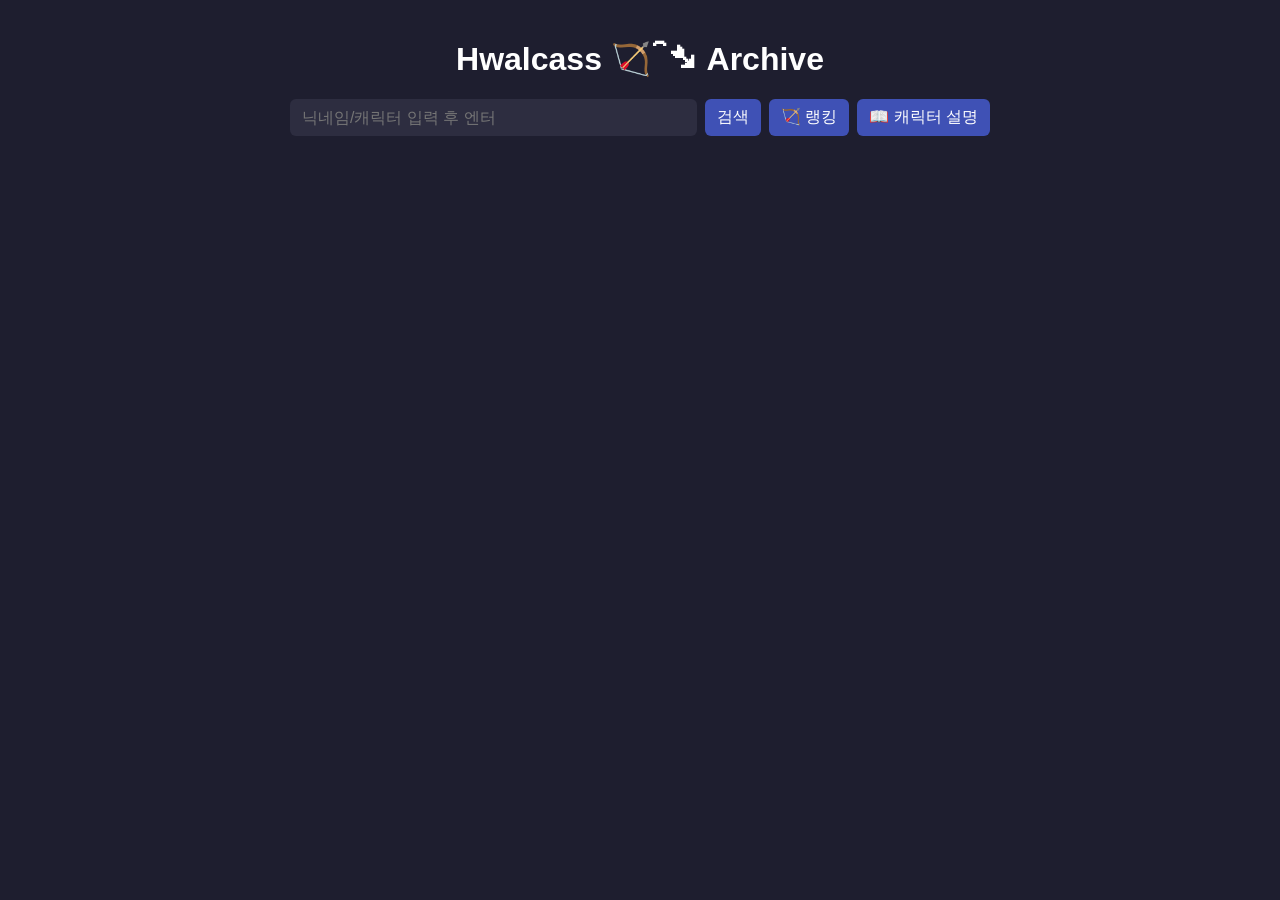
==== index.html @ 6e512a43 "Update index.html" ====
<!DOCTYPE html>
<html lang="ko">
<head>
  <meta charset="UTF-8">
  <title>활카이브</title>
  <link rel="stylesheet" href="style.css">
</head>
<body>
  <h1>Hwalcass 🏹⁀➴ Archive</h1>

  <div class="search-box">
    <input type="text" id="searchInput" placeholder="닉네임/캐릭터 입력 후 엔터">
    <button id="searchBtn">검색</button>
    <button id="rankingBtn">🏹 랭킹</button>
    <button id="charBtn">📖 캐릭터 설명</button>
  </div>

  <div id="result"></div>

  <!-- 캐릭터 설명 모달 -->
  <div id="charModal" class="modal">
    <div class="modal-content">
      <span class="close">&times;</span>
      <div id="charDetail"></div>
    </div>
  </div>

  <script src="script.js"></script>
</body>
</html>
---- style.css ----
body {
  max-width: 700px;
  margin: 40px auto;
  padding: 0 20px;
  font-family: 'Segoe UI', sans-serif;
  background-color: #1e1e2f;
  color: #eee;
}


h1 {
  color: #fff;
  text-align: center;
}

h2, h3 {
  color: #fff;
}

.search-box {
  display: flex;
  gap: 8px;
  margin-bottom: 16px;
}

input, button {
  font-size: 16px;
  border: none;
  border-radius: 6px;
  padding: 8px 12px;
}

input {
  flex: 1;
  background-color: #2d2d40;
  color: #eee;
}

button {
  background-color: #3f51b5;
  color: white;
  cursor: pointer;
}

button:hover {
  background-color: #5c6bc0;
}

#result {
  margin-top: 20px;
}

.result-card {
  background-color: #2e2e3e;
  border-radius: 10px;
  padding: 16px;
  margin-bottom: 12px;
  box-shadow: 0 2px 5px rgba(0,0,0,0.3);
}

.result-card p {
  margin: 4px 0;
}

.win {
  color: #66FF66;
  font-weight: bold;
}

.lose {
  color: #FF4444;
  font-weight: bold;
}

.tier {
  font-weight: bold;
}

table {
  width: 100%;
  border-collapse: collapse;
  margin-top: 16px;
  background-color: #2e2e3e;
  color: #eee;
}

th {
  background: #3a3a5a;
  color: #fff;
}

td, th {
  padding: 8px;
  text-align: center;
  border: 1px solid #555;
}

/* 캐릭터 목록 버튼을 보기 좋게 */
.char-grid {
  display: grid;
  grid-template-columns: repeat(auto-fill, minmax(100px, 1fr));
  gap: 10px;
  margin-top: 10px;
}

.char-grid button {
  background-color: #444;
  border-radius: 8px;
  padding: 10px;
}

.char-grid button:hover {
  background-color: #666;
}

/* 모달 */
.modal {
  display: none;
  position: fixed;
  z-index: 100;
  left: 0; top: 0;
  width: 100%; height: 100%;
  background-color: rgba(0,0,0,0.7);
}

.modal-content {
  background-color: #2e2e3e;
  margin: 5% auto;
  padding: 20px;
  border-radius: 10px;
  width: 80%;
  max-width: 600px;
  max-height: 80vh;  /* 화면 높이 제한 */
  overflow-y: auto;  /* 스크롤 가능 */
}

.close {
  float: right;
  font-size: 28px;
  font-weight: bold;
  cursor: pointer;
}
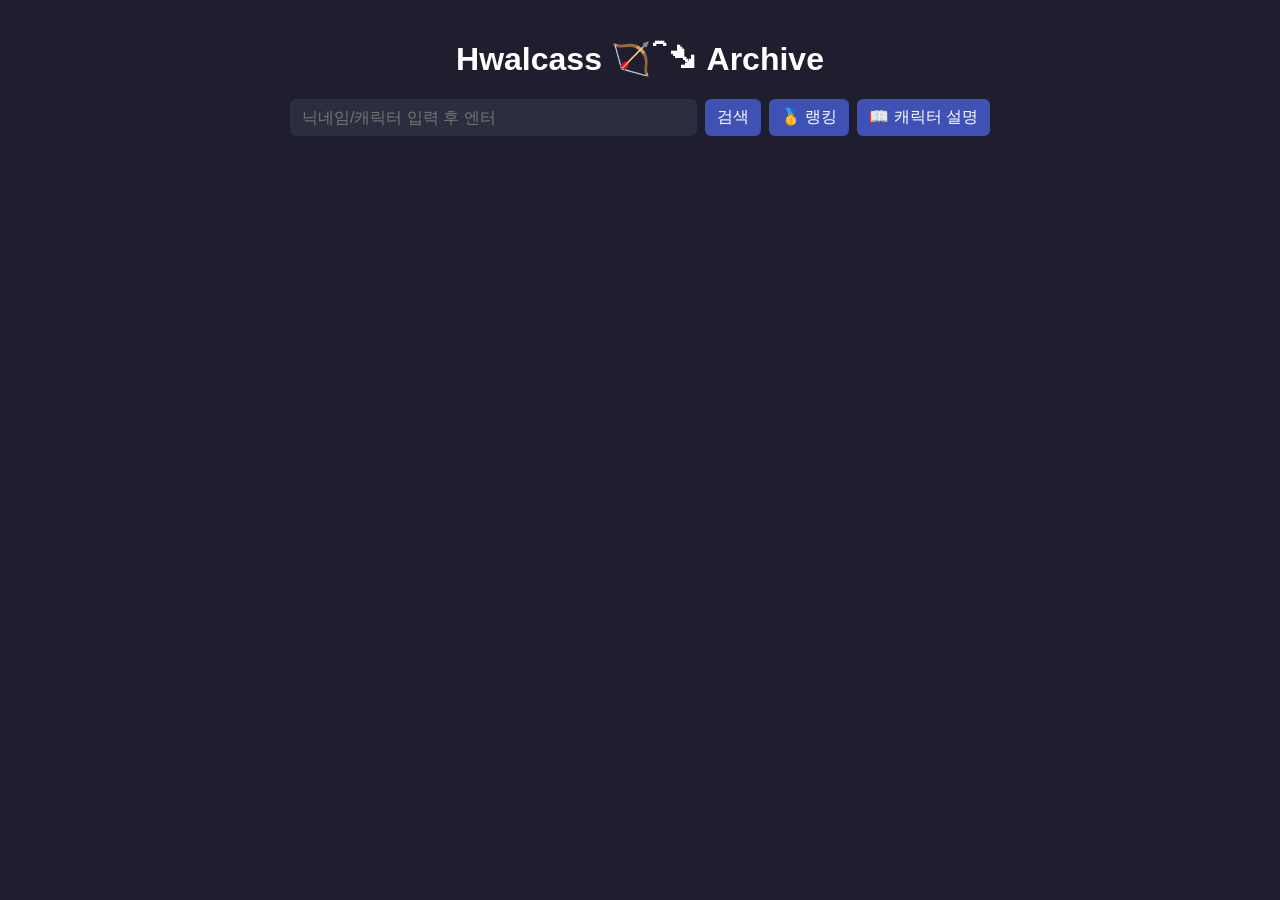
==== commit 9066db0a: "Update index.html" ====
--- a/index.html
+++ b/index.html
@@ -11,7 +11,7 @@
   <div class="search-box">
     <input type="text" id="searchInput" placeholder="닉네임/캐릭터 입력 후 엔터">
     <button id="searchBtn">검색</button>
-    <button id="rankingBtn">🏹 랭킹</button>
+    <button id="rankingBtn">🥇 랭킹</button>
     <button id="charBtn">📖 캐릭터 설명</button>
   </div>
 
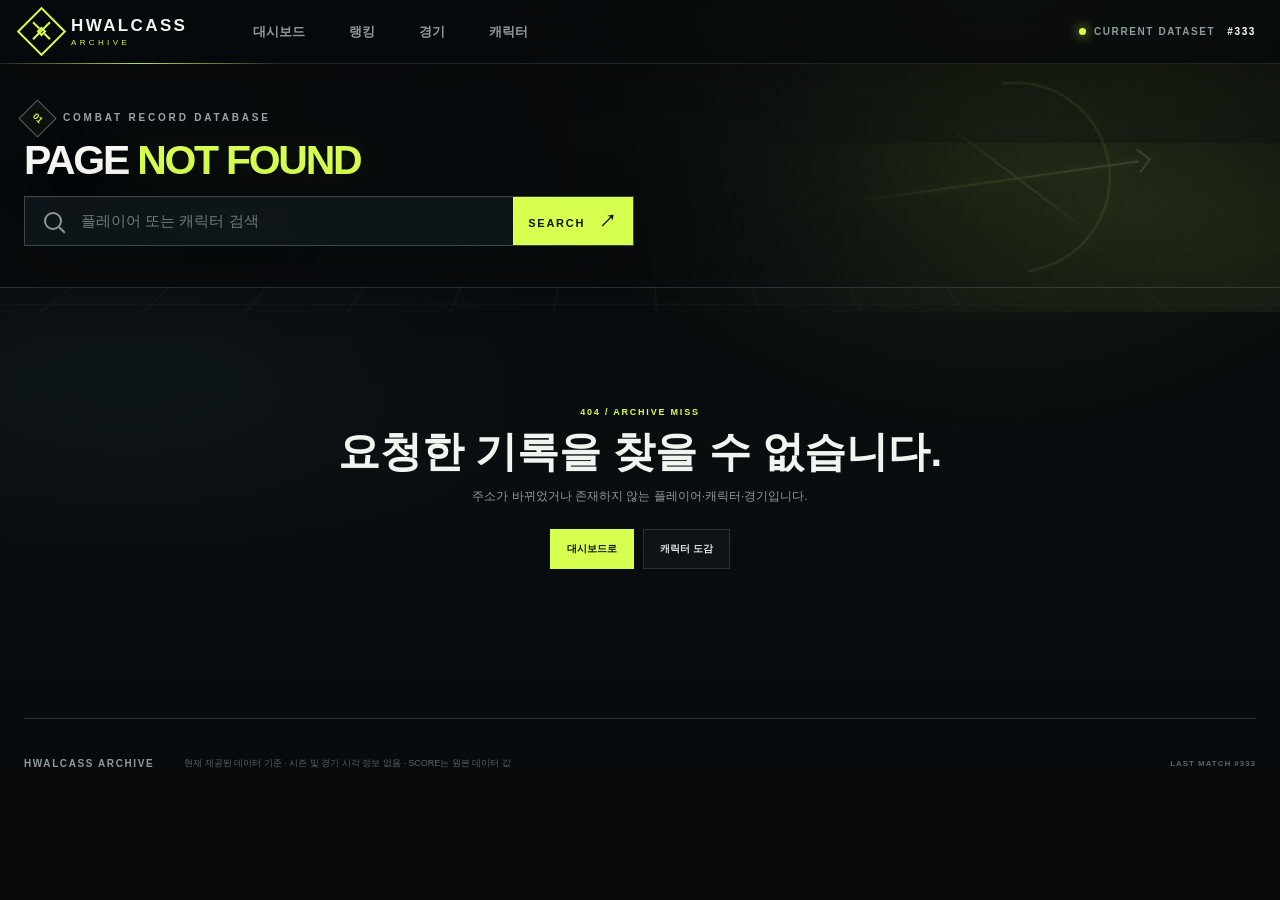
==== commit 8eb52b11: "배포처 경로 수정 (Netlify 루트) 앞선 커밋에서 GitHub Pages 서브경로로 잘못 짚어 basePath를 /minecraft-stats 로 잡는 바람에 _next 자산" ====
--- a/index.html
+++ b/index.html
@@ -1,30 +1 @@
-<!DOCTYPE html>
-<html lang="ko">
-<head>
-  <meta charset="UTF-8">
-  <title>활카이브</title>
-  <link rel="stylesheet" href="style.css">
-</head>
-<body>
-  <h1>Hwalcass 🏹⁀➴ Archive</h1>
-
-  <div class="search-box">
-    <input type="text" id="searchInput" placeholder="닉네임/캐릭터 입력 후 엔터">
-    <button id="searchBtn">검색</button>
-    <button id="rankingBtn">🥇 랭킹</button>
-    <button id="charBtn">📖 캐릭터 설명</button>
-  </div>
-
-  <div id="result"></div>
-
-  <!-- 캐릭터 설명 모달 -->
-  <div id="charModal" class="modal">
-    <div class="modal-content">
-      <span class="close">&times;</span>
-      <div id="charDetail"></div>
-    </div>
-  </div>
-
-  <script src="script.js"></script>
-</body>
-</html>
+<!DOCTYPE html><html lang="ko"><head><meta charSet="utf-8"/><meta name="viewport" content="width=device-width, initial-scale=1"/><link rel="stylesheet" href="/_next/static/chunks/052_0d--q4p_n.css" data-precedence="next"/><link rel="preload" as="script" fetchPriority="low" href="/_next/static/chunks/0ht900cau6_ur.js"/><script src="/_next/static/chunks/0r8nt2o8muejo.js" async=""></script><script src="/_next/static/chunks/07lhk_q6pmm3r.js" async=""></script><script src="/_next/static/chunks/turbopack-05c8c~j12fn14.js" async=""></script><script src="/_next/static/chunks/0dbhjjzl8qfwv.js" async=""></script><script src="/_next/static/chunks/04qw_5lfwp_9z.js" async=""></script><title>활카이브 — Hwalcass Archive</title><meta name="description" content="활카스 141종 캐릭터의 스킬셋과 가젯 도감, 플레이어 티어, 승률, K/D와 모든 경기 기록을 확인하세요."/><meta property="og:title" content="활카이브 — Hwalcass Archive"/><meta property="og:description" content="활카스 141종 캐릭터의 스킬셋과 가젯 도감, 플레이어 티어, 승률, K/D와 모든 경기 기록을 확인하세요."/><meta property="og:url" content="https://hwalcass.netlify.app"/><meta property="og:image" content="https://hwalcass.netlify.app/og.png"/><meta property="og:image:width" content="1536"/><meta property="og:image:height" content="910"/><meta property="og:image:alt" content="Hwalcass Archive"/><meta property="og:type" content="website"/><meta name="twitter:card" content="summary_large_image"/><meta name="twitter:title" content="활카이브 — Hwalcass Archive"/><meta name="twitter:description" content="활카스 141종 캐릭터의 스킬셋과 가젯 도감, 플레이어 티어, 승률, K/D와 모든 경기 기록을 확인하세요."/><meta name="twitter:image" content="https://hwalcass.netlify.app/og.png"/><link rel="shortcut icon" href="/icon.png"/><link rel="icon" href="/icon.png"/><script src="/_next/static/chunks/03~yq9q893hmn.js" noModule=""></script></head><body><div hidden=""><!--$--><!--/$--></div><main class="loading-screen"><div class="loading-mark"><span></span>H</div><p>ARCHIVE SYNCING</p><div class="loading-bar"><span></span></div></main><!--$--><!--/$--><script src="/_next/static/chunks/0ht900cau6_ur.js" id="_R_" async=""></script><script>(self.__next_f=self.__next_f||[]).push([0])</script><script>self.__next_f.push([1,"1:\"$Sreact.fragment\"\n2:I[39756,[\"/_next/static/chunks/0dbhjjzl8qfwv.js\"],\"default\"]\n3:I[37457,[\"/_next/static/chunks/0dbhjjzl8qfwv.js\"],\"default\"]\n4:I[47257,[\"/_next/static/chunks/0dbhjjzl8qfwv.js\"],\"ClientPageRoot\"]\n5:I[31713,[\"/_next/static/chunks/0dbhjjzl8qfwv.js\",\"/_next/static/chunks/04qw_5lfwp_9z.js\"],\"default\"]\n8:I[97367,[\"/_next/static/chunks/0dbhjjzl8qfwv.js\"],\"OutletBoundary\"]\n9:\"$Sreact.suspense\"\nb:I[97367,[\"/_next/static/chunks/0dbhjjzl8qfwv.js\"],\"ViewportBoundary\"]\nd:I[97367,[\"/_next/static/chunks/0dbhjjzl8qfwv.js\"],\"MetadataBoundary\"]\nf:I[68027,[\"/_next/static/chunks/0dbhjjzl8qfwv.js\"],\"default\",1]\n:HL[\"/_next/static/chunks/052_0d--q4p_n.css\",\"style\"]\n"])</script><script>self.__next_f.push([1,"0:{\"P\":null,\"c\":[\"\",\"\"],\"q\":\"\",\"i\":false,\"f\":[[[\"\",{\"children\":[\"__PAGE__\",{}]},\"$undefined\",\"$undefined\",16],[[\"$\",\"$1\",\"c\",{\"children\":[[[\"$\",\"link\",\"0\",{\"rel\":\"stylesheet\",\"href\":\"/_next/static/chunks/052_0d--q4p_n.css\",\"precedence\":\"next\",\"crossOrigin\":\"$undefined\",\"nonce\":\"$undefined\"}],[\"$\",\"script\",\"script-0\",{\"src\":\"/_next/static/chunks/0dbhjjzl8qfwv.js\",\"async\":true,\"nonce\":\"$undefined\"}]],[\"$\",\"html\",null,{\"lang\":\"ko\",\"children\":[\"$\",\"body\",null,{\"children\":[\"$\",\"$L2\",null,{\"parallelRouterKey\":\"children\",\"error\":\"$undefined\",\"errorStyles\":\"$undefined\",\"errorScripts\":\"$undefined\",\"template\":[\"$\",\"$L3\",null,{}],\"templateStyles\":\"$undefined\",\"templateScripts\":\"$undefined\",\"notFound\":[[[\"$\",\"title\",null,{\"children\":\"404: This page could not be found.\"}],[\"$\",\"div\",null,{\"style\":{\"fontFamily\":\"system-ui,\\\"Segoe UI\\\",Roboto,Helvetica,Arial,sans-serif,\\\"Apple Color Emoji\\\",\\\"Segoe UI Emoji\\\"\",\"height\":\"100vh\",\"textAlign\":\"center\",\"display\":\"flex\",\"flexDirection\":\"column\",\"alignItems\":\"center\",\"justifyContent\":\"center\"},\"children\":[\"$\",\"div\",null,{\"children\":[[\"$\",\"style\",null,{\"dangerouslySetInnerHTML\":{\"__html\":\"body{color:#000;background:#fff;margin:0}.next-error-h1{border-right:1px solid rgba(0,0,0,.3)}@media (prefers-color-scheme:dark){body{color:#fff;background:#000}.next-error-h1{border-right:1px solid rgba(255,255,255,.3)}}\"}}],[\"$\",\"h1\",null,{\"className\":\"next-error-h1\",\"style\":{\"display\":\"inline-block\",\"margin\":\"0 20px 0 0\",\"padding\":\"0 23px 0 0\",\"fontSize\":24,\"fontWeight\":500,\"verticalAlign\":\"top\",\"lineHeight\":\"49px\"},\"children\":404}],[\"$\",\"div\",null,{\"style\":{\"display\":\"inline-block\"},\"children\":[\"$\",\"h2\",null,{\"style\":{\"fontSize\":14,\"fontWeight\":400,\"lineHeight\":\"49px\",\"margin\":0},\"children\":\"This page could not be found.\"}]}]]}]}]],[]],\"forbidden\":\"$undefined\",\"unauthorized\":\"$undefined\"}]}]}]]}],{\"children\":[[\"$\",\"$1\",\"c\",{\"children\":[[\"$\",\"$L4\",null,{\"Component\":\"$5\",\"serverProvidedParams\":{\"searchParams\":{},\"params\":{},\"promises\":[\"$@6\",\"$@7\"]}}],[[\"$\",\"script\",\"script-0\",{\"src\":\"/_next/static/chunks/04qw_5lfwp_9z.js\",\"async\":true,\"nonce\":\"$undefined\"}]],[\"$\",\"$L8\",null,{\"children\":[\"$\",\"$9\",null,{\"name\":\"Next.MetadataOutlet\",\"children\":\"$@a\"}]}]]}],{},null,false,null]},null,false,null],[\"$\",\"$1\",\"h\",{\"children\":[null,[\"$\",\"$Lb\",null,{\"children\":\"$Lc\"}],[\"$\",\"div\",null,{\"hidden\":true,\"children\":[\"$\",\"$Ld\",null,{\"children\":[\"$\",\"$9\",null,{\"name\":\"Next.Metadata\",\"children\":\"$Le\"}]}]}],null]}],false]],\"m\":\"$undefined\",\"G\":[\"$f\",[[\"$\",\"link\",\"0\",{\"rel\":\"stylesheet\",\"href\":\"/_next/static/chunks/052_0d--q4p_n.css\",\"precedence\":\"next\",\"crossOrigin\":\"$undefined\",\"nonce\":\"$undefined\"}]]],\"S\":true,\"h\":null,\"s\":\"$undefined\",\"l\":\"$undefined\",\"p\":\"$undefined\",\"d\":\"$undefined\",\"b\":\"3Y_6Enh3mloUDNgn6xpHM\"}\n"])</script><script>self.__next_f.push([1,"6:{}\n7:\"$0:f:0:1:1:children:0:props:children:0:props:serverProvidedParams:params\"\n"])</script><script>self.__next_f.push([1,"c:[[\"$\",\"meta\",\"0\",{\"charSet\":\"utf-8\"}],[\"$\",\"meta\",\"1\",{\"name\":\"viewport\",\"content\":\"width=device-width, initial-scale=1\"}]]\n"])</script><script>self.__next_f.push([1,"10:I[27201,[\"/_next/static/chunks/0dbhjjzl8qfwv.js\"],\"IconMark\"]\na:null\ne:[[\"$\",\"title\",\"0\",{\"children\":\"활카이브 — Hwalcass Archive\"}],[\"$\",\"meta\",\"1\",{\"name\":\"description\",\"content\":\"활카스 141종 캐릭터의 스킬셋과 가젯 도감, 플레이어 티어, 승률, K/D와 모든 경기 기록을 확인하세요.\"}],[\"$\",\"meta\",\"2\",{\"property\":\"og:title\",\"content\":\"활카이브 — Hwalcass Archive\"}],[\"$\",\"meta\",\"3\",{\"property\":\"og:description\",\"content\":\"활카스 141종 캐릭터의 스킬셋과 가젯 도감, 플레이어 티어, 승률, K/D와 모든 경기 기록을 확인하세요.\"}],[\"$\",\"meta\",\"4\",{\"property\":\"og:url\",\"content\":\"https://hwalcass.netlify.app\"}],[\"$\",\"meta\",\"5\",{\"property\":\"og:image\",\"content\":\"https://hwalcass.netlify.app/og.png\"}],[\"$\",\"meta\",\"6\",{\"property\":\"og:image:width\",\"content\":\"1536\"}],[\"$\",\"meta\",\"7\",{\"property\":\"og:image:height\",\"content\":\"910\"}],[\"$\",\"meta\",\"8\",{\"property\":\"og:image:alt\",\"content\":\"Hwalcass Archive\"}],[\"$\",\"meta\",\"9\",{\"property\":\"og:type\",\"content\":\"website\"}],[\"$\",\"meta\",\"10\",{\"name\":\"twitter:card\",\"content\":\"summary_large_image\"}],[\"$\",\"meta\",\"11\",{\"name\":\"twitter:title\",\"content\":\"활카이브 — Hwalcass Archive\"}],[\"$\",\"meta\",\"12\",{\"name\":\"twitter:description\",\"content\":\"활카스 141종 캐릭터의 스킬셋과 가젯 도감, 플레이어 티어, 승률, K/D와 모든 경기 기록을 확인하세요.\"}],[\"$\",\"meta\",\"13\",{\"name\":\"twitter:image\",\"content\":\"https://hwalcass.netlify.app/og.png\"}],[\"$\",\"link\",\"14\",{\"rel\":\"shortcut icon\",\"href\":\"/icon.png\"}],[\"$\",\"link\",\"15\",{\"rel\":\"icon\",\"href\":\"/icon.png\"}],[\"$\",\"$L10\",\"16\",{}]]\n"])</script></body></html>
--- a/_next/static/chunks/052_0d--q4p_n.css
+++ b/_next/static/chunks/052_0d--q4p_n.css
@@ -0,0 +1 @@
+@layer theme{:root,:host{--font-sans:ui-sans-serif, system-ui, sans-serif, "Apple Color Emoji", "Segoe UI Emoji", "Segoe UI Symbol", "Noto Color Emoji";--font-mono:ui-monospace, SFMono-Regular, Menlo, Monaco, Consolas, "Liberation Mono", "Courier New", monospace;--spacing:.25rem;--default-font-family:var(--font-sans);--default-mono-font-family:var(--font-mono)}}@layer base{*,:after,:before,::backdrop{box-sizing:border-box;border:0 solid;margin:0;padding:0}::file-selector-button{box-sizing:border-box;border:0 solid;margin:0;padding:0}html,:host{-webkit-text-size-adjust:100%;tab-size:4;line-height:1.5;font-family:var(--default-font-family,ui-sans-serif, system-ui, sans-serif, "Apple Color Emoji", "Segoe UI Emoji", "Segoe UI Symbol", "Noto Color Emoji");font-feature-settings:var(--default-font-feature-settings,normal);font-variation-settings:var(--default-font-variation-settings,normal);-webkit-tap-highlight-color:transparent}hr{height:0;color:inherit;border-top-width:1px}abbr:where([title]){-webkit-text-decoration:underline dotted;text-decoration:underline dotted}h1,h2,h3,h4,h5,h6{font-size:inherit;font-weight:inherit}a{color:inherit;-webkit-text-decoration:inherit;-webkit-text-decoration:inherit;-webkit-text-decoration:inherit;-webkit-text-decoration:inherit;text-decoration:inherit}b,strong{font-weight:bolder}code,kbd,samp,pre{font-family:var(--default-mono-font-family,ui-monospace, SFMono-Regular, Menlo, Monaco, Consolas, "Liberation Mono", "Courier New", monospace);font-feature-settings:var(--default-mono-font-feature-settings,normal);font-variation-settings:var(--default-mono-font-variation-settings,normal);font-size:1em}small{font-size:80%}sub,sup{vertical-align:baseline;font-size:75%;line-height:0;position:relative}sub{bottom:-.25em}sup{top:-.5em}table{text-indent:0;border-color:inherit;border-collapse:collapse}:-moz-focusring{outline:auto}progress{vertical-align:baseline}summary{display:list-item}ol,ul,menu{list-style:none}img,svg,video,canvas,audio,iframe,embed,object{vertical-align:middle;display:block}img,video{max-width:100%;height:auto}button,input,select,optgroup,textarea{font:inherit;font-feature-settings:inherit;font-variation-settings:inherit;letter-spacing:inherit;color:inherit;opacity:1;background-color:#0000;border-radius:0}::file-selector-button{font:inherit;font-feature-settings:inherit;font-variation-settings:inherit;letter-spacing:inherit;color:inherit;opacity:1;background-color:#0000;border-radius:0}:where(select:is([multiple],[size])) optgroup{font-weight:bolder}:where(select:is([multiple],[size])) optgroup option{padding-inline-start:20px}::file-selector-button{margin-inline-end:4px}::placeholder{opacity:1}@supports (not ((-webkit-appearance:-apple-pay-button))) or (contain-intrinsic-size:1px){::placeholder{color:currentColor}@supports (color:color-mix(in lab, red, red)){::placeholder{color:color-mix(in oklab, currentcolor 50%, transparent)}}}textarea{resize:vertical}::-webkit-search-decoration{-webkit-appearance:none}::-webkit-date-and-time-value{min-height:1lh;text-align:inherit}::-webkit-datetime-edit{display:inline-flex}::-webkit-datetime-edit-fields-wrapper{padding:0}::-webkit-datetime-edit{padding-block:0}::-webkit-datetime-edit-year-field{padding-block:0}::-webkit-datetime-edit-month-field{padding-block:0}::-webkit-datetime-edit-day-field{padding-block:0}::-webkit-datetime-edit-hour-field{padding-block:0}::-webkit-datetime-edit-minute-field{padding-block:0}::-webkit-datetime-edit-second-field{padding-block:0}::-webkit-datetime-edit-millisecond-field{padding-block:0}::-webkit-datetime-edit-meridiem-field{padding-block:0}::-webkit-calendar-picker-indicator{line-height:1}:-moz-ui-invalid{box-shadow:none}button,input:where([type=button],[type=reset],[type=submit]){appearance:button}::file-selector-button{appearance:button}::-webkit-inner-spin-button{height:auto}::-webkit-outer-spin-button{height:auto}[hidden]:where(:not([hidden=until-found])){display:none!important}}@layer components;@layer utilities{.visible{visibility:visible}.relative{position:relative}.start{inset-inline-start:var(--spacing)}.hidden{display:none}.table{display:table}.table-row{display:table-row}}:root{--ink:#080b0d;--surface:#0e1316;--surface-2:#131a1e;--surface-3:#182126;--line:#273238;--line-soft:#9bb1bc1f;--text:#f1f5ef;--muted:#8d9a9f;--lime:#d7ff4f;--mint:#7dffb2;--blue:#76c9ff;--loss:#ff667a;--gold:#ffcc4a;--display:"Arial Narrow", "Roboto Condensed", "Noto Sans KR", sans-serif;--body:Inter, Pretendard, "Noto Sans KR", Arial, sans-serif}*{box-sizing:border-box}html{background:var(--ink);scroll-behavior:smooth}body{background:radial-gradient(circle at 85% 8%, #d7ff4f0e, transparent 25rem), var(--ink);color:var(--text);font-family:var(--body);min-width:320px;margin:0}button,input{font:inherit}button{color:inherit}button:focus-visible,input:focus-visible{outline:2px solid var(--lime);outline-offset:3px}.site-shell{min-height:100vh;overflow:hidden}.topbar{z-index:20;border-bottom:1px solid var(--line);-webkit-backdrop-filter:blur(18px);backdrop-filter:blur(18px);background:#080b0de6;align-items:center;gap:48px;width:100%;height:64px;padding:0 max(24px,50vw - 640px);display:flex;position:relative}.brand{cursor:pointer;background:0 0;border:0;align-items:center;gap:12px;padding:0;display:flex}.brand-mark{border:2px solid var(--lime);width:35px;height:35px;position:relative;transform:rotate(45deg)}.brand-mark:before,.brand-mark:after{content:"";background:var(--lime);position:absolute}.brand-mark:before{width:24px;height:2px;top:14px;left:3px}.brand-mark:after{width:2px;height:24px;top:3px;left:14px}.brand-mark span{background:var(--ink);border:2px solid var(--lime);width:7px;height:7px;position:absolute;top:12px;left:12px}.brand-copy{text-align:left;line-height:1;display:grid}.brand-copy strong{font:900 17px/1 var(--display);letter-spacing:.14em}.brand-copy small{color:var(--lime);letter-spacing:.42em;margin-top:5px;font-size:8px}.topbar nav{gap:8px;height:100%;display:flex}.topbar nav button{color:var(--muted);cursor:pointer;background:0 0;border:0;padding:0 18px;font-size:13px;font-weight:700;position:relative}.topbar nav button:hover,.topbar nav button.active{color:#fff}.topbar nav button.active:after{content:"";background:var(--lime);height:3px;position:absolute;bottom:0;left:18px;right:18px;box-shadow:0 0 16px #d7ff4f80}.season-pill{color:var(--muted);font:700 10px/1 var(--display);letter-spacing:.16em;align-items:center;gap:8px;margin-left:auto;display:flex}.season-pill span{background:var(--lime);width:7px;height:7px;box-shadow:0 0 12px var(--lime);border-radius:50%;animation:2s infinite pulse}.season-pill b{color:#fff;padding-left:4px}.hero{border-bottom:1px solid var(--line);place-items:center;min-height:420px;display:grid;position:relative;overflow:visible}.hero:before{content:"";background:linear-gradient(90deg, var(--ink) 0%, #080b0ddb 47%, #080b0d4d 100%);z-index:2;position:absolute;inset:0}.hero-grid{opacity:.32;background-image:linear-gradient(var(--line-soft) 1px, transparent 1px), linear-gradient(90deg, var(--line-soft) 1px, transparent 1px);transform-origin:bottom;background-size:54px 54px;position:absolute;inset:0;transform:perspective(620px)rotateX(54deg)scale(1.8)translateY(10%)}.hero-grid:after{content:"";background:radial-gradient(circle at 75% 45%,#d7ff4f47,#0000 18rem);position:absolute;inset:0}.hero-content{z-index:4;width:min(1280px,100% - 48px);margin:0 auto;padding:46px 0 42px;position:relative}.eyebrow{color:#9aa6aa;font:800 10px/1 var(--display);letter-spacing:.28em;align-items:center;gap:12px;display:flex}.eyebrow span{width:27px;height:27px;color:var(--lime);letter-spacing:0;border:1px solid #5a676c;place-items:center;font-size:9px;display:grid;transform:rotate(45deg)}.hero h1{color:#f5f7f3;max-width:650px;font:900 clamp(48px, 4.5vw, 64px)/.88 var(--display);letter-spacing:-.055em;text-transform:uppercase;margin:19px 0 14px}.hero h1 em{color:var(--lime);font-style:normal}.hero-description{color:#a7b1b4;max-width:560px;margin-bottom:20px;font-size:14px;line-height:1.65}.hero-arrow{z-index:1;opacity:.48;width:min(44vw,620px);height:350px;position:absolute;top:47%;right:2vw;transform:translateY(-47%)rotate(-8deg)scale(.86)}.hero-arrow:before{content:"";border:4px solid #d7ff4fa8;border-color:#d7ff4fa8 #d7ff4fa8 #0000 #0000;border-radius:50%;width:330px;height:330px;position:absolute;top:28px;right:90px;transform:rotate(45deg);box-shadow:10px -10px 30px #d7ff4f12}.hero-arrow:after{content:"";background:linear-gradient(transparent, var(--lime), transparent);width:3px;height:354px;position:absolute;top:13px;right:255px;transform:rotate(-45deg)}.hero-arrow span{background:linear-gradient(90deg, transparent, var(--lime) 30%, white);width:520px;height:3px;position:absolute;top:194px;right:40px;box-shadow:0 0 14px #d7ff4fb3}.hero-arrow i{border-top:3px solid #fff;border-right:3px solid #fff;width:30px;height:30px;position:absolute;top:180px;right:25px;transform:rotate(45deg)}.hero-compact h1{margin:14px 0 20px;font-size:clamp(42px,4vw,56px)}.hero-compact .hero-arrow{right:0;transform:translateY(-50%)rotate(-8deg)scale(.76)}.search{background:#12191d;border:1px solid #354247;align-items:center;width:min(700px,100%);height:56px;display:flex;position:relative;box-shadow:0 20px 60px #00000040}.search:focus-within{border-color:var(--lime);box-shadow:0 0 0 1px var(--lime), 0 18px 70px #0000004d}.search-icon{border:2px solid #8c989c;border-radius:50%;flex:none;width:18px;height:18px;margin:0 19px;position:relative}.search-icon:after{content:"";background:#8c989c;width:8px;height:2px;position:absolute;bottom:-3px;right:-6px;transform:rotate(45deg)}.search input{color:#fff;background:0 0;border:0;flex:1;align-self:stretch;min-width:0;font-size:15px}.search input:focus-visible{outline:none}.search input::placeholder{color:#6f7a7e}.clear-search{color:#77858a;cursor:pointer;background:0 0;border:0;width:40px;font-size:22px}.search-submit{background:var(--lime);color:#11150d;min-width:140px;font:900 11px/1 var(--display);letter-spacing:.16em;cursor:pointer;border:0;align-self:stretch}.search-submit:hover{background:#e4ff80}.search-submit span{margin-left:9px;font-size:17px}.search-results{border:1px solid var(--line);z-index:10;background:#11181c;width:min(700px,100%);padding:8px;position:absolute;top:calc(100% - 56px);box-shadow:0 28px 80px #0000008c}.search-results-head{color:var(--muted);justify-content:space-between;padding:10px 13px 14px;font-size:11px;display:flex}.search-results-head b{color:var(--lime)}.search-results button{border:0;border-top:1px solid var(--line-soft);text-align:left;cursor:pointer;background:0 0;grid-template-columns:1fr auto 20px;align-items:center;gap:14px;width:100%;min-height:54px;padding:12px 14px;display:grid}.search-results button:hover{background:#ffffff09}.search-results button strong{font-size:15px}.search-results button small{color:var(--muted);font-size:11px}.search-results button>b{color:var(--lime)}.search-results>p{color:var(--muted);margin:0;padding:20px 14px;font-size:13px}.archive-stats{grid-template-columns:repeat(4,1fr);width:min(700px,100%);margin-top:20px;display:grid}.archive-stats div{border-left:1px solid var(--line);padding:0 22px;display:grid}.archive-stats div:first-child{border:0;padding-left:0}.archive-stats strong{font:900 23px/1 var(--display);letter-spacing:-.02em}.archive-stats span{color:#667277;font:700 8px/1 var(--display);letter-spacing:.18em;margin-top:7px}.content-wrap{width:min(1280px,100% - 48px);margin:0 auto}.home-grid{grid-template-columns:1.7fr .83fr;gap:20px;padding:48px 0 84px;display:grid}.panel{background:var(--surface);border:1px solid var(--line)}.section-head{border-bottom:1px solid var(--line);justify-content:space-between;align-items:center;min-height:92px;padding:0 25px;display:flex}.section-head p,.directory-head p,.profile-main p,.character-hero-card p,.modal-head p{color:var(--lime);font:800 9px/1 var(--display);letter-spacing:.22em;margin:0 0 7px}.section-head h2,.directory-head h2{font:900 24px/1 var(--display);letter-spacing:-.025em;margin:0}.section-head button{color:var(--muted);cursor:pointer;background:0 0;border:0;font-size:11px;font-weight:700}.section-head button:hover{color:#fff}.section-head button span{color:var(--lime);margin-left:8px}.match-row{border:0;border-bottom:1px solid var(--line-soft);text-align:left;cursor:pointer;background:0 0;grid-template-columns:38px 1.1fr .8fr 1fr 72px 24px;align-items:center;gap:15px;width:100%;min-height:88px;padding:13px 20px;display:grid}.match-row:last-child{border-bottom:0}.match-row:hover{background:var(--surface-2)}.match-index{color:#546167;font:800 11px/1 var(--display)}.map-block,.score-block,.mvp-block{min-width:0;display:grid}.map-block small,.score-block small,.mvp-block small,.rank-stat small,.history-row small{color:#667378;font:700 8px/1 var(--display);letter-spacing:.11em;margin-bottom:7px}.map-block strong,.score-block strong,.mvp-block strong{text-overflow:ellipsis;white-space:nowrap;overflow:hidden}.map-block strong{font-size:14px}.score-block strong{font:900 20px/1 var(--display);color:var(--lime)}.mvp-block strong{font-size:12px}.mvp-block em{color:var(--lime);font:800 9px/1 var(--display);margin-top:4px;font-style:normal}.team-count{color:#899498;grid-template-columns:18px 1fr 18px 1fr;align-items:center;gap:3px;font-size:9px;display:grid}.team-count i{height:3px;display:block}.win-line{background:var(--mint)}.loss-line{background:var(--loss)}.row-arrow{color:#59666b;font-size:18px}.match-row:hover .row-arrow,.history-row:hover .row-arrow{color:var(--lime)}.rank-row{border:0;border-bottom:1px solid var(--line-soft);text-align:left;cursor:pointer;background:0 0;grid-template-columns:34px 42px 1fr auto;align-items:center;gap:12px;width:100%;min-height:73px;padding:10px 20px;display:grid}.rank-row:last-child{border-bottom:0}.rank-row:hover{background:var(--surface-2)}.rank-number{color:#69767a;font:900 11px/1 var(--display)}.rank-1{color:var(--gold)}.rank-2{color:#c9d3d6}.rank-3{color:#c68a5b}.player-head{color:#aab5b8;width:38px;height:38px;font:900 9px/1 var(--display);background:#202a2f;border:1px solid #3b4b52;flex:none;place-items:center;display:grid;position:relative;overflow:hidden}.player-head img{z-index:1;object-fit:cover;width:100%;height:100%;image-rendering:pixelated;position:absolute;inset:0}.player-head-fallback{background:linear-gradient(135deg,#263238,#141c20);width:100%;height:100%;display:block}.player-head-profile{clip-path:polygon(14% 0,100% 0,100% 86%,86% 100%,0 100%,0 14%);border-color:#d7ff4f7a;width:86px;height:86px;font-size:18px}.player-head-match{width:34px;height:34px}.rank-name{gap:6px;min-width:0;display:grid}.rank-name strong{text-overflow:ellipsis;white-space:nowrap;font-size:14px;overflow:hidden}.rank-stat{text-align:right;display:grid}.rank-stat strong{font:900 17px/1 var(--display)}.rank-stat small{margin:5px 0 0}.tier{color:#cbd4d7;width:fit-content;font:900 10px/1 var(--display);letter-spacing:.065em;white-space:nowrap;align-items:center;gap:7px;display:inline-flex}.tier-icon{object-fit:contain;width:18px;height:18px;image-rendering:pixelated;filter:drop-shadow(0 2px 4px #00000080)}.tier-star{color:#fff4a8}.tier-neth{color:#b49eaa}.tier-dia{color:#63eeeb}.tier-ame{color:#ca8dff}.tier-gold{color:#ffd34f}.tier-silv{color:#e0e8eb}.tier-bron{color:#e08350}.tier-compact{letter-spacing:.035em;font-size:9px}.tier-compact .tier-icon{width:16px;height:16px}.quick-card{border:1px solid var(--line);background:linear-gradient(135deg,#10171a,#0e1316);justify-content:space-between;align-items:center;min-height:148px;padding:26px 30px;display:flex}.quick-card>div{grid-template-columns:38px 1fr;display:grid}.quick-icon{color:var(--lime);grid-row:1/3;align-self:center;font-size:26px}.quick-card p{color:var(--muted);margin:0 0 9px;font-size:10px}.quick-card button{width:fit-content;font:900 17px/1 var(--display);cursor:pointer;background:0 0;border:0;padding:0}.quick-card button span{color:var(--lime);margin-left:8px}.quick-card>strong{text-align:right;font:900 36px/1 var(--display);color:#2a363b;display:grid}.quick-card>strong small{letter-spacing:.16em;margin-top:6px;font-size:8px}.map-card{background:linear-gradient(135deg,#10171a,#192428d1),repeating-linear-gradient(45deg,#0000,#0000 6px,#ffffff05 6px 7px)}.directory-view,.profile-view{padding:55px 0 90px}.directory-head{justify-content:space-between;align-items:end;margin-bottom:24px;display:flex}.directory-head h2{font-size:34px}.directory-head>span{color:var(--muted);font:800 9px/1 var(--display);letter-spacing:.16em}.catalog-intro>span{color:var(--muted);margin-top:9px;font-size:11px;display:block}.breadcrumb{color:#5f6d72;min-height:30px;font:800 8px/1 var(--display);letter-spacing:.12em;white-space:nowrap;align-items:center;gap:9px;margin:0 0 18px;display:flex;overflow-x:auto}.breadcrumb button{color:var(--muted);cursor:pointer;letter-spacing:inherit;background:0 0;border:0;padding:5px 0}.breadcrumb button:hover{color:var(--lime)}.breadcrumb strong{color:#dce3e4;font-weight:800}.match-directory-panel{overflow:hidden}.directory-empty{text-align:center;place-content:center;justify-items:center;gap:9px;min-height:190px;padding:30px;display:grid}.directory-empty strong{font:900 14px/1.3 var(--display)}.directory-empty span{color:var(--muted);font-size:10px}.ranking-table{border:1px solid var(--line);background:var(--surface);overflow:hidden}.table-head,.table-row{grid-template-columns:55px minmax(210px,1.3fr) minmax(125px,.8fr) minmax(140px,.7fr) 85px 75px 65px;align-items:center;gap:14px;padding:0 20px;display:grid}.table-head{border-bottom:1px solid var(--line);color:#67757a;min-height:44px;font:800 8px/1 var(--display);letter-spacing:.14em;text-transform:uppercase;background:#11181b}.table-row{border:0;border-bottom:1px solid var(--line-soft);text-align:left;cursor:pointer;background:0 0;width:100%;min-height:68px;font-size:12px}.table-row:last-child{border:0}.table-row:hover{background:var(--surface-2)}.table-rank{color:#667277;font:900 12px/1 var(--display)}.table-player{grid-template-columns:42px 1fr;align-items:center;column-gap:12px;min-width:0;display:grid}.table-player .player-head{grid-row:1/3}.table-player strong{text-overflow:ellipsis;white-space:nowrap;align-self:end;overflow:hidden}.table-player small{color:var(--muted);align-self:start;margin-top:4px;font-size:9px}.table-row>strong{font:900 13px/1 var(--display)}.form-dots{gap:4px;display:flex}.form-dots>span{color:#0b100d;width:21px;height:21px;font:900 8px/1 var(--display);place-items:center;display:grid}.form-win{background:var(--mint)}.form-loss{background:var(--loss)}.filter-box{border:1px solid var(--line);background:var(--surface);width:230px;height:42px;color:var(--muted);align-items:center;gap:10px;padding:0 14px;display:flex}.filter-box input{color:#fff;background:0 0;border:0;width:100%;min-width:0;font-size:12px}.character-grid{grid-template-columns:repeat(5,1fr);gap:12px;display:grid}.character-card{border:1px solid var(--line);background:linear-gradient(145deg, var(--surface-2), var(--surface));text-align:left;cursor:pointer;flex-direction:column;align-items:flex-start;min-height:190px;padding:24px 22px 22px;display:flex;position:relative;overflow:hidden}.character-card:after{content:"";border:1px solid #d7ff4f17;width:170px;height:170px;position:absolute;inset:auto -40px -70px auto;transform:rotate(45deg)}.character-card:hover{border-color:#d7ff4f8c;transform:translateY(-3px)}.character-rank{color:#566368;font:800 9px/1 var(--display);position:absolute;top:18px;right:18px}.character-card h3{max-width:calc(100% - 36px);margin:8px 0 24px;font-size:20px;line-height:1.15}.character-card>div{grid-template-columns:repeat(3,1fr);gap:8px;width:100%;display:grid}.character-card>div span{gap:5px;display:grid}.character-card small{color:var(--muted);font-size:9px}.character-card strong{font:900 15px/1 var(--display)}.character-card em{color:var(--lime);font:800 9px/1 var(--display);letter-spacing:.1em;margin-top:auto;font-style:normal}.back-button{color:var(--muted);cursor:pointer;background:0 0;border:0;margin-bottom:20px;padding:0;font-size:11px}.back-button:hover{color:#fff}.profile-card,.character-hero-card{border:1px solid var(--line);background:radial-gradient(circle at 86% 30%, #d7ff4f12, transparent 26rem), var(--surface);grid-template-columns:1.25fr auto;gap:30px;padding:34px;display:grid}.profile-main{align-items:center;gap:22px;display:flex}.profile-links{flex-wrap:wrap;align-items:center;gap:12px;display:flex}.profile-links button{border:1px solid var(--line);color:var(--muted);font:800 8px/1 var(--display);letter-spacing:.08em;cursor:pointer;background:#11181b;padding:5px 8px}.profile-links button:hover{border-color:var(--lime);color:var(--lime)}.profile-main h2,.character-hero-card h2{font:900 38px/1 var(--display);letter-spacing:-.035em;margin:0 0 12px}.profile-card>.form-dots{place-self:start end}.profile-stats{border-top:1px solid var(--line);grid-column:1/-1;grid-template-columns:repeat(4,1fr);padding-top:27px;display:grid}.stat{border-left:1px solid var(--line);gap:9px;padding:0 24px;display:grid}.stat:first-child{border:0;padding-left:0}.stat span{color:var(--muted);font:800 8px/1 var(--display);letter-spacing:.13em}.stat strong{font:900 22px/1 var(--display);text-overflow:ellipsis;white-space:nowrap;overflow:hidden}.stat strong.accent{color:var(--lime)}.profile-section-head{border:1px solid var(--line);background:var(--surface);margin-top:34px}.profile-section-head>span{color:var(--muted);font-size:10px}.history-list{border:1px solid var(--line);background:#0a0f11;border-top:0;gap:7px;padding:8px;display:grid}.history-row{border:1px solid var(--line-soft);background:var(--surface);text-align:left;cursor:pointer;grid-template-columns:112px 1fr 1.15fr .6fr .7fr 120px 24px;align-items:center;gap:18px;width:100%;min-height:88px;padding:11px 22px;display:grid;position:relative}.history-row:last-child{border-bottom:1px solid var(--line-soft)}.history-row:before{content:"";width:3px;position:absolute;top:0;bottom:0;left:0}.history-win:before{background:var(--mint)}.history-loss:before{background:var(--loss)}.history-row:hover{background:var(--surface-2)}.result-label{font:900 10px/1 var(--display);letter-spacing:.08em;align-items:center;gap:8px;display:flex}.result-label i{background:currentColor;width:7px;height:7px;transform:rotate(45deg)}.history-win .result-label{color:var(--mint)}.history-loss .result-label{color:var(--loss)}.history-map,.history-char,.kda,.history-score{display:grid}.history-char{align-items:center}.history-char>strong{font:900 18px/1.15 var(--display);letter-spacing:-.015em}.history-row small{margin-bottom:5px}.history-row strong{font-size:14px}.kda strong,.history-score strong{font:900 19px/1 var(--display)}.kda strong i{color:#566267;font-size:11px;font-style:normal}.character-hero-card{grid-template-columns:1fr;align-items:center}.character-hero-card h2{font-size:42px}.pick-badge{color:#10150c;background:var(--lime);font:900 8px/1 var(--display);letter-spacing:.08em;padding:5px 8px}.character-tags{flex-wrap:wrap;align-items:center;gap:9px;display:flex}.difficulty-badge{color:#f3f6e8;min-height:25px;font:800 10px/1 var(--display);letter-spacing:.12em;border:1px solid #445159;align-items:center;gap:8px;padding:0 9px;display:inline-flex}.difficulty-badge small{color:var(--muted);letter-spacing:0;font:700 8px/1 sans-serif}.codex-layout{grid-template-columns:minmax(0,1.7fr) minmax(285px,.65fr);align-items:start;gap:14px;margin-top:34px;display:grid}.codex-panel,.gadget-panel{border:1px solid var(--line);background:var(--surface)}.codex-heading{border-bottom:1px solid var(--line);background:linear-gradient(100deg,#d7ff4f0e,#0000 48%);justify-content:space-between;align-items:center;gap:20px;min-height:88px;padding:18px 24px;display:flex}.codex-heading p,.gadget-panel>p{color:var(--lime);font:800 8px/1 var(--display);letter-spacing:.18em;margin:0 0 7px}.codex-heading h2,.gadget-panel h2{font:900 24px/1 var(--display);margin:0}.codex-heading>span{color:var(--muted);font:800 8px/1 var(--display);letter-spacing:.13em}.skill-list{display:grid}.skill-card{border-bottom:1px solid var(--line-soft);grid-template-columns:58px 1fr;gap:20px;padding:24px;display:grid}.skill-card:last-child{border-bottom:0}.skill-index{width:42px;height:42px;color:var(--lime);font:900 10px/1 var(--display);background:#10171a;border:1px solid #3d4b51;place-items:center;display:grid;transform:skew(-5deg)}.skill-copy{min-width:0}.skill-title{flex-wrap:wrap;align-items:center;gap:10px;margin-bottom:12px;display:flex}.skill-title>span{color:var(--lime);font:800 8px/1 var(--display);letter-spacing:.1em;border:1px solid #d7ff4f59;padding:5px 7px}.skill-title h3{font:900 16px/1 var(--display);letter-spacing:.02em;margin:0}.skill-copy>p{color:#d4dcde;white-space:pre-line;margin:0;font-size:12px;line-height:1.75}.skill-detail{border-left:2px solid var(--lime);background:#10171a;margin-top:16px;padding:14px 15px}.skill-detail small{color:#69767b;font:800 7px/1 var(--display);letter-spacing:.15em;margin-bottom:7px;display:block}.skill-detail p{color:#98a5a9;white-space:pre-line;margin:0;font-size:11px;line-height:1.7}.codex-loading,.codex-empty{text-align:center;place-content:center;justify-items:center;gap:12px;min-height:250px;padding:30px;display:grid}.codex-loading>span{border:1px solid #405057;border-top-color:var(--lime);width:34px;height:34px;animation:.9s linear infinite codex-spin}.codex-loading p,.codex-empty p{color:var(--muted);margin:0;font-size:10px}.codex-empty strong{font:900 13px/1.3 var(--display)}.gadget-panel{background:radial-gradient(circle at 90% 5%, #d7ff4f1a, transparent 14rem), var(--surface);padding:25px;position:sticky;top:90px;overflow:hidden}.gadget-code{color:#647277;font:800 8px/1 var(--display);letter-spacing:.15em;margin-bottom:30px;display:block}.gadget-icon{background:#11191b;border:1px solid #d7ff4f80;place-items:center;width:72px;height:72px;margin-bottom:25px;display:grid;transform:rotate(45deg)}.gadget-icon>span{border:6px double var(--lime);width:28px;height:28px}.gadget-panel>strong,.gadget-placeholder{color:#e2e8e9;white-space:pre-line;margin-top:22px;font-size:13px;line-height:1.75;display:block}.gadget-placeholder{color:var(--muted)}.gadget-note{border-top:1px solid var(--line);background:#10171a;margin:30px -25px -25px;padding:19px 25px 22px}.gadget-note span{color:var(--lime);font:800 7px/1 var(--display);letter-spacing:.15em}.gadget-note p{color:var(--muted);margin:9px 0 0;font-size:10px;line-height:1.6}.empty-operators{border:1px solid var(--line);background:var(--surface);text-align:center;border-top:0;place-content:center;justify-items:center;gap:10px;min-height:180px;padding:30px;display:grid}.empty-operators>span{color:var(--lime);font:800 8px/1 var(--display);letter-spacing:.17em}.empty-operators>strong{font:900 15px/1.3 var(--display)}.empty-operators>p{color:var(--muted);margin:0;font-size:10px}.compact-table .table-row{grid-template-columns:55px 1.4fr .9fr .8fr .7fr .7fr .7fr}.modal-backdrop{z-index:100;-webkit-backdrop-filter:blur(10px);backdrop-filter:blur(10px);background:#020405db;place-items:center;padding:25px;display:grid;position:fixed;inset:0}.match-modal{background:var(--surface);border:1px solid #3a474d;width:min(940px,100%);max-height:calc(100vh - 50px);position:relative;overflow-y:auto;box-shadow:0 40px 120px #0000008c}.match-page-view{padding-bottom:100px}.match-page-card{width:100%;max-height:none;box-shadow:none;overflow:visible}.modal-close{z-index:2;border:1px solid var(--line);width:34px;height:34px;color:var(--muted);cursor:pointer;background:#131a1e;font-size:20px;position:absolute;top:17px;right:19px}.modal-head{border-bottom:1px solid var(--line);background:linear-gradient(110deg,#d7ff4f14,#0000 50%);min-height:125px;padding:30px;position:relative}.modal-head h2{font:900 30px/1 var(--display);margin:0}.modal-head>strong{color:var(--lime);font:900 35px/1 var(--display);position:absolute;top:43px;right:80px}.teams{grid-template-columns:1fr 1fr;display:grid}.team:first-child{border-right:1px solid var(--line)}.team h3{border-bottom:1px solid var(--line);height:52px;font:900 10px/1 var(--display);letter-spacing:.12em;justify-content:space-between;align-items:center;margin:0;padding:0 20px;display:flex}.team-win h3 span{color:var(--mint)}.team-loss h3 span{color:var(--loss)}.team h3 b{color:var(--muted);font-size:8px}.team button{border:0;border-bottom:1px solid var(--line-soft);text-align:left;cursor:pointer;background:0 0;grid-template-columns:34px 1fr 52px 52px;align-items:center;gap:8px;width:100%;min-height:58px;padding:8px 18px;display:grid}.team button:hover{background:var(--surface-2)}.team button>span{color:#69767a;font:900 9px/1 var(--display)}.team button>strong{font-size:11px;display:grid}.team button>strong small{color:var(--muted);margin-top:4px;font-size:8px}.team button>b{text-align:right;font:900 16px/1 var(--display);display:grid}.team button>b small{color:var(--muted);letter-spacing:.08em;margin-top:4px;font-size:7px}.not-found-view{text-align:center;place-content:center;justify-items:center;gap:14px;min-height:430px;padding:70px 20px 100px;display:grid}.not-found-view>span{color:var(--lime);font:800 9px/1 var(--display);letter-spacing:.2em}.not-found-view h2{font:900 clamp(25px, 4vw, 42px)/1 var(--display);margin:0}.not-found-view p{color:var(--muted);margin:0;font-size:12px}.not-found-view>div{gap:9px;margin-top:10px;display:flex}.not-found-view button{border:1px solid var(--line);background:var(--surface);color:#dbe2e3;cursor:pointer;min-height:40px;padding:0 16px;font-size:10px;font-weight:800}.not-found-view button:first-child{border-color:var(--lime);background:var(--lime);color:#11150d}footer{border-top:1px solid var(--line);color:#58656a;align-items:center;gap:30px;width:min(1280px,100% - 48px);min-height:90px;margin:0 auto;font-size:9px;display:flex}footer span{color:#8e9a9e;font:900 10px/1 var(--display);letter-spacing:.16em}footer b{font:800 8px/1 var(--display);letter-spacing:.12em;margin-left:auto}.loading-screen{background:var(--ink);place-content:center;justify-items:center;gap:16px;min-height:100vh;display:grid}.loading-mark{border:2px solid var(--lime);width:78px;height:78px;color:var(--lime);font:900 29px/1 var(--display);place-items:center;display:grid;position:relative;transform:rotate(45deg)}.loading-mark>*{transform:rotate(-45deg)}.loading-mark:after{content:"H";transform:rotate(-45deg)}.loading-mark{font-size:0}.loading-screen p{color:var(--muted);font:800 9px/1 var(--display);letter-spacing:.2em}.loading-bar{background:#20292d;width:180px;height:2px;overflow:hidden}.loading-bar span{background:var(--lime);width:45%;height:100%;animation:1.1s ease-in-out infinite loading;display:block}.error-code{color:var(--loss);font:900 72px/1 var(--display)}.loading-screen h1{margin:0;font-size:20px}@keyframes pulse{50%{opacity:.5}}@keyframes loading{0%{transform:translate(-110%)}to{transform:translate(330%)}}@keyframes codex-spin{to{transform:rotate(360deg)}}@media (max-width:1100px){.hero-arrow{opacity:.45;right:-18vw}.home-grid{grid-template-columns:1fr}.quick-card{grid-column:auto}.character-grid{grid-template-columns:repeat(4,1fr)}.table-head,.table-row{grid-template-columns:45px minmax(190px,1.3fr) minmax(110px,.8fr) minmax(120px,.7fr) 70px 65px}.table-head span:last-child,.table-row>span:last-child{display:none}.history-row{grid-template-columns:88px 1fr 1.2fr .6fr .7fr 24px}.history-row>.tier{display:none}}@media (max-width:760px){.topbar{gap:16px;height:66px;padding:0 18px}.brand-copy{display:none}.brand-mark{width:29px;height:29px}.brand-mark:before{width:20px;top:12px}.brand-mark:after{height:20px;left:12px}.brand-mark span{top:10px;left:10px}.topbar nav{flex:1;justify-content:center;gap:0}.topbar nav button{padding:0 8px;font-size:10px}.topbar nav button.active:after{left:8px;right:8px}.season-pill{display:none}.hero{align-items:start;min-height:460px}.hero-content,.content-wrap,footer{width:calc(100% - 28px)}.hero-content{padding:52px 0 38px}.hero h1{font-size:clamp(36px,11vw,44px);line-height:.92}.hero-description{font-size:13px}.hero-arrow{opacity:.24;width:500px;top:36%;right:-310px}.search{background:#11181b;flex-wrap:wrap;height:auto;min-height:58px}.search-icon{margin:0 15px}.search input{flex:calc(100% - 110px);width:calc(100% - 110px);height:58px;font-size:13px}.search-submit{width:100%;height:48px}.search-results{top:calc(100% - 9px)}.archive-stats{grid-template-columns:repeat(2,1fr);gap:20px 0}.archive-stats div:nth-child(3){border:0;padding-left:0}.home-grid,.directory-view,.profile-view{padding-top:30px}.section-head{min-height:78px;padding:0 17px}.section-head h2{font-size:21px}.match-row{grid-template-columns:28px 1fr auto 20px;padding:13px 14px}.match-row .score-block,.match-row .mvp-block,.match-row .team-count{display:none}.rank-row{grid-template-columns:27px 38px 1fr auto;padding:9px 14px}.quick-card{min-height:126px;padding:20px}.quick-card>strong{font-size:28px}.hero-compact{min-height:350px}.hero-compact h1{font-size:40px}.hero-compact .hero-description,.hero-compact .archive-stats{display:none}.directory-head{align-items:flex-start;gap:18px}.directory-head h2{font-size:27px}.filter-box{width:160px}.match-directory-panel .match-row{grid-template-columns:28px 1fr auto 20px}.match-directory-panel .score-block,.match-directory-panel .mvp-block,.match-directory-panel .team-count{display:none}.character-grid{grid-template-columns:repeat(2,1fr);gap:8px}.character-card{min-height:205px;padding:17px}.character-card>div{grid-template-columns:repeat(2,1fr)}.character-card>div span:last-child,.table-head{display:none}.table-row,.compact-table .table-row{grid-template-columns:33px 1fr auto;gap:9px;min-height:76px;padding:8px 13px}.table-row>:nth-child(4),.table-row>:nth-child(5),.table-row>:nth-child(6),.table-row>:nth-child(7){display:none}.table-player{grid-template-columns:38px 1fr}.profile-card,.character-hero-card{grid-template-columns:1fr;padding:22px}.profile-main{gap:15px}.player-head-profile{width:66px;height:66px}.profile-main h2,.character-hero-card h2{font-size:27px}.profile-card>.form-dots{justify-self:start}.profile-stats{grid-template-columns:repeat(2,1fr);gap:20px 0}.stat:nth-child(3){border:0;padding-left:0}.history-row{grid-template-columns:74px 1fr .65fr 20px;gap:10px;padding:10px 14px}.history-map,.history-score,.history-row>.tier{display:none}.history-char>strong{font-size:14px}.codex-layout{grid-template-columns:1fr;margin-top:24px}.gadget-panel{position:static}.codex-heading{min-height:76px;padding:16px 18px}.skill-card{grid-template-columns:42px 1fr;gap:13px;padding:19px 17px}.skill-index{width:34px;height:34px}.skill-title{flex-direction:column;align-items:flex-start;gap:8px}.skill-copy>p,.gadget-panel>strong{font-size:12px}.modal-backdrop{padding:10px}.teams{grid-template-columns:1fr}.team:first-child{border-right:0;border-bottom:1px solid var(--line)}.modal-head>strong{margin-top:14px;font-size:25px;display:block;position:static}footer{flex-wrap:wrap;gap:10px 20px;padding:28px 0}footer p{width:100%;margin:0}}:root{--glass:#0e1316d1;--glass-strong:#0b1013f0;--glow:#d7ff4f2e;--shadow:0 24px 80px #0000004d}body{background:radial-gradient(at 78% -12%,#d7ff4f1c,#0000 34rem),radial-gradient(at 10% 42%,#76c9ff0a,#0000 28rem),linear-gradient(#080b0d 0%,#090d0f 55%,#07090b 100%)}body:before{content:"";z-index:-1;pointer-events:none;opacity:.24;background-image:linear-gradient(#ffffff03 1px,#0000 1px),linear-gradient(90deg,#ffffff03 1px,#0000 1px);background-size:6px 6px;position:fixed;inset:0;-webkit-mask-image:linear-gradient(#000,#0000 92%);mask-image:linear-gradient(#000,#0000 92%)}::selection{background:var(--lime);color:#0a0e08}*{scrollbar-width:thin;scrollbar-color:#3c494e #0a0e10}.topbar{z-index:80;-webkit-backdrop-filter:blur(22px)saturate(145%);backdrop-filter:blur(22px)saturate(145%);background:#070a0cc7;border-bottom-color:#97aab329;position:sticky;top:0;box-shadow:0 12px 40px #0003}.topbar:after{content:"";background:linear-gradient(90deg,#0000,#d7ff4fd9,#0000);width:22vw;height:1px;animation:9s ease-in-out infinite nav-scan;position:absolute;bottom:-1px;left:0}.brand-mark{transition:transform .45s cubic-bezier(.2,.8,.2,1),box-shadow .45s}.brand:hover .brand-mark{transform:rotate(135deg)scale(1.05);box-shadow:0 0 24px #d7ff4f38}.brand-copy strong,.brand-copy small{transition:color .25s,letter-spacing .35s}.brand:hover .brand-copy strong{color:var(--lime)}.brand:hover .brand-copy small{letter-spacing:.49em}.topbar nav button{transition:color .22s,background .22s}.topbar nav button:hover{background:linear-gradient(#0000,#ffffff06)}.topbar nav button.active:after{animation:.35s cubic-bezier(.2,.8,.2,1) both active-tab}.hero{isolation:isolate;background:radial-gradient(circle at 76% 45%,#d7ff4f13,#0000 26rem);min-height:468px}.hero:before{background:linear-gradient(90deg,#080b0d 0%,#080b0de0 44%,#080b0d1f 100%)}.hero:after{content:"";z-index:3;pointer-events:none;background:linear-gradient(110deg,#0000 0 48%,#d7ff4f0b 49%,#0000 50% 100%) 0 0/230% 100%;animation:8s ease-in-out infinite hero-sweep;position:absolute;inset:0}.hero-grid{animation:16s ease-in-out infinite alternate grid-drift}.hero-grid:after{animation:5.5s ease-in-out infinite grid-glow}.hero-arrow{animation:6s ease-in-out infinite arrow-float}.hero-arrow span{animation:3.8s ease-in-out infinite arrow-charge}.hero-content>*{animation:.62s cubic-bezier(.16,1,.3,1) both hero-enter}.hero-content>:nth-child(2){animation-delay:70ms}.hero-content>:nth-child(3){animation-delay:.12s}.hero-content>:nth-child(4){animation-delay:.17s}.hero-content>:nth-child(5){animation-delay:.22s}.eyebrow span{box-shadow:inset 0 0 18px #d7ff4f12}.hero h1{text-shadow:0 14px 55px #00000073}.hero h1 em{text-shadow:0 0 35px #d7ff4f1f}.hero-compact{min-height:224px}.hero-compact .hero-content{padding-top:30px;padding-bottom:30px}.hero-compact h1{margin:10px 0 17px;font-size:clamp(31px,3.2vw,43px);line-height:.92}.hero-compact .hero-arrow{opacity:.2;transform:translateY(-50%)rotate(-8deg)scale(.58)}.hero-compact .search{width:min(610px,100%);height:50px}.hero-compact .search-submit{min-width:120px}.search{-webkit-backdrop-filter:blur(14px);backdrop-filter:blur(14px);background:#10171be0;border-color:#93a6af57;transition:border-color .25s,box-shadow .3s,transform .3s;overflow:visible;box-shadow:0 22px 65px #00000052,inset 0 1px #ffffff06}.search:focus-within{box-shadow:0 0 0 1px var(--lime), 0 22px 75px #0000006b, 0 0 38px #d7ff4f12;transform:translateY(-2px)}.search-submit{transition:background .2s,filter .2s;position:relative;overflow:hidden}.search-submit:after{content:"";background:linear-gradient(110deg,#0000 25%,#ffffff73,#0000 70%);position:absolute;inset:0;transform:translate(-120%)}.search-submit:hover:after{animation:.7s button-glint}.search-results{-webkit-backdrop-filter:blur(22px);backdrop-filter:blur(22px);animation:.24s cubic-bezier(.2,.8,.2,1) both pop-in}.view-frame>section:not(.hero){animation:.5s cubic-bezier(.16,1,.3,1) both section-enter}.content-wrap{z-index:2;position:relative}.home-grid{gap:18px}.panel,.quick-card,.ranking-table,.profile-card,.character-hero-card,.codex-panel,.gadget-panel{box-shadow:var(--shadow), inset 0 1px #ffffff05}.panel,.ranking-table,.codex-panel,.gadget-panel{background:var(--glass);-webkit-backdrop-filter:blur(12px);backdrop-filter:blur(12px)}.section-head{background:linear-gradient(105deg,#d7ff4f09,#0000 44%);position:relative}.section-head:before{content:"";background:var(--lime);width:2px;height:50%;position:absolute;top:25%;left:-1px;box-shadow:0 0 18px #d7ff4f47}.match-row,.rank-row,.table-row,.history-row,.team button{transition:background .2s,transform .25s cubic-bezier(.2,.8,.2,1),box-shadow .25s}.match-row:hover,.rank-row:hover,.table-row:hover,.history-row:hover{box-shadow:inset 3px 0 var(--lime);background:linear-gradient(90deg,#d7ff4f0e,#ffffff05);transform:translate(4px)}.match-row:active,.rank-row:active,.table-row:active,.history-row:active,.character-card:active{transform:translateY(1px)scale(.995)}.match-row:hover .map-block strong,.rank-row:hover .rank-name strong,.table-row:hover .table-player strong{color:#fff}.row-arrow{transition:color .2s,transform .25s}.match-row:hover .row-arrow,.history-row:hover .row-arrow{transform:translate(2px,-2px)}.player-head{transition:border-color .25s,transform .25s,box-shadow .25s;box-shadow:0 6px 18px #00000038}button:hover>.player-head,.profile-card:hover .player-head{border-color:#d7ff4fb8;transform:translateY(-2px);box-shadow:0 10px 24px #0000004d,0 0 18px #d7ff4f12}.quick-card{background:linear-gradient(135deg,#121a1ef2,#0b1013eb);transition:border-color .25s,transform .3s cubic-bezier(.2,.8,.2,1),box-shadow .3s;position:relative;overflow:hidden}.quick-card:after{content:"";border:1px solid #d7ff4f29;width:180px;height:180px;transition:transform .5s,border-color .3s;position:absolute;top:-110px;right:-105px;transform:rotate(45deg)}.quick-card:hover{border-color:#d7ff4f6b;transform:translateY(-4px);box-shadow:0 28px 90px #00000061,0 0 40px #d7ff4f09}.quick-card:hover:after{border-color:#d7ff4f52;transform:rotate(45deg)scale(1.12)}.directory-head{padding-bottom:4px}.filter-box{background:#0e1417c7;transition:border-color .22s,box-shadow .22s;box-shadow:inset 0 1px #ffffff05}.filter-box:focus-within{border-color:var(--lime);box-shadow:0 0 0 1px #d7ff4f33,0 0 28px #d7ff4f0a}.character-card{isolation:isolate;background:radial-gradient(circle at 88% 12%,#d7ff4f0e,#0000 10rem),linear-gradient(145deg,#141c20fa,#0c1114fa);transition:border-color .28s,transform .35s cubic-bezier(.16,1,.3,1),box-shadow .35s;box-shadow:0 16px 48px #00000029}.character-card:before{content:"";z-index:-1;opacity:0;background:linear-gradient(125deg,#d7ff4f17,#0000 48%);transition:opacity .3s;position:absolute;inset:0}.character-card:after{transition:transform .45s,border-color .35s}.character-card:hover{transform:translateY(-7px);box-shadow:0 26px 70px #00000052,0 0 35px #d7ff4f0b}.character-card:hover:before{opacity:1}.character-card:hover:after{border-color:#d7ff4f38;transform:translate(-10px,-8px)rotate(45deg)scale(1.08)}.character-grid .character-card:nth-child(-n+15){animation:.45s cubic-bezier(.16,1,.3,1) both card-enter}.character-grid .character-card:nth-child(2n){animation-delay:35ms}.character-grid .character-card:nth-child(3n){animation-delay:70ms}.character-grid .character-card:nth-child(5n){animation-delay:.105s}.profile-card,.character-hero-card{background:radial-gradient(circle at 86% 22%,#d7ff4f18,#0000 24rem),linear-gradient(135deg,#11181cf7,#0b1013fa);position:relative;overflow:hidden}.profile-card:after,.character-hero-card:after{content:"";pointer-events:none;border:1px solid #d7ff4f14;width:260px;height:260px;position:absolute;top:-150px;right:-90px;transform:rotate(45deg)}.profile-main h2,.character-hero-card h2{text-shadow:0 12px 40px #00000080}.stat strong{font-variant-numeric:tabular-nums}.form-dots>span{box-shadow:0 5px 14px #0000002e}.skill-card{transition:background .22s}.skill-card:hover{background:linear-gradient(90deg,#d7ff4f09,#0000)}.skill-card:hover .skill-index{border-color:var(--lime);box-shadow:0 0 18px #d7ff4f14}.pagination{justify-content:center;align-items:center;gap:18px;margin:24px 0 0;display:flex}.pagination button{border:1px solid var(--line);color:#dbe2e3;min-width:86px;height:40px;font:900 9px/1 var(--display);letter-spacing:.14em;cursor:pointer;background:#0e1316d1;transition:border-color .2s,color .2s,transform .2s}.pagination button:hover:not(:disabled){border-color:var(--lime);color:var(--lime);transform:translateY(-2px)}.pagination button:disabled{opacity:.28;cursor:default}.pagination>span{color:#66757a;font:800 9px/1 var(--display);letter-spacing:.12em}.pagination strong{color:var(--lime);font-size:13px}.modal-backdrop{animation:.28s both backdrop-in}.match-modal{animation:.38s cubic-bezier(.16,1,.3,1) both modal-in}.modal-close{transition:border-color .2s,color .2s,transform .25s}.modal-close:hover{border-color:var(--lime);color:var(--lime);transform:rotate(90deg)}.player-head-unresolved .player-head-fallback{position:relative;overflow:hidden}.player-head-unresolved .player-head-fallback:after{content:"";background:linear-gradient(110deg,#0000 20%,#ffffff17,#0000 80%);animation:1.25s ease-in-out infinite head-loading;position:absolute;inset:0;transform:translate(-120%)}.match-analysis{border-bottom:1px solid var(--line);background:linear-gradient(100deg,#d7ff4f0b,#0000 58%);grid-template-columns:repeat(4,1fr);display:grid}.match-analysis>div{border-right:1px solid var(--line-soft);align-content:center;gap:6px;min-width:0;min-height:82px;padding:16px 20px;display:grid}.match-analysis>div:last-child{border-right:0}.match-analysis span{color:#69777c;font:800 7px/1 var(--display);letter-spacing:.16em}.match-analysis strong{color:#f0f4ef;font:900 17px/1 var(--display);text-overflow:ellipsis;white-space:nowrap;overflow:hidden}.match-analysis>div:first-child strong,.match-analysis>div:last-child strong{color:var(--lime)}.match-analysis small{color:#637075;font:700 7px/1 var(--display);letter-spacing:.08em}.team button{min-height:76px}.match-player-copy{align-content:center;min-width:0}.match-player-copy>small{text-overflow:ellipsis;white-space:nowrap;overflow:hidden}.performance-tags{align-items:center;gap:5px;min-height:22px;margin-top:6px;display:flex}.history-result{align-content:center;gap:3px;display:grid}.history-result .performance-tags{flex-wrap:wrap;margin-top:3px}.performance-tag{color:#10140c;min-height:22px;font:900 9px/1 var(--display);letter-spacing:.035em;white-space:nowrap;border:1px solid #0000;border-radius:11px;align-items:center;padding:0 8px;font-style:normal;display:inline-flex}.tag-carry{background:var(--lime);box-shadow:0 0 15px #d7ff4f24}.tag-innocent{color:#dbe9f0;background:#76c9ff1f;border-color:#76c9ff8c}.tag-flawless{color:#adffd0;background:#7dffb21a;border-color:#7dffb27a}.tag-frag{color:#ffd5da;background:#ff667a1a;border-color:#ff667a7a}.tag-impact{color:#ffe29a;background:#ffcc4a1a;border-color:#ffcc4a80}.history-row.history-highlight-carry{box-shadow:inset 4px 0 var(--lime), 0 0 24px #d7ff4f09;background:linear-gradient(90deg,#d7ff4f1b,#101619f5 48%);border-color:#d7ff4fa6}.history-row.history-highlight-innocent{box-shadow:inset 4px 0 var(--blue), 0 0 24px #76c9ff09;background:linear-gradient(90deg,#76c9ff1a,#101619f5 48%);border-color:#76c9ff85}.history-row.history-highlight-flawless{box-shadow:inset 4px 0 var(--mint);background:linear-gradient(90deg,#7dffb217,#101619f5 48%);border-color:#7dffb27a}.history-row.history-highlight-frag{box-shadow:inset 4px 0 var(--loss);background:linear-gradient(90deg,#ff667a16,#101619f5 48%);border-color:#ff667a75}.history-row.history-highlight-impact{box-shadow:inset 4px 0 var(--gold);background:linear-gradient(90deg,#ffcc4a16,#101619f5 48%);border-color:#ffcc4a7a}.history-row[class*=history-highlight-]:hover{filter:brightness(1.08);transform:translate(4px)}.history-row[class*=history-highlight-]:before{display:none}@keyframes nav-scan{0%,to{opacity:0;transform:translate(-28vw)}15%,85%{opacity:1}50%{transform:translate(104vw)}}@keyframes active-tab{0%{opacity:0;transform:scaleX(.2)}to{opacity:1;transform:scaleX(1)}}@keyframes hero-enter{0%{opacity:0;transform:translateY(16px)}to{opacity:1;transform:translateY(0)}}@keyframes hero-sweep{0%,25%{opacity:0;background-position:130% 0}48%{opacity:1}72%,to{opacity:0;background-position:-70% 0}}@keyframes grid-drift{0%{background-position:0 0}to{background-position:27px 54px}}@keyframes grid-glow{0%,to{opacity:.65}50%{opacity:1}}@keyframes arrow-float{0%,to{translate:0}50%{translate:0 -9px}}@keyframes arrow-charge{0%,to{filter:brightness(.8);opacity:.62}50%{filter:brightness(1.35);opacity:1}}@keyframes button-glint{to{transform:translate(120%)}}@keyframes pop-in{0%{opacity:0;transform:translateY(-8px)scale(.985)}to{opacity:1;transform:none}}@keyframes section-enter{0%{opacity:0;transform:translateY(18px)}to{opacity:1;transform:translateY(0)}}@keyframes card-enter{0%{opacity:0;transform:translateY(14px)}to{opacity:1;transform:translateY(0)}}@keyframes backdrop-in{0%{opacity:0}to{opacity:1}}@keyframes modal-in{0%{opacity:0;transform:translateY(22px)scale(.975)}to{opacity:1;transform:none}}@keyframes head-loading{to{transform:translate(120%)}}@media (max-width:760px){.hero{min-height:450px}.hero-compact{min-height:245px}.hero-compact .hero-content{padding:28px 0 30px}.hero-compact h1{margin-bottom:16px;font-size:33px}.hero-compact .search{height:auto}.match-row:hover,.rank-row:hover,.table-row:hover,.history-row:hover{transform:none}.pagination{gap:11px}.pagination button{min-width:76px}.match-analysis{grid-template-columns:repeat(2,1fr)}.match-analysis>div:nth-child(2){border-right:0}.match-analysis>div:nth-child(-n+2){border-bottom:1px solid var(--line-soft)}.match-analysis>div{min-height:70px;padding:13px 15px}.history-row{grid-template-columns:94px 1fr .7fr 20px;min-height:92px}.history-char>strong{font-size:15px}.history-result>.performance-tags{display:flex}.performance-tag{min-height:20px;padding:0 6px;font-size:8px}}@media (prefers-reduced-motion:reduce){*,:before,:after{scroll-behavior:auto!important;transition:none!important;animation:none!important}}.killfeed{border-top:1px solid var(--line)}.killfeed>h3{justify-content:space-between;align-items:center;gap:12px;padding:14px 20px 10px;display:flex}.killfeed>h3 span{color:var(--lime);font:900 9px/1 var(--display);letter-spacing:.16em}.killfeed>h3 b{color:#637075;font:700 8px/1 var(--display);letter-spacing:.08em}.killfeed-rounds{background:var(--line-soft);gap:1px;display:grid}.killfeed-round{background:var(--surface);padding:12px 20px 14px}.killfeed-round>p{color:#8d9a9f;font:900 8px/1 var(--display);letter-spacing:.14em;align-items:center;gap:8px;margin-bottom:8px;display:flex}.killfeed-round>p small{color:var(--lime);font:800 8px/1 var(--display);letter-spacing:.04em;background:#d7ff4f1a;border-radius:9px;padding:2px 6px}.killfeed-round ul{gap:4px;margin:0;padding:0;list-style:none;display:grid}.killfeed-round li{border:1px solid var(--line-soft);background:#080b0d8c;border-radius:4px;align-items:center;gap:10px;min-height:30px;padding:4px 10px;display:flex}.killfeed-round li b{min-width:0;font:800 12px/1.2 var(--body);align-items:baseline;gap:6px;display:flex}.killfeed-round li b small{color:#69777c;font:700 9px/1 var(--display);letter-spacing:.04em;text-overflow:ellipsis;white-space:nowrap;overflow:hidden}.killfeed-round li b:last-of-type{flex:1}.kill-side-win{color:var(--lime)}.kill-side-loss{color:var(--loss)}.kill-side-unknown{color:var(--muted)}.kill-icon{width:22px;color:var(--gold);text-align:center;flex:none;font-size:12px;font-style:normal}.kill-icon.kill-a{color:var(--blue)}.kill-icon.kill-s{color:var(--mint)}@media (max-width:720px){.killfeed>h3,.killfeed-round{padding-inline:14px}.killfeed-round li{flex-wrap:wrap;gap:6px}.killfeed-round li b:last-of-type{flex:1 0 100%;padding-left:32px}}
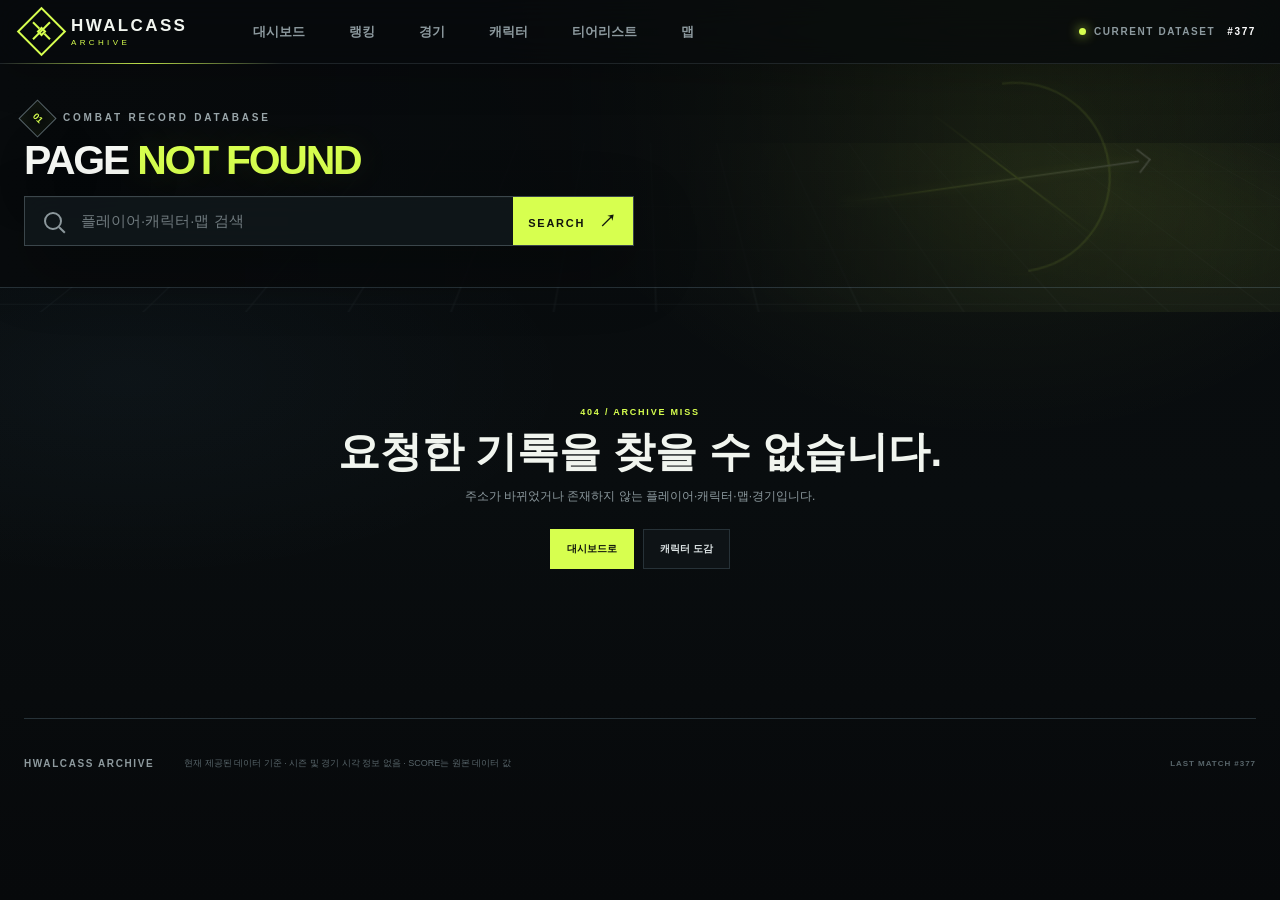
==== commit 3fa4a409: "사이트 개편 (hwalcass-redesign 3 스냅샷 재빌드) - 새 소스 스냅샷으로 재빌드. 직전 소스에 없어서 재빌드를 막고 있던   킬로그 팝업(killfeed)이 이번 " ====
--- a/index.html
+++ b/index.html
@@ -1 +1 @@
-<!DOCTYPE html><html lang="ko"><head><meta charSet="utf-8"/><meta name="viewport" content="width=device-width, initial-scale=1"/><link rel="stylesheet" href="/_next/static/chunks/052_0d--q4p_n.css" data-precedence="next"/><link rel="preload" as="script" fetchPriority="low" href="/_next/static/chunks/0ht900cau6_ur.js"/><script src="/_next/static/chunks/0r8nt2o8muejo.js" async=""></script><script src="/_next/static/chunks/07lhk_q6pmm3r.js" async=""></script><script src="/_next/static/chunks/turbopack-05c8c~j12fn14.js" async=""></script><script src="/_next/static/chunks/0dbhjjzl8qfwv.js" async=""></script><script src="/_next/static/chunks/04qw_5lfwp_9z.js" async=""></script><title>활카이브 — Hwalcass Archive</title><meta name="description" content="활카스 141종 캐릭터의 스킬셋과 가젯 도감, 플레이어 티어, 승률, K/D와 모든 경기 기록을 확인하세요."/><meta property="og:title" content="활카이브 — Hwalcass Archive"/><meta property="og:description" content="활카스 141종 캐릭터의 스킬셋과 가젯 도감, 플레이어 티어, 승률, K/D와 모든 경기 기록을 확인하세요."/><meta property="og:url" content="https://hwalcass.netlify.app"/><meta property="og:image" content="https://hwalcass.netlify.app/og.png"/><meta property="og:image:width" content="1536"/><meta property="og:image:height" content="910"/><meta property="og:image:alt" content="Hwalcass Archive"/><meta property="og:type" content="website"/><meta name="twitter:card" content="summary_large_image"/><meta name="twitter:title" content="활카이브 — Hwalcass Archive"/><meta name="twitter:description" content="활카스 141종 캐릭터의 스킬셋과 가젯 도감, 플레이어 티어, 승률, K/D와 모든 경기 기록을 확인하세요."/><meta name="twitter:image" content="https://hwalcass.netlify.app/og.png"/><link rel="shortcut icon" href="/icon.png"/><link rel="icon" href="/icon.png"/><script src="/_next/static/chunks/03~yq9q893hmn.js" noModule=""></script></head><body><div hidden=""><!--$--><!--/$--></div><main class="loading-screen"><div class="loading-mark"><span></span>H</div><p>ARCHIVE SYNCING</p><div class="loading-bar"><span></span></div></main><!--$--><!--/$--><script src="/_next/static/chunks/0ht900cau6_ur.js" id="_R_" async=""></script><script>(self.__next_f=self.__next_f||[]).push([0])</script><script>self.__next_f.push([1,"1:\"$Sreact.fragment\"\n2:I[39756,[\"/_next/static/chunks/0dbhjjzl8qfwv.js\"],\"default\"]\n3:I[37457,[\"/_next/static/chunks/0dbhjjzl8qfwv.js\"],\"default\"]\n4:I[47257,[\"/_next/static/chunks/0dbhjjzl8qfwv.js\"],\"ClientPageRoot\"]\n5:I[31713,[\"/_next/static/chunks/0dbhjjzl8qfwv.js\",\"/_next/static/chunks/04qw_5lfwp_9z.js\"],\"default\"]\n8:I[97367,[\"/_next/static/chunks/0dbhjjzl8qfwv.js\"],\"OutletBoundary\"]\n9:\"$Sreact.suspense\"\nb:I[97367,[\"/_next/static/chunks/0dbhjjzl8qfwv.js\"],\"ViewportBoundary\"]\nd:I[97367,[\"/_next/static/chunks/0dbhjjzl8qfwv.js\"],\"MetadataBoundary\"]\nf:I[68027,[\"/_next/static/chunks/0dbhjjzl8qfwv.js\"],\"default\",1]\n:HL[\"/_next/static/chunks/052_0d--q4p_n.css\",\"style\"]\n"])</script><script>self.__next_f.push([1,"0:{\"P\":null,\"c\":[\"\",\"\"],\"q\":\"\",\"i\":false,\"f\":[[[\"\",{\"children\":[\"__PAGE__\",{}]},\"$undefined\",\"$undefined\",16],[[\"$\",\"$1\",\"c\",{\"children\":[[[\"$\",\"link\",\"0\",{\"rel\":\"stylesheet\",\"href\":\"/_next/static/chunks/052_0d--q4p_n.css\",\"precedence\":\"next\",\"crossOrigin\":\"$undefined\",\"nonce\":\"$undefined\"}],[\"$\",\"script\",\"script-0\",{\"src\":\"/_next/static/chunks/0dbhjjzl8qfwv.js\",\"async\":true,\"nonce\":\"$undefined\"}]],[\"$\",\"html\",null,{\"lang\":\"ko\",\"children\":[\"$\",\"body\",null,{\"children\":[\"$\",\"$L2\",null,{\"parallelRouterKey\":\"children\",\"error\":\"$undefined\",\"errorStyles\":\"$undefined\",\"errorScripts\":\"$undefined\",\"template\":[\"$\",\"$L3\",null,{}],\"templateStyles\":\"$undefined\",\"templateScripts\":\"$undefined\",\"notFound\":[[[\"$\",\"title\",null,{\"children\":\"404: This page could not be found.\"}],[\"$\",\"div\",null,{\"style\":{\"fontFamily\":\"system-ui,\\\"Segoe UI\\\",Roboto,Helvetica,Arial,sans-serif,\\\"Apple Color Emoji\\\",\\\"Segoe UI Emoji\\\"\",\"height\":\"100vh\",\"textAlign\":\"center\",\"display\":\"flex\",\"flexDirection\":\"column\",\"alignItems\":\"center\",\"justifyContent\":\"center\"},\"children\":[\"$\",\"div\",null,{\"children\":[[\"$\",\"style\",null,{\"dangerouslySetInnerHTML\":{\"__html\":\"body{color:#000;background:#fff;margin:0}.next-error-h1{border-right:1px solid rgba(0,0,0,.3)}@media (prefers-color-scheme:dark){body{color:#fff;background:#000}.next-error-h1{border-right:1px solid rgba(255,255,255,.3)}}\"}}],[\"$\",\"h1\",null,{\"className\":\"next-error-h1\",\"style\":{\"display\":\"inline-block\",\"margin\":\"0 20px 0 0\",\"padding\":\"0 23px 0 0\",\"fontSize\":24,\"fontWeight\":500,\"verticalAlign\":\"top\",\"lineHeight\":\"49px\"},\"children\":404}],[\"$\",\"div\",null,{\"style\":{\"display\":\"inline-block\"},\"children\":[\"$\",\"h2\",null,{\"style\":{\"fontSize\":14,\"fontWeight\":400,\"lineHeight\":\"49px\",\"margin\":0},\"children\":\"This page could not be found.\"}]}]]}]}]],[]],\"forbidden\":\"$undefined\",\"unauthorized\":\"$undefined\"}]}]}]]}],{\"children\":[[\"$\",\"$1\",\"c\",{\"children\":[[\"$\",\"$L4\",null,{\"Component\":\"$5\",\"serverProvidedParams\":{\"searchParams\":{},\"params\":{},\"promises\":[\"$@6\",\"$@7\"]}}],[[\"$\",\"script\",\"script-0\",{\"src\":\"/_next/static/chunks/04qw_5lfwp_9z.js\",\"async\":true,\"nonce\":\"$undefined\"}]],[\"$\",\"$L8\",null,{\"children\":[\"$\",\"$9\",null,{\"name\":\"Next.MetadataOutlet\",\"children\":\"$@a\"}]}]]}],{},null,false,null]},null,false,null],[\"$\",\"$1\",\"h\",{\"children\":[null,[\"$\",\"$Lb\",null,{\"children\":\"$Lc\"}],[\"$\",\"div\",null,{\"hidden\":true,\"children\":[\"$\",\"$Ld\",null,{\"children\":[\"$\",\"$9\",null,{\"name\":\"Next.Metadata\",\"children\":\"$Le\"}]}]}],null]}],false]],\"m\":\"$undefined\",\"G\":[\"$f\",[[\"$\",\"link\",\"0\",{\"rel\":\"stylesheet\",\"href\":\"/_next/static/chunks/052_0d--q4p_n.css\",\"precedence\":\"next\",\"crossOrigin\":\"$undefined\",\"nonce\":\"$undefined\"}]]],\"S\":true,\"h\":null,\"s\":\"$undefined\",\"l\":\"$undefined\",\"p\":\"$undefined\",\"d\":\"$undefined\",\"b\":\"3Y_6Enh3mloUDNgn6xpHM\"}\n"])</script><script>self.__next_f.push([1,"6:{}\n7:\"$0:f:0:1:1:children:0:props:children:0:props:serverProvidedParams:params\"\n"])</script><script>self.__next_f.push([1,"c:[[\"$\",\"meta\",\"0\",{\"charSet\":\"utf-8\"}],[\"$\",\"meta\",\"1\",{\"name\":\"viewport\",\"content\":\"width=device-width, initial-scale=1\"}]]\n"])</script><script>self.__next_f.push([1,"10:I[27201,[\"/_next/static/chunks/0dbhjjzl8qfwv.js\"],\"IconMark\"]\na:null\ne:[[\"$\",\"title\",\"0\",{\"children\":\"활카이브 — Hwalcass Archive\"}],[\"$\",\"meta\",\"1\",{\"name\":\"description\",\"content\":\"활카스 141종 캐릭터의 스킬셋과 가젯 도감, 플레이어 티어, 승률, K/D와 모든 경기 기록을 확인하세요.\"}],[\"$\",\"meta\",\"2\",{\"property\":\"og:title\",\"content\":\"활카이브 — Hwalcass Archive\"}],[\"$\",\"meta\",\"3\",{\"property\":\"og:description\",\"content\":\"활카스 141종 캐릭터의 스킬셋과 가젯 도감, 플레이어 티어, 승률, K/D와 모든 경기 기록을 확인하세요.\"}],[\"$\",\"meta\",\"4\",{\"property\":\"og:url\",\"content\":\"https://hwalcass.netlify.app\"}],[\"$\",\"meta\",\"5\",{\"property\":\"og:image\",\"content\":\"https://hwalcass.netlify.app/og.png\"}],[\"$\",\"meta\",\"6\",{\"property\":\"og:image:width\",\"content\":\"1536\"}],[\"$\",\"meta\",\"7\",{\"property\":\"og:image:height\",\"content\":\"910\"}],[\"$\",\"meta\",\"8\",{\"property\":\"og:image:alt\",\"content\":\"Hwalcass Archive\"}],[\"$\",\"meta\",\"9\",{\"property\":\"og:type\",\"content\":\"website\"}],[\"$\",\"meta\",\"10\",{\"name\":\"twitter:card\",\"content\":\"summary_large_image\"}],[\"$\",\"meta\",\"11\",{\"name\":\"twitter:title\",\"content\":\"활카이브 — Hwalcass Archive\"}],[\"$\",\"meta\",\"12\",{\"name\":\"twitter:description\",\"content\":\"활카스 141종 캐릭터의 스킬셋과 가젯 도감, 플레이어 티어, 승률, K/D와 모든 경기 기록을 확인하세요.\"}],[\"$\",\"meta\",\"13\",{\"name\":\"twitter:image\",\"content\":\"https://hwalcass.netlify.app/og.png\"}],[\"$\",\"link\",\"14\",{\"rel\":\"shortcut icon\",\"href\":\"/icon.png\"}],[\"$\",\"link\",\"15\",{\"rel\":\"icon\",\"href\":\"/icon.png\"}],[\"$\",\"$L10\",\"16\",{}]]\n"])</script></body></html>+<!DOCTYPE html><html lang="ko"><head><meta charSet="utf-8"/><meta name="viewport" content="width=device-width, initial-scale=1"/><link rel="stylesheet" href="/_next/static/chunks/070j3a3mcfx7x.css" data-precedence="next"/><link rel="preload" as="script" fetchPriority="low" href="/_next/static/chunks/0ht900cau6_ur.js"/><script src="/_next/static/chunks/0r8nt2o8muejo.js" async=""></script><script src="/_next/static/chunks/07lhk_q6pmm3r.js" async=""></script><script src="/_next/static/chunks/turbopack-05c8c~j12fn14.js" async=""></script><script src="/_next/static/chunks/0dbhjjzl8qfwv.js" async=""></script><script src="/_next/static/chunks/101t6tce.d523.js" async=""></script><link rel="preload" href="/character-icons/atlas.png" as="image"/><link rel="preload" as="image" href="/character-icons/atlas.png"/><title>활카이브 — Hwalcass Archive</title><meta name="description" content="활카스 142종 캐릭터의 스킬셋·가젯과 28개 맵 도감, 플레이어 티어, 승률, K/D와 경기 기록을 확인하세요."/><meta property="og:title" content="활카이브 — Hwalcass Archive"/><meta property="og:description" content="활카스 142종 캐릭터의 스킬셋·가젯과 28개 맵 도감, 플레이어 티어, 승률, K/D와 경기 기록을 확인하세요."/><meta property="og:image" content="https://hwalcass.netlify.app/og.png"/><meta property="og:image:width" content="1536"/><meta property="og:image:height" content="910"/><meta property="og:image:alt" content="Hwalcass Archive"/><meta property="og:type" content="website"/><meta name="twitter:card" content="summary_large_image"/><meta name="twitter:title" content="활카이브 — Hwalcass Archive"/><meta name="twitter:description" content="활카스 142종 캐릭터의 스킬셋·가젯과 28개 맵 도감, 플레이어 티어, 승률, K/D와 경기 기록을 확인하세요."/><meta name="twitter:image" content="https://hwalcass.netlify.app/og.png"/><link rel="shortcut icon" href="/icon.png"/><link rel="icon" href="/icon.png"/><script src="/_next/static/chunks/03~yq9q893hmn.js" noModule=""></script></head><body><div hidden=""><!--$--><!--/$--></div><main class="loading-screen"><div class="loading-mark"><span></span>H</div><p>ARCHIVE SYNCING</p><div class="loading-bar"><span></span></div></main><!--$--><!--/$--><script src="/_next/static/chunks/0ht900cau6_ur.js" id="_R_" async=""></script><script>(self.__next_f=self.__next_f||[]).push([0])</script><script>self.__next_f.push([1,"1:\"$Sreact.fragment\"\n2:I[39756,[\"/_next/static/chunks/0dbhjjzl8qfwv.js\"],\"default\"]\n3:I[37457,[\"/_next/static/chunks/0dbhjjzl8qfwv.js\"],\"default\"]\n4:I[47257,[\"/_next/static/chunks/0dbhjjzl8qfwv.js\"],\"ClientPageRoot\"]\n5:I[31713,[\"/_next/static/chunks/0dbhjjzl8qfwv.js\",\"/_next/static/chunks/101t6tce.d523.js\"],\"default\"]\n8:I[97367,[\"/_next/static/chunks/0dbhjjzl8qfwv.js\"],\"OutletBoundary\"]\n9:\"$Sreact.suspense\"\nb:I[97367,[\"/_next/static/chunks/0dbhjjzl8qfwv.js\"],\"ViewportBoundary\"]\nd:I[97367,[\"/_next/static/chunks/0dbhjjzl8qfwv.js\"],\"MetadataBoundary\"]\nf:I[68027,[\"/_next/static/chunks/0dbhjjzl8qfwv.js\"],\"default\",1]\n:HL[\"/_next/static/chunks/070j3a3mcfx7x.css\",\"style\"]\n:HL[\"/character-icons/atlas.png\",\"image\"]\n"])</script><script>self.__next_f.push([1,"0:{\"P\":null,\"c\":[\"\",\"\"],\"q\":\"\",\"i\":false,\"f\":[[[\"\",{\"children\":[\"__PAGE__\",{}]},\"$undefined\",\"$undefined\",16],[[\"$\",\"$1\",\"c\",{\"children\":[[[\"$\",\"link\",\"0\",{\"rel\":\"stylesheet\",\"href\":\"/_next/static/chunks/070j3a3mcfx7x.css\",\"precedence\":\"next\",\"crossOrigin\":\"$undefined\",\"nonce\":\"$undefined\"}],[\"$\",\"script\",\"script-0\",{\"src\":\"/_next/static/chunks/0dbhjjzl8qfwv.js\",\"async\":true,\"nonce\":\"$undefined\"}]],[\"$\",\"html\",null,{\"lang\":\"ko\",\"children\":[[\"$\",\"head\",null,{\"children\":[\"$\",\"link\",null,{\"rel\":\"preload\",\"as\":\"image\",\"href\":\"/character-icons/atlas.png\"}]}],[\"$\",\"body\",null,{\"children\":[\"$\",\"$L2\",null,{\"parallelRouterKey\":\"children\",\"error\":\"$undefined\",\"errorStyles\":\"$undefined\",\"errorScripts\":\"$undefined\",\"template\":[\"$\",\"$L3\",null,{}],\"templateStyles\":\"$undefined\",\"templateScripts\":\"$undefined\",\"notFound\":[[[\"$\",\"title\",null,{\"children\":\"404: This page could not be found.\"}],[\"$\",\"div\",null,{\"style\":{\"fontFamily\":\"system-ui,\\\"Segoe UI\\\",Roboto,Helvetica,Arial,sans-serif,\\\"Apple Color Emoji\\\",\\\"Segoe UI Emoji\\\"\",\"height\":\"100vh\",\"textAlign\":\"center\",\"display\":\"flex\",\"flexDirection\":\"column\",\"alignItems\":\"center\",\"justifyContent\":\"center\"},\"children\":[\"$\",\"div\",null,{\"children\":[[\"$\",\"style\",null,{\"dangerouslySetInnerHTML\":{\"__html\":\"body{color:#000;background:#fff;margin:0}.next-error-h1{border-right:1px solid rgba(0,0,0,.3)}@media (prefers-color-scheme:dark){body{color:#fff;background:#000}.next-error-h1{border-right:1px solid rgba(255,255,255,.3)}}\"}}],[\"$\",\"h1\",null,{\"className\":\"next-error-h1\",\"style\":{\"display\":\"inline-block\",\"margin\":\"0 20px 0 0\",\"padding\":\"0 23px 0 0\",\"fontSize\":24,\"fontWeight\":500,\"verticalAlign\":\"top\",\"lineHeight\":\"49px\"},\"children\":404}],[\"$\",\"div\",null,{\"style\":{\"display\":\"inline-block\"},\"children\":[\"$\",\"h2\",null,{\"style\":{\"fontSize\":14,\"fontWeight\":400,\"lineHeight\":\"49px\",\"margin\":0},\"children\":\"This page could not be found.\"}]}]]}]}]],[]],\"forbidden\":\"$undefined\",\"unauthorized\":\"$undefined\"}]}]]}]]}],{\"children\":[[\"$\",\"$1\",\"c\",{\"children\":[[\"$\",\"$L4\",null,{\"Component\":\"$5\",\"serverProvidedParams\":{\"searchParams\":{},\"params\":{},\"promises\":[\"$@6\",\"$@7\"]}}],[[\"$\",\"script\",\"script-0\",{\"src\":\"/_next/static/chunks/101t6tce.d523.js\",\"async\":true,\"nonce\":\"$undefined\"}]],[\"$\",\"$L8\",null,{\"children\":[\"$\",\"$9\",null,{\"name\":\"Next.MetadataOutlet\",\"children\":\"$@a\"}]}]]}],{},null,false,null]},null,false,null],[\"$\",\"$1\",\"h\",{\"children\":[null,[\"$\",\"$Lb\",null,{\"children\":\"$Lc\"}],[\"$\",\"div\",null,{\"hidden\":true,\"children\":[\"$\",\"$Ld\",null,{\"children\":[\"$\",\"$9\",null,{\"name\":\"Next.Metadata\",\"children\":\"$Le\"}]}]}],null]}],false]],\"m\":\"$undefined\",\"G\":[\"$f\",[[\"$\",\"link\",\"0\",{\"rel\":\"stylesheet\",\"href\":\"/_next/static/chunks/070j3a3mcfx7x.css\",\"precedence\":\"next\",\"crossOrigin\":\"$undefined\",\"nonce\":\"$undefined\"}]]],\"S\":true,\"h\":null,\"s\":\"$undefined\",\"l\":\"$undefined\",\"p\":\"$undefined\",\"d\":\"$undefined\",\"b\":\"t4ZIZ78pMHet-wMQ1Djuf\"}\n"])</script><script>self.__next_f.push([1,"6:{}\n7:\"$0:f:0:1:1:children:0:props:children:0:props:serverProvidedParams:params\"\n"])</script><script>self.__next_f.push([1,"c:[[\"$\",\"meta\",\"0\",{\"charSet\":\"utf-8\"}],[\"$\",\"meta\",\"1\",{\"name\":\"viewport\",\"content\":\"width=device-width, initial-scale=1\"}]]\n"])</script><script>self.__next_f.push([1,"10:I[27201,[\"/_next/static/chunks/0dbhjjzl8qfwv.js\"],\"IconMark\"]\na:null\ne:[[\"$\",\"title\",\"0\",{\"children\":\"활카이브 — Hwalcass Archive\"}],[\"$\",\"meta\",\"1\",{\"name\":\"description\",\"content\":\"활카스 142종 캐릭터의 스킬셋·가젯과 28개 맵 도감, 플레이어 티어, 승률, K/D와 경기 기록을 확인하세요.\"}],[\"$\",\"meta\",\"2\",{\"property\":\"og:title\",\"content\":\"활카이브 — Hwalcass Archive\"}],[\"$\",\"meta\",\"3\",{\"property\":\"og:description\",\"content\":\"활카스 142종 캐릭터의 스킬셋·가젯과 28개 맵 도감, 플레이어 티어, 승률, K/D와 경기 기록을 확인하세요.\"}],[\"$\",\"meta\",\"4\",{\"property\":\"og:image\",\"content\":\"https://hwalcass.netlify.app/og.png\"}],[\"$\",\"meta\",\"5\",{\"property\":\"og:image:width\",\"content\":\"1536\"}],[\"$\",\"meta\",\"6\",{\"property\":\"og:image:height\",\"content\":\"910\"}],[\"$\",\"meta\",\"7\",{\"property\":\"og:image:alt\",\"content\":\"Hwalcass Archive\"}],[\"$\",\"meta\",\"8\",{\"property\":\"og:type\",\"content\":\"website\"}],[\"$\",\"meta\",\"9\",{\"name\":\"twitter:card\",\"content\":\"summary_large_image\"}],[\"$\",\"meta\",\"10\",{\"name\":\"twitter:title\",\"content\":\"활카이브 — Hwalcass Archive\"}],[\"$\",\"meta\",\"11\",{\"name\":\"twitter:description\",\"content\":\"활카스 142종 캐릭터의 스킬셋·가젯과 28개 맵 도감, 플레이어 티어, 승률, K/D와 경기 기록을 확인하세요.\"}],[\"$\",\"meta\",\"12\",{\"name\":\"twitter:image\",\"content\":\"https://hwalcass.netlify.app/og.png\"}],[\"$\",\"link\",\"13\",{\"rel\":\"shortcut icon\",\"href\":\"/icon.png\"}],[\"$\",\"link\",\"14\",{\"rel\":\"icon\",\"href\":\"/icon.png\"}],[\"$\",\"$L10\",\"15\",{}]]\n"])</script></body></html>
--- a/_next/static/chunks/070j3a3mcfx7x.css
+++ b/_next/static/chunks/070j3a3mcfx7x.css
@@ -0,0 +1 @@
+@layer theme{:root,:host{--font-sans:ui-sans-serif, system-ui, sans-serif, "Apple Color Emoji", "Segoe UI Emoji", "Segoe UI Symbol", "Noto Color Emoji";--font-mono:ui-monospace, SFMono-Regular, Menlo, Monaco, Consolas, "Liberation Mono", "Courier New", monospace;--spacing:.25rem;--default-font-family:var(--font-sans);--default-mono-font-family:var(--font-mono)}}@layer base{*,:after,:before,::backdrop{box-sizing:border-box;border:0 solid;margin:0;padding:0}::file-selector-button{box-sizing:border-box;border:0 solid;margin:0;padding:0}html,:host{-webkit-text-size-adjust:100%;tab-size:4;line-height:1.5;font-family:var(--default-font-family,ui-sans-serif, system-ui, sans-serif, "Apple Color Emoji", "Segoe UI Emoji", "Segoe UI Symbol", "Noto Color Emoji");font-feature-settings:var(--default-font-feature-settings,normal);font-variation-settings:var(--default-font-variation-settings,normal);-webkit-tap-highlight-color:transparent}hr{height:0;color:inherit;border-top-width:1px}abbr:where([title]){-webkit-text-decoration:underline dotted;text-decoration:underline dotted}h1,h2,h3,h4,h5,h6{font-size:inherit;font-weight:inherit}a{color:inherit;-webkit-text-decoration:inherit;-webkit-text-decoration:inherit;-webkit-text-decoration:inherit;-webkit-text-decoration:inherit;text-decoration:inherit}b,strong{font-weight:bolder}code,kbd,samp,pre{font-family:var(--default-mono-font-family,ui-monospace, SFMono-Regular, Menlo, Monaco, Consolas, "Liberation Mono", "Courier New", monospace);font-feature-settings:var(--default-mono-font-feature-settings,normal);font-variation-settings:var(--default-mono-font-variation-settings,normal);font-size:1em}small{font-size:80%}sub,sup{vertical-align:baseline;font-size:75%;line-height:0;position:relative}sub{bottom:-.25em}sup{top:-.5em}table{text-indent:0;border-color:inherit;border-collapse:collapse}:-moz-focusring{outline:auto}progress{vertical-align:baseline}summary{display:list-item}ol,ul,menu{list-style:none}img,svg,video,canvas,audio,iframe,embed,object{vertical-align:middle;display:block}img,video{max-width:100%;height:auto}button,input,select,optgroup,textarea{font:inherit;font-feature-settings:inherit;font-variation-settings:inherit;letter-spacing:inherit;color:inherit;opacity:1;background-color:#0000;border-radius:0}::file-selector-button{font:inherit;font-feature-settings:inherit;font-variation-settings:inherit;letter-spacing:inherit;color:inherit;opacity:1;background-color:#0000;border-radius:0}:where(select:is([multiple],[size])) optgroup{font-weight:bolder}:where(select:is([multiple],[size])) optgroup option{padding-inline-start:20px}::file-selector-button{margin-inline-end:4px}::placeholder{opacity:1}@supports (not ((-webkit-appearance:-apple-pay-button))) or (contain-intrinsic-size:1px){::placeholder{color:currentColor}@supports (color:color-mix(in lab, red, red)){::placeholder{color:color-mix(in oklab, currentcolor 50%, transparent)}}}textarea{resize:vertical}::-webkit-search-decoration{-webkit-appearance:none}::-webkit-date-and-time-value{min-height:1lh;text-align:inherit}::-webkit-datetime-edit{display:inline-flex}::-webkit-datetime-edit-fields-wrapper{padding:0}::-webkit-datetime-edit{padding-block:0}::-webkit-datetime-edit-year-field{padding-block:0}::-webkit-datetime-edit-month-field{padding-block:0}::-webkit-datetime-edit-day-field{padding-block:0}::-webkit-datetime-edit-hour-field{padding-block:0}::-webkit-datetime-edit-minute-field{padding-block:0}::-webkit-datetime-edit-second-field{padding-block:0}::-webkit-datetime-edit-millisecond-field{padding-block:0}::-webkit-datetime-edit-meridiem-field{padding-block:0}::-webkit-calendar-picker-indicator{line-height:1}:-moz-ui-invalid{box-shadow:none}button,input:where([type=button],[type=reset],[type=submit]){appearance:button}::file-selector-button{appearance:button}::-webkit-inner-spin-button{height:auto}::-webkit-outer-spin-button{height:auto}[hidden]:where(:not([hidden=until-found])){display:none!important}}@layer components;@layer utilities{.visible{visibility:visible}.relative{position:relative}.start{inset-inline-start:var(--spacing)}.hidden{display:none}.table{display:table}.table-row{display:table-row}}:root{--ink:#080b0d;--surface:#0e1316;--surface-2:#131a1e;--surface-3:#182126;--line:#273238;--line-soft:#9bb1bc1f;--text:#f1f5ef;--muted:#8d9a9f;--lime:#d7ff4f;--mint:#7dffb2;--blue:#76c9ff;--loss:#ff667a;--gold:#ffcc4a;--display:"Arial Narrow", "Roboto Condensed", "Noto Sans KR", sans-serif;--body:Inter, Pretendard, "Noto Sans KR", Arial, sans-serif}*{box-sizing:border-box}html{background:var(--ink);scroll-behavior:smooth}body{background:radial-gradient(circle at 85% 8%, #d7ff4f0e, transparent 25rem), var(--ink);color:var(--text);font-family:var(--body);min-width:320px;margin:0}button,input{font:inherit}button{color:inherit}button:focus-visible,input:focus-visible{outline:2px solid var(--lime);outline-offset:3px}.site-shell{min-height:100vh;overflow:hidden}.topbar{z-index:20;border-bottom:1px solid var(--line);-webkit-backdrop-filter:blur(18px);backdrop-filter:blur(18px);background:#080b0de6;align-items:center;gap:48px;width:100%;height:64px;padding:0 max(24px,50vw - 640px);display:flex;position:relative}.brand{cursor:pointer;background:0 0;border:0;align-items:center;gap:12px;padding:0;display:flex}.brand-mark{border:2px solid var(--lime);width:35px;height:35px;position:relative;transform:rotate(45deg)}.brand-mark:before,.brand-mark:after{content:"";background:var(--lime);position:absolute}.brand-mark:before{width:24px;height:2px;top:14px;left:3px}.brand-mark:after{width:2px;height:24px;top:3px;left:14px}.brand-mark span{background:var(--ink);border:2px solid var(--lime);width:7px;height:7px;position:absolute;top:12px;left:12px}.brand-copy{text-align:left;line-height:1;display:grid}.brand-copy strong{font:900 17px/1 var(--display);letter-spacing:.14em}.brand-copy small{color:var(--lime);letter-spacing:.42em;margin-top:5px;font-size:8px}.topbar nav{gap:8px;height:100%;display:flex}.topbar nav button{color:var(--muted);cursor:pointer;background:0 0;border:0;padding:0 18px;font-size:13px;font-weight:700;position:relative}.topbar nav button:hover,.topbar nav button.active{color:#fff}.topbar nav button.active:after{content:"";background:var(--lime);height:3px;position:absolute;bottom:0;left:18px;right:18px;box-shadow:0 0 16px #d7ff4f80}.season-pill{color:var(--muted);font:700 10px/1 var(--display);letter-spacing:.16em;align-items:center;gap:8px;margin-left:auto;display:flex}.season-pill span{background:var(--lime);width:7px;height:7px;box-shadow:0 0 12px var(--lime);border-radius:50%;animation:2s infinite pulse}.season-pill b{color:#fff;padding-left:4px}.hero{border-bottom:1px solid var(--line);place-items:center;min-height:420px;display:grid;position:relative;overflow:visible}.hero:before{content:"";background:linear-gradient(90deg, var(--ink) 0%, #080b0ddb 47%, #080b0d4d 100%);z-index:2;position:absolute;inset:0}.hero-grid{opacity:.32;background-image:linear-gradient(var(--line-soft) 1px, transparent 1px), linear-gradient(90deg, var(--line-soft) 1px, transparent 1px);transform-origin:bottom;background-size:54px 54px;position:absolute;inset:0;transform:perspective(620px)rotateX(54deg)scale(1.8)translateY(10%)}.hero-grid:after{content:"";background:radial-gradient(circle at 75% 45%,#d7ff4f47,#0000 18rem);position:absolute;inset:0}.hero-content{z-index:4;width:min(1280px,100% - 48px);margin:0 auto;padding:46px 0 42px;position:relative}.eyebrow{color:#9aa6aa;font:800 10px/1 var(--display);letter-spacing:.28em;align-items:center;gap:12px;display:flex}.eyebrow span{width:27px;height:27px;color:var(--lime);letter-spacing:0;border:1px solid #5a676c;place-items:center;font-size:9px;display:grid;transform:rotate(45deg)}.hero h1{color:#f5f7f3;max-width:650px;font:900 clamp(48px, 4.5vw, 64px)/.88 var(--display);letter-spacing:-.055em;text-transform:uppercase;margin:19px 0 14px}.hero h1 em{color:var(--lime);font-style:normal}.hero-description{color:#a7b1b4;max-width:560px;margin-bottom:20px;font-size:14px;line-height:1.65}.hero-arrow{z-index:1;opacity:.48;width:min(44vw,620px);height:350px;position:absolute;top:47%;right:2vw;transform:translateY(-47%)rotate(-8deg)scale(.86)}.hero-arrow:before{content:"";border:4px solid #d7ff4fa8;border-color:#d7ff4fa8 #d7ff4fa8 #0000 #0000;border-radius:50%;width:330px;height:330px;position:absolute;top:28px;right:90px;transform:rotate(45deg);box-shadow:10px -10px 30px #d7ff4f12}.hero-arrow:after{content:"";background:linear-gradient(transparent, var(--lime), transparent);width:3px;height:354px;position:absolute;top:13px;right:255px;transform:rotate(-45deg)}.hero-arrow span{background:linear-gradient(90deg, transparent, var(--lime) 30%, white);width:520px;height:3px;position:absolute;top:194px;right:40px;box-shadow:0 0 14px #d7ff4fb3}.hero-arrow i{border-top:3px solid #fff;border-right:3px solid #fff;width:30px;height:30px;position:absolute;top:180px;right:25px;transform:rotate(45deg)}.hero-compact h1{margin:14px 0 20px;font-size:clamp(42px,4vw,56px)}.hero-compact .hero-arrow{right:0;transform:translateY(-50%)rotate(-8deg)scale(.76)}.search{background:#12191d;border:1px solid #354247;align-items:center;width:min(700px,100%);height:56px;display:flex;position:relative;box-shadow:0 20px 60px #00000040}.search:focus-within{border-color:var(--lime);box-shadow:0 0 0 1px var(--lime), 0 18px 70px #0000004d}.search-icon{border:2px solid #8c989c;border-radius:50%;flex:none;width:18px;height:18px;margin:0 19px;position:relative}.search-icon:after{content:"";background:#8c989c;width:8px;height:2px;position:absolute;bottom:-3px;right:-6px;transform:rotate(45deg)}.search input{color:#fff;background:0 0;border:0;flex:1;align-self:stretch;min-width:0;font-size:15px}.search input:focus-visible{outline:none}.search input::placeholder{color:#6f7a7e}.clear-search{color:#77858a;cursor:pointer;background:0 0;border:0;width:40px;font-size:22px}.search-submit{background:var(--lime);color:#11150d;min-width:140px;font:900 11px/1 var(--display);letter-spacing:.16em;cursor:pointer;border:0;align-self:stretch}.search-submit:hover{background:#e4ff80}.search-submit span{margin-left:9px;font-size:17px}.search-results{border:1px solid var(--line);z-index:10;background:#11181c;width:min(700px,100%);padding:8px;position:absolute;top:calc(100% - 56px);box-shadow:0 28px 80px #0000008c}.search-results-head{color:var(--muted);justify-content:space-between;padding:10px 13px 14px;font-size:11px;display:flex}.search-results-head b{color:var(--lime)}.search-results button{border:0;border-top:1px solid var(--line-soft);text-align:left;cursor:pointer;background:0 0;grid-template-columns:1fr auto 20px;align-items:center;gap:14px;width:100%;min-height:54px;padding:12px 14px;display:grid}.search-results button:hover{background:#ffffff09}.search-results button strong{font-size:15px}.search-results button small{color:var(--muted);font-size:11px}.search-results button>b{color:var(--lime)}.search-results>p{color:var(--muted);margin:0;padding:20px 14px;font-size:13px}.archive-stats{grid-template-columns:repeat(4,1fr);width:min(700px,100%);margin-top:20px;display:grid}.archive-stats div{border-left:1px solid var(--line);padding:0 22px;display:grid}.archive-stats div:first-child{border:0;padding-left:0}.archive-stats strong{font:900 23px/1 var(--display);letter-spacing:-.02em}.archive-stats span{color:#667277;font:700 8px/1 var(--display);letter-spacing:.18em;margin-top:7px}.content-wrap{width:min(1280px,100% - 48px);margin:0 auto}.home-grid{grid-template-columns:1.7fr .83fr;gap:20px;padding:48px 0 84px;display:grid}.panel{background:var(--surface);border:1px solid var(--line)}.section-head{border-bottom:1px solid var(--line);justify-content:space-between;align-items:center;min-height:92px;padding:0 25px;display:flex}.section-head p,.directory-head p,.profile-main p,.character-hero-card p,.modal-head p{color:var(--lime);font:800 9px/1 var(--display);letter-spacing:.22em;margin:0 0 7px}.section-head h2,.directory-head h2{font:900 24px/1 var(--display);letter-spacing:-.025em;margin:0}.section-head button{color:var(--muted);cursor:pointer;background:0 0;border:0;font-size:11px;font-weight:700}.section-head button:hover{color:#fff}.section-head button span{color:var(--lime);margin-left:8px}.match-row{border:0;border-bottom:1px solid var(--line-soft);text-align:left;cursor:pointer;background:0 0;grid-template-columns:38px 1.1fr .8fr 1fr 72px 24px;align-items:center;gap:15px;width:100%;min-height:88px;padding:13px 20px;display:grid}.match-row:last-child{border-bottom:0}.match-row:hover{background:var(--surface-2)}.match-index{color:#546167;font:800 11px/1 var(--display)}.map-block,.score-block,.mvp-block{min-width:0;display:grid}.map-block small,.score-block small,.mvp-block small,.rank-stat small,.history-row small{color:#667378;font:700 8px/1 var(--display);letter-spacing:.11em;margin-bottom:7px}.map-block strong,.score-block strong,.mvp-block strong{text-overflow:ellipsis;white-space:nowrap;overflow:hidden}.map-block strong{font-size:14px}.score-block strong{font:900 20px/1 var(--display);color:var(--lime)}.mvp-block strong{font-size:12px}.mvp-block em{color:var(--lime);font:800 9px/1 var(--display);margin-top:4px;font-style:normal}.team-count{color:#899498;grid-template-columns:18px 1fr 18px 1fr;align-items:center;gap:3px;font-size:9px;display:grid}.team-count i{height:3px;display:block}.win-line{background:var(--mint)}.loss-line{background:var(--loss)}.row-arrow{color:#59666b;font-size:18px}.match-row:hover .row-arrow,.history-row:hover .row-arrow{color:var(--lime)}.rank-row{border:0;border-bottom:1px solid var(--line-soft);text-align:left;cursor:pointer;background:0 0;grid-template-columns:34px 42px 1fr auto;align-items:center;gap:12px;width:100%;min-height:73px;padding:10px 20px;display:grid}.rank-row:last-child{border-bottom:0}.rank-row:hover{background:var(--surface-2)}.rank-number{color:#69767a;font:900 11px/1 var(--display)}.rank-1{color:var(--gold)}.rank-2{color:#c9d3d6}.rank-3{color:#c68a5b}.player-head{color:#aab5b8;width:38px;height:38px;font:900 9px/1 var(--display);background:#202a2f;border:1px solid #3b4b52;flex:none;place-items:center;display:grid;position:relative;overflow:hidden}.player-head img{z-index:1;object-fit:cover;width:100%;height:100%;image-rendering:pixelated;position:absolute;inset:0}.player-head-fallback{background:linear-gradient(135deg,#263238,#141c20);width:100%;height:100%;display:block}.player-head-profile{clip-path:polygon(14% 0,100% 0,100% 86%,86% 100%,0 100%,0 14%);border-color:#d7ff4f7a;width:86px;height:86px;font-size:18px}.player-head-match{width:34px;height:34px}.rank-name{gap:6px;min-width:0;display:grid}.rank-name strong{text-overflow:ellipsis;white-space:nowrap;font-size:14px;overflow:hidden}.rank-stat{text-align:right;display:grid}.rank-stat strong{font:900 17px/1 var(--display)}.rank-stat small{margin:5px 0 0}.tier{color:#cbd4d7;width:fit-content;font:900 10px/1 var(--display);letter-spacing:.065em;white-space:nowrap;align-items:center;gap:7px;display:inline-flex}.tier-icon{object-fit:contain;width:18px;height:18px;image-rendering:pixelated;filter:drop-shadow(0 2px 4px #00000080)}.tier-star{color:#fff4a8}.tier-neth{color:#b49eaa}.tier-dia{color:#63eeeb}.tier-ame{color:#ca8dff}.tier-gold{color:#ffd34f}.tier-silv{color:#e0e8eb}.tier-bron{color:#e08350}.tier-compact{letter-spacing:.035em;font-size:9px}.tier-compact .tier-icon{width:16px;height:16px}.quick-card{border:1px solid var(--line);background:linear-gradient(135deg,#10171a,#0e1316);justify-content:space-between;align-items:center;min-height:148px;padding:26px 30px;display:flex}.quick-card>div{grid-template-columns:38px 1fr;display:grid}.quick-icon{color:var(--lime);grid-row:1/3;align-self:center;font-size:26px}.quick-card p{color:var(--muted);margin:0 0 9px;font-size:10px}.quick-card button{width:fit-content;font:900 17px/1 var(--display);cursor:pointer;background:0 0;border:0;padding:0}.quick-card button span{color:var(--lime);margin-left:8px}.quick-card>strong{text-align:right;font:900 36px/1 var(--display);color:#2a363b;display:grid}.quick-card>strong small{letter-spacing:.16em;margin-top:6px;font-size:8px}.map-card{background:linear-gradient(135deg,#10171a,#192428d1),repeating-linear-gradient(45deg,#0000,#0000 6px,#ffffff05 6px 7px)}.directory-view,.profile-view{padding:55px 0 90px}.directory-head{justify-content:space-between;align-items:end;margin-bottom:24px;display:flex}.directory-head h2{font-size:34px}.directory-head>span{color:var(--muted);font:800 9px/1 var(--display);letter-spacing:.16em}.catalog-intro>span{color:var(--muted);margin-top:9px;font-size:11px;display:block}.breadcrumb{color:#5f6d72;min-height:30px;font:800 8px/1 var(--display);letter-spacing:.12em;white-space:nowrap;align-items:center;gap:9px;margin:0 0 18px;display:flex;overflow-x:auto}.breadcrumb button{color:var(--muted);cursor:pointer;letter-spacing:inherit;background:0 0;border:0;padding:5px 0}.breadcrumb button:hover{color:var(--lime)}.breadcrumb strong{color:#dce3e4;font-weight:800}.match-directory-panel{overflow:hidden}.directory-empty{text-align:center;place-content:center;justify-items:center;gap:9px;min-height:190px;padding:30px;display:grid}.directory-empty strong{font:900 14px/1.3 var(--display)}.directory-empty span{color:var(--muted);font-size:10px}.ranking-table{border:1px solid var(--line);background:var(--surface);overflow:hidden}.table-head,.table-row{grid-template-columns:55px minmax(210px,1.3fr) minmax(125px,.8fr) minmax(140px,.7fr) 85px 75px 65px;align-items:center;gap:14px;padding:0 20px;display:grid}.table-head{border-bottom:1px solid var(--line);color:#67757a;min-height:44px;font:800 8px/1 var(--display);letter-spacing:.14em;text-transform:uppercase;background:#11181b}.table-row{border:0;border-bottom:1px solid var(--line-soft);text-align:left;cursor:pointer;background:0 0;width:100%;min-height:68px;font-size:12px}.table-row:last-child{border:0}.table-row:hover{background:var(--surface-2)}.table-rank{color:#667277;font:900 12px/1 var(--display)}.table-player{grid-template-columns:42px 1fr;align-items:center;column-gap:12px;min-width:0;display:grid}.table-player .player-head{grid-row:1/3}.table-player strong{text-overflow:ellipsis;white-space:nowrap;align-self:end;overflow:hidden}.table-player small{color:var(--muted);align-self:start;margin-top:4px;font-size:9px}.table-row>strong{font:900 13px/1 var(--display)}.form-dots{gap:4px;display:flex}.form-dots>span{color:#0b100d;width:21px;height:21px;font:900 8px/1 var(--display);place-items:center;display:grid}.form-win{background:var(--mint)}.form-loss{background:var(--loss)}.filter-box{border:1px solid var(--line);background:var(--surface);width:230px;height:42px;color:var(--muted);align-items:center;gap:10px;padding:0 14px;display:flex}.filter-box input{color:#fff;background:0 0;border:0;width:100%;min-width:0;font-size:12px}.character-grid{grid-template-columns:repeat(5,1fr);gap:12px;display:grid}.character-card{isolation:isolate;border:1px solid var(--line);background:linear-gradient(145deg, var(--surface-2), var(--surface));text-align:left;cursor:pointer;flex-direction:column;align-items:flex-start;min-height:250px;padding:20px 22px 22px;display:flex;position:relative;overflow:hidden}.character-card:after{content:"";border:1px solid #d7ff4f17;width:170px;height:170px;position:absolute;inset:auto -40px -70px auto;transform:rotate(45deg)}.character-card:hover{border-color:#d7ff4f8c;transform:translateY(-3px)}.character-rank{color:#566368;font:800 9px/1 var(--display);position:absolute;top:18px;right:18px}.character-card h3{max-width:calc(100% - 36px);margin:7px 0 20px;font-size:20px;line-height:1.15}.character-card>div{grid-template-columns:repeat(3,1fr);gap:8px;width:100%;display:grid}.character-card>div span{gap:5px;display:grid}.character-card small{color:var(--muted);font-size:9px}.character-card strong{font:900 15px/1 var(--display)}.character-card em{color:var(--lime);font:800 9px/1 var(--display);letter-spacing:.1em;margin-top:auto;font-style:normal}.character-icon{z-index:1;background:radial-gradient(circle,#d7ff4f0e,#0000 70%);flex:none;place-items:center;display:grid;position:relative;overflow:hidden}.character-icon-sprite{background-image:url(/character-icons/atlas.png);background-repeat:no-repeat;background-size:1200% 1200%;background-position:var(--character-icon-x) var(--character-icon-y);filter:drop-shadow(0 12px 18px #00000061);width:100%;height:100%;transition:transform .3s,filter .3s;display:block}.character-icon-card{width:78px;height:78px;margin:0 0 2px -3px}.character-card:hover .character-icon-sprite{filter:drop-shadow(0 16px 22px #00000073)drop-shadow(0 0 12px #d7ff4f1a);transform:translateY(-3px)scale(1.06)}.character-icon-hero{background:radial-gradient(circle,#d7ff4f17,#0000 68%);border:1px solid #d7ff4f40;width:112px;height:112px;padding:10px}.map-grid{grid-template-columns:repeat(3,minmax(0,1fr));gap:13px;display:grid}.map-codex-card{aspect-ratio:500/276;border:1px solid var(--line);color:#fff;text-align:left;cursor:pointer;background:#0c1214;min-width:0;padding:0;position:relative;overflow:hidden}.map-codex-card:after{content:"";pointer-events:none;border:1px solid #0000;transition:border-color .25s;position:absolute;inset:0}.map-codex-card>img{object-fit:cover;width:100%;height:100%;transition:transform .45s cubic-bezier(.2,.8,.2,1),filter .3s}.map-codex-copy{background:linear-gradient(#0000,#050809f0);gap:6px;padding:42px 18px 16px;display:grid;position:absolute;inset:auto 0 0}.map-codex-copy small{color:var(--lime);font:800 8px/1 var(--display);letter-spacing:.14em}.map-codex-copy>strong{text-overflow:ellipsis;white-space:nowrap;font:900 19px/1.08 var(--display);overflow:hidden}.map-codex-copy>span{color:#9aa7aa;font:800 8px/1 var(--display);letter-spacing:.09em;align-items:center;gap:5px;display:flex}.map-codex-copy .map-side-rates{letter-spacing:0;gap:10px;margin-top:2px}.map-codex-copy .map-side-rates b{font-size:9px}.attack-rate,.stat-attack strong{color:#ff6b75!important}.defense-rate,.stat-defense strong{color:#69cfff!important}.map-codex-copy b{color:#fff;font-size:11px}.map-codex-copy i{color:var(--lime);margin-left:auto;font-size:15px;font-style:normal}.map-codex-card:hover{border-color:#d7ff4f8c}.map-codex-card:hover:after{border-color:#d7ff4f61}.map-codex-card:hover>img{filter:saturate(1.08)contrast(1.04);transform:scale(1.055)}.back-button{color:var(--muted);cursor:pointer;background:0 0;border:0;margin-bottom:20px;padding:0;font-size:11px}.back-button:hover{color:#fff}.profile-card,.character-hero-card{border:1px solid var(--line);background:radial-gradient(circle at 86% 30%, #d7ff4f12, transparent 26rem), var(--surface);grid-template-columns:1.25fr auto;gap:30px;padding:34px;display:grid}.profile-main{align-items:center;gap:22px;display:flex}.character-identity{align-items:center;gap:24px;min-width:0;display:flex}.character-identity-copy{min-width:0}.profile-links{flex-wrap:wrap;align-items:center;gap:12px;display:flex}.profile-links button{border:1px solid var(--line);color:var(--muted);font:800 8px/1 var(--display);letter-spacing:.08em;cursor:pointer;background:#11181b;padding:5px 8px}.profile-links button:hover{border-color:var(--lime);color:var(--lime)}.profile-main h2,.character-hero-card h2{font:900 38px/1 var(--display);letter-spacing:-.035em;margin:0 0 12px}.profile-card>.form-dots{place-self:start end}.profile-stats{border-top:1px solid var(--line);grid-column:1/-1;grid-template-columns:repeat(4,1fr);padding-top:27px;display:grid}.stat{border-left:1px solid var(--line);gap:9px;padding:0 24px;display:grid}.stat:first-child{border:0;padding-left:0}.stat span{color:var(--muted);font:800 8px/1 var(--display);letter-spacing:.13em}.stat strong{font:900 22px/1 var(--display);text-overflow:ellipsis;white-space:nowrap;overflow:hidden}.stat strong.accent{color:var(--lime)}.map-hero-card{border:1px solid var(--line);background:var(--surface);grid-template-columns:minmax(0,1.45fr) minmax(290px,.65fr);display:grid;overflow:hidden}.map-hero-card>img{object-fit:cover;grid-row:1/3;width:100%;height:100%;min-height:390px}.map-hero-copy{align-self:end;padding:34px 34px 25px}.map-hero-copy p{color:var(--lime);font:800 9px/1 var(--display);letter-spacing:.19em;margin:0 0 10px}.map-hero-copy h2{font:900 34px/1.05 var(--display);letter-spacing:-.035em;margin:0}.map-stats{border-top:1px solid var(--line);grid-template-columns:repeat(2,minmax(0,1fr));gap:24px 0;padding:25px 34px 34px;display:grid}.map-stats .stat{padding-inline:18px}.map-stats .stat:nth-child(odd){border-left:0;padding-left:0}.map-stats .stat strong{font-size:19px}.map-match-list{border-top:0}.profile-section-head{border:1px solid var(--line);background:var(--surface);margin-top:34px}.profile-section-head>span{color:var(--muted);font-size:10px}.history-list{border:1px solid var(--line);background:#0a0f11;border-top:0;gap:7px;padding:8px;display:grid}.history-row{border:1px solid var(--line-soft);background:var(--surface);text-align:left;cursor:pointer;grid-template-columns:112px 1fr 1.15fr .6fr .7fr 120px 24px;align-items:center;gap:18px;width:100%;min-height:88px;padding:11px 22px;display:grid;position:relative}.history-row:last-child{border-bottom:1px solid var(--line-soft)}.history-row:before{content:"";width:3px;position:absolute;top:0;bottom:0;left:0}.history-win{background:linear-gradient(90deg, #7dffb211, var(--surface) 44%);border-color:#7dffb25c}.history-loss{background:linear-gradient(90deg, #ff667a0e, var(--surface) 44%);border-color:#ff667a52}.history-win:before{background:var(--mint)}.history-loss:before{background:var(--loss)}.history-row:hover{background:var(--surface-2)}.result-label{font:900 10px/1 var(--display);letter-spacing:.08em;align-items:center;gap:8px;display:flex}.result-label i{background:currentColor;width:7px;height:7px;transform:rotate(45deg)}.history-win .result-label{color:var(--mint)}.history-loss .result-label{color:var(--loss)}.history-map,.history-char,.kda,.history-score{display:grid}.history-char{align-items:center}.history-char>strong{font:900 18px/1.15 var(--display);letter-spacing:-.015em}.history-row small{margin-bottom:5px}.history-row strong{font-size:14px}.kda strong,.history-score strong{font:900 19px/1 var(--display)}.kda strong i{color:#566267;font-size:11px;font-style:normal}.character-hero-card{grid-template-columns:1fr;align-items:center}.character-hero-card h2{font-size:42px}.pick-badge{color:#10150c;background:var(--lime);font:900 8px/1 var(--display);letter-spacing:.08em;padding:5px 8px}.character-tags{flex-wrap:wrap;align-items:center;gap:9px;display:flex}.difficulty-badge{color:#f3f6e8;min-height:25px;font:800 10px/1 var(--display);letter-spacing:.12em;border:1px solid #445159;align-items:center;gap:8px;padding:0 9px;display:inline-flex}.difficulty-badge small{color:var(--muted);letter-spacing:0;font:700 8px/1 sans-serif}.codex-layout{grid-template-columns:minmax(0,1.7fr) minmax(285px,.65fr);align-items:start;gap:14px;margin-top:34px;display:grid}.codex-panel,.gadget-panel{border:1px solid var(--line);background:var(--surface)}.codex-heading{border-bottom:1px solid var(--line);background:linear-gradient(100deg,#d7ff4f0e,#0000 48%);justify-content:space-between;align-items:center;gap:20px;min-height:88px;padding:18px 24px;display:flex}.codex-heading p,.gadget-panel>p{color:var(--lime);font:800 8px/1 var(--display);letter-spacing:.18em;margin:0 0 7px}.codex-heading h2,.gadget-panel h2{font:900 24px/1 var(--display);margin:0}.codex-heading>span{color:var(--muted);font:800 8px/1 var(--display);letter-spacing:.13em}.skill-list{display:grid}.skill-card{--skill-color:#aab4b7;--skill-rgb:170, 180, 183;border-bottom:1px solid var(--line-soft);border-left:3px solid var(--skill-color);background:linear-gradient(90deg, rgba(var(--skill-rgb), .055), transparent 42%);grid-template-columns:58px 1fr;gap:20px;padding:24px;display:grid;position:relative}.skill-passive{--skill-color:#5f5;--skill-rgb:85, 255, 85}.skill-weapon,.skill-normal{--skill-color:#ff5;--skill-rgb:255, 255, 85}.skill-consumable{--skill-color:#f55;--skill-rgb:255, 85, 85}.skill-special{--skill-color:#e13845;--skill-rgb:225, 56, 69}.skill-card:last-child{border-bottom:0}.skill-index{border:1px solid rgba(var(--skill-rgb), .46);width:42px;height:42px;color:var(--skill-color);font:900 10px/1 var(--display);background:rgba(var(--skill-rgb), .075);place-items:center;display:grid;transform:skew(-5deg)}.skill-copy{min-width:0}.skill-title{flex-wrap:wrap;align-items:center;gap:10px;margin-bottom:12px;display:flex}.skill-title>span{border:1px solid rgba(var(--skill-rgb), .48);color:var(--skill-color);background:rgba(var(--skill-rgb), .075);font:800 8px/1 var(--display);letter-spacing:.1em;padding:5px 7px}.skill-title h3{font:900 16px/1 var(--display);letter-spacing:.02em;margin:0}.skill-copy>p{color:#d4dcde;white-space:pre-line;margin:0;font-size:12px;line-height:1.75}.skill-detail{border-left:2px solid var(--skill-color);background:#10171a;margin-top:16px;padding:14px 15px}.skill-detail small{color:#5ff;font:800 7px/1 var(--display);letter-spacing:.15em;margin-bottom:7px;display:block}.skill-detail p{color:#8de8e8;white-space:pre-line;margin:0;font-size:11px;line-height:1.7}.codex-loading,.codex-empty{text-align:center;place-content:center;justify-items:center;gap:12px;min-height:250px;padding:30px;display:grid}.codex-loading>span{border:1px solid #405057;border-top-color:var(--lime);width:34px;height:34px;animation:.9s linear infinite codex-spin}.codex-loading p,.codex-empty p{color:var(--muted);margin:0;font-size:10px}.codex-empty strong{font:900 13px/1.3 var(--display)}.gadget-panel{background:radial-gradient(circle at 90% 5%, #55ff551f, transparent 14rem), var(--surface);border-left:3px solid #5f5;padding:25px;position:sticky;top:90px;overflow:hidden}.gadget-code{color:#5f5;font:800 8px/1 var(--display);letter-spacing:.15em;margin-bottom:30px;display:block}.gadget-icon{background:#55ff550e;border:1px solid #55ff558c;place-items:center;width:72px;height:72px;margin-bottom:25px;display:grid;transform:rotate(45deg)}.gadget-icon>span{border:6px double #5f5;width:28px;height:28px}.gadget-panel>p,.gadget-panel h2{color:#5f5}.gadget-panel>strong,.gadget-placeholder{color:#e2e8e9;white-space:pre-line;margin-top:22px;font-size:13px;line-height:1.75;display:block}.gadget-placeholder{color:var(--muted)}.empty-operators{border:1px solid var(--line);background:var(--surface);text-align:center;border-top:0;place-content:center;justify-items:center;gap:10px;min-height:180px;padding:30px;display:grid}.empty-operators>span{color:var(--lime);font:800 8px/1 var(--display);letter-spacing:.17em}.empty-operators>strong{font:900 15px/1.3 var(--display)}.empty-operators>p{color:var(--muted);margin:0;font-size:10px}.compact-table .table-row{grid-template-columns:55px 1.4fr .9fr .8fr .7fr .7fr .7fr}.modal-backdrop{z-index:100;-webkit-backdrop-filter:blur(10px);backdrop-filter:blur(10px);background:#020405db;place-items:center;padding:25px;display:grid;position:fixed;inset:0}.match-modal{background:var(--surface);border:1px solid #3a474d;width:min(940px,100%);max-height:calc(100vh - 50px);position:relative;overflow-y:auto;box-shadow:0 40px 120px #0000008c}.match-page-view{padding-bottom:100px}.match-page-card{width:100%;max-height:none;box-shadow:none;overflow:visible}.modal-close{z-index:2;border:1px solid var(--line);width:34px;height:34px;color:var(--muted);cursor:pointer;background:#131a1e;font-size:20px;position:absolute;top:17px;right:19px}.modal-head{border-bottom:1px solid var(--line);background:linear-gradient(110deg,#d7ff4f14,#0000 50%);min-height:125px;padding:30px;position:relative}.modal-head h2{font:900 30px/1 var(--display);margin:0}.modal-head>strong{color:var(--lime);font:900 35px/1 var(--display);position:absolute;top:43px;right:80px}.teams{grid-template-columns:1fr 1fr;display:grid}.team:first-child{border-right:1px solid var(--line)}.team h3{border-bottom:1px solid var(--line);height:52px;font:900 10px/1 var(--display);letter-spacing:.12em;justify-content:space-between;align-items:center;margin:0;padding:0 20px;display:flex}.team-win h3 span{color:var(--mint)}.team-loss h3 span{color:var(--loss)}.team h3 b{color:var(--muted);font-size:8px}.team button{border:0;border-bottom:1px solid var(--line-soft);text-align:left;cursor:pointer;background:0 0;grid-template-columns:34px 1fr 52px 52px;align-items:center;gap:8px;width:100%;min-height:58px;padding:8px 18px;display:grid}.team button:hover{background:var(--surface-2)}.team button>span{color:#69767a;font:900 9px/1 var(--display)}.team button>strong{font-size:11px;display:grid}.team button>strong small{color:var(--muted);margin-top:4px;font-size:8px}.team button>b{text-align:right;font:900 16px/1 var(--display);display:grid}.team button>b small{color:var(--muted);letter-spacing:.08em;margin-top:4px;font-size:7px}.killfeed{border-top:1px solid var(--line);background:#0b1013}.killfeed>header{background:linear-gradient(100deg,#d7ff4f12,#0000 54%);justify-content:space-between;align-items:center;gap:20px;min-height:76px;padding:16px 22px;display:flex}.killfeed>header div{gap:6px;display:grid}.killfeed>header span{color:var(--lime);font:900 9px/1 var(--display);letter-spacing:.18em}.killfeed>header h3{font:900 20px/1 var(--display);letter-spacing:-.02em;margin:0}.killfeed>header>b{color:#7b898e;font:800 10px/1 var(--display);letter-spacing:.08em;white-space:nowrap}.killfeed-rounds{background:var(--line);grid-template-columns:repeat(2,minmax(0,1fr));gap:1px;display:grid}.killfeed-round{background:var(--surface);min-width:0;padding:15px 18px 18px}.killfeed-round h4{color:#9ba7ab;font:900 10px/1 var(--display);letter-spacing:.12em;align-items:center;gap:8px;margin:0 0 10px;display:flex}.killfeed-round h4 small{min-width:21px;height:18px;color:var(--lime);letter-spacing:0;background:#d7ff4f14;border:1px solid #d7ff4f40;border-radius:9px;place-items:center;font-size:9px;display:grid}.killfeed-round ol{gap:5px;margin:0;padding:0;list-style:none;display:grid}.killfeed-round li{border:1px solid var(--line-soft);background:#070a0cb8;border-radius:4px;grid-template-columns:minmax(0,1fr) 30px minmax(0,1fr);align-items:center;gap:8px;min-height:38px;padding:5px 9px;display:grid}.kill-player{text-align:left;cursor:pointer;background:0 0;border:0;gap:3px;min-width:0;padding:2px 0;display:grid}.kill-player:last-child{text-align:right}.kill-player:disabled{cursor:default;opacity:1}.kill-player strong{color:#edf1ef;font:800 12px/1.1 var(--body);text-overflow:ellipsis;white-space:nowrap;overflow:hidden}.kill-player small{color:#657278;font:700 9px/1 var(--display);text-overflow:ellipsis;white-space:nowrap;overflow:hidden}.kill-player:not(:disabled):hover strong{color:var(--lime)}.kill-side-win strong{color:#c9ffe0}.kill-side-loss strong{color:#ffd2d7}.kill-side-unknown strong{color:#aab4b7}.kill-icon{color:#e8edef;width:30px;height:30px;font:900 13px/1 var(--display);border:1px solid #344149;border-radius:50%;place-items:center;display:grid}.kill-a{color:var(--lime);border-color:#d7ff4f5c}.kill-s{color:var(--blue);border-color:#76c9ff66}.kill-m{color:var(--loss);border-color:#ff667a66}.not-found-view{text-align:center;place-content:center;justify-items:center;gap:14px;min-height:430px;padding:70px 20px 100px;display:grid}.not-found-view>span{color:var(--lime);font:800 9px/1 var(--display);letter-spacing:.2em}.not-found-view h2{font:900 clamp(25px, 4vw, 42px)/1 var(--display);margin:0}.not-found-view p{color:var(--muted);margin:0;font-size:12px}.not-found-view>div{gap:9px;margin-top:10px;display:flex}.not-found-view button{border:1px solid var(--line);background:var(--surface);color:#dbe2e3;cursor:pointer;min-height:40px;padding:0 16px;font-size:10px;font-weight:800}.not-found-view button:first-child{border-color:var(--lime);background:var(--lime);color:#11150d}footer{border-top:1px solid var(--line);color:#58656a;align-items:center;gap:30px;width:min(1280px,100% - 48px);min-height:90px;margin:0 auto;font-size:9px;display:flex}footer span{color:#8e9a9e;font:900 10px/1 var(--display);letter-spacing:.16em}footer b{font:800 8px/1 var(--display);letter-spacing:.12em;margin-left:auto}.loading-screen{background:var(--ink);place-content:center;justify-items:center;gap:16px;min-height:100vh;display:grid}.loading-mark{border:2px solid var(--lime);width:78px;height:78px;color:var(--lime);font:900 29px/1 var(--display);place-items:center;display:grid;position:relative;transform:rotate(45deg)}.loading-mark>*{transform:rotate(-45deg)}.loading-mark:after{content:"H";transform:rotate(-45deg)}.loading-mark{font-size:0}.loading-screen p{color:var(--muted);font:800 9px/1 var(--display);letter-spacing:.2em}.loading-bar{background:#20292d;width:180px;height:2px;overflow:hidden}.loading-bar span{background:var(--lime);width:45%;height:100%;animation:1.1s ease-in-out infinite loading;display:block}.error-code{color:var(--loss);font:900 72px/1 var(--display)}.loading-screen h1{margin:0;font-size:20px}@keyframes pulse{50%{opacity:.5}}@keyframes loading{0%{transform:translate(-110%)}to{transform:translate(330%)}}@keyframes codex-spin{to{transform:rotate(360deg)}}@media (max-width:1100px){.hero-arrow{opacity:.45;right:-18vw}.home-grid{grid-template-columns:1fr}.quick-card{grid-column:auto}.character-grid{grid-template-columns:repeat(4,1fr)}.map-grid{grid-template-columns:repeat(2,minmax(0,1fr))}.table-head,.table-row{grid-template-columns:45px minmax(190px,1.3fr) minmax(110px,.8fr) minmax(120px,.7fr) 70px 65px}.table-head span:last-child,.table-row>span:last-child{display:none}.history-row{grid-template-columns:88px 1fr 1.2fr .6fr .7fr 24px}.history-row>.tier{display:none}}@media (max-width:760px){.topbar{gap:16px;height:66px;padding:0 18px}.brand-copy{display:none}.brand-mark{width:29px;height:29px}.brand-mark:before{width:20px;top:12px}.brand-mark:after{height:20px;left:12px}.brand-mark span{top:10px;left:10px}.topbar nav{flex:1;justify-content:center;gap:0}.topbar nav button{padding:0 8px;font-size:10px}.topbar nav button.active:after{left:8px;right:8px}.season-pill{display:none}.hero{align-items:start;min-height:460px}.hero-content,.content-wrap,footer{width:calc(100% - 28px)}.hero-content{padding:52px 0 38px}.hero h1{font-size:clamp(36px,11vw,44px);line-height:.92}.hero-description{font-size:13px}.hero-arrow{opacity:.24;width:500px;top:36%;right:-310px}.search{background:#11181b;flex-wrap:wrap;height:auto;min-height:58px}.search-icon{margin:0 15px}.search input{flex:calc(100% - 110px);width:calc(100% - 110px);height:58px;font-size:13px}.search-submit{width:100%;height:48px}.search-results{top:calc(100% - 9px)}.archive-stats{grid-template-columns:repeat(2,1fr);gap:20px 0}.archive-stats div:nth-child(3){border:0;padding-left:0}.home-grid,.directory-view,.profile-view{padding-top:30px}.section-head{min-height:78px;padding:0 17px}.section-head h2{font-size:21px}.match-row{grid-template-columns:28px 1fr auto 20px;padding:13px 14px}.match-row .score-block,.match-row .mvp-block,.match-row .team-count{display:none}.rank-row{grid-template-columns:27px 38px 1fr auto;padding:9px 14px}.quick-card{min-height:126px;padding:20px}.quick-card>strong{font-size:28px}.hero-compact{min-height:350px}.hero-compact h1{font-size:40px}.hero-compact .hero-description,.hero-compact .archive-stats{display:none}.directory-head{align-items:flex-start;gap:18px}.directory-head h2{font-size:27px}.filter-box{width:160px}.match-directory-panel .match-row{grid-template-columns:28px 1fr auto 20px}.match-directory-panel .score-block,.match-directory-panel .mvp-block,.match-directory-panel .team-count{display:none}.character-grid{grid-template-columns:repeat(2,1fr);gap:8px}.character-card{min-height:240px;padding:15px 16px 17px}.character-icon-card{width:68px;height:68px}.character-card>div{grid-template-columns:repeat(2,1fr)}.character-card>div span:last-child,.table-head{display:none}.table-row,.compact-table .table-row{grid-template-columns:33px 1fr auto;gap:9px;min-height:76px;padding:8px 13px}.table-row>:nth-child(4),.table-row>:nth-child(5),.table-row>:nth-child(6),.table-row>:nth-child(7){display:none}.table-player{grid-template-columns:38px 1fr}.profile-card,.character-hero-card{grid-template-columns:1fr;padding:22px}.character-identity{align-items:flex-start;gap:15px}.character-icon-hero{width:78px;height:78px;padding:7px}.profile-main{gap:15px}.player-head-profile{width:66px;height:66px}.profile-main h2,.character-hero-card h2{font-size:27px}.profile-card>.form-dots{justify-self:start}.profile-stats{grid-template-columns:repeat(2,1fr);gap:20px 0}.stat:nth-child(3){border:0;padding-left:0}.history-row{grid-template-columns:74px 1fr .65fr 20px;gap:10px;padding:10px 14px}.history-map,.history-score,.history-row>.tier{display:none}.history-char>strong{font-size:14px}.codex-layout{grid-template-columns:1fr;margin-top:24px}.gadget-panel{position:static}.codex-heading{min-height:76px;padding:16px 18px}.skill-card{grid-template-columns:42px 1fr;gap:13px;padding:19px 17px}.map-grid{grid-template-columns:1fr;gap:9px}.map-codex-copy>strong{font-size:21px}.map-hero-card{grid-template-columns:1fr}.map-hero-card>img{aspect-ratio:500/276;grid-row:auto;min-height:0}.map-hero-copy{padding:23px 20px 19px}.map-hero-copy h2{font-size:28px}.map-stats{gap:20px 0;padding:20px}.skill-index{width:34px;height:34px}.skill-title{flex-direction:column;align-items:flex-start;gap:8px}.skill-copy>p,.gadget-panel>strong{font-size:12px}.modal-backdrop{padding:10px}.teams{grid-template-columns:1fr}.team:first-child{border-right:0;border-bottom:1px solid var(--line)}.modal-head>strong{margin-top:14px;font-size:25px;display:block;position:static}footer{flex-wrap:wrap;gap:10px 20px;padding:28px 0}footer p{width:100%;margin:0}}:root{--glass:#0e1316d1;--glass-strong:#0b1013f0;--glow:#d7ff4f2e;--shadow:0 24px 80px #0000004d}body{background:radial-gradient(at 78% -12%,#d7ff4f1c,#0000 34rem),radial-gradient(at 10% 42%,#76c9ff0a,#0000 28rem),linear-gradient(#080b0d 0%,#090d0f 55%,#07090b 100%)}body:before{content:"";z-index:-1;pointer-events:none;opacity:.24;background-image:linear-gradient(#ffffff03 1px,#0000 1px),linear-gradient(90deg,#ffffff03 1px,#0000 1px);background-size:6px 6px;position:fixed;inset:0;-webkit-mask-image:linear-gradient(#000,#0000 92%);mask-image:linear-gradient(#000,#0000 92%)}::selection{background:var(--lime);color:#0a0e08}*{scrollbar-width:thin;scrollbar-color:#3c494e #0a0e10}.topbar{z-index:80;-webkit-backdrop-filter:blur(22px)saturate(145%);backdrop-filter:blur(22px)saturate(145%);background:#070a0cc7;border-bottom-color:#97aab329;position:sticky;top:0;box-shadow:0 12px 40px #0003}.topbar:after{content:"";background:linear-gradient(90deg,#0000,#d7ff4fd9,#0000);width:22vw;height:1px;animation:9s ease-in-out infinite nav-scan;position:absolute;bottom:-1px;left:0}.brand-mark{transition:transform .45s cubic-bezier(.2,.8,.2,1),box-shadow .45s}.brand:hover .brand-mark{transform:rotate(135deg)scale(1.05);box-shadow:0 0 24px #d7ff4f38}.brand-copy strong,.brand-copy small{transition:color .25s,letter-spacing .35s}.brand:hover .brand-copy strong{color:var(--lime)}.brand:hover .brand-copy small{letter-spacing:.49em}.topbar nav button{transition:color .22s,background .22s}.topbar nav button:hover{background:linear-gradient(#0000,#ffffff06)}.topbar nav button.active:after{animation:.35s cubic-bezier(.2,.8,.2,1) both active-tab}.hero{isolation:isolate;background:radial-gradient(circle at 76% 45%,#d7ff4f13,#0000 26rem);min-height:468px}.hero:before{background:linear-gradient(90deg,#080b0d 0%,#080b0de0 44%,#080b0d1f 100%)}.hero:after{content:"";z-index:3;pointer-events:none;background:linear-gradient(110deg,#0000 0 48%,#d7ff4f0b 49%,#0000 50% 100%) 0 0/230% 100%;animation:8s ease-in-out infinite hero-sweep;position:absolute;inset:0}.hero-grid{animation:16s ease-in-out infinite alternate grid-drift}.hero-grid:after{animation:5.5s ease-in-out infinite grid-glow}.hero-arrow{animation:6s ease-in-out infinite arrow-float}.hero-arrow span{animation:3.8s ease-in-out infinite arrow-charge}.hero-content>*{animation:.62s cubic-bezier(.16,1,.3,1) both hero-enter}.hero-content>:nth-child(2){animation-delay:70ms}.hero-content>:nth-child(3){animation-delay:.12s}.hero-content>:nth-child(4){animation-delay:.17s}.hero-content>:nth-child(5){animation-delay:.22s}.eyebrow span{box-shadow:inset 0 0 18px #d7ff4f12}.hero h1{text-shadow:0 14px 55px #00000073}.hero h1 em{text-shadow:0 0 35px #d7ff4f1f}.hero-compact{min-height:224px}.hero-compact .hero-content{padding-top:30px;padding-bottom:30px}.hero-compact h1{margin:10px 0 17px;font-size:clamp(31px,3.2vw,43px);line-height:.92}.hero-compact .hero-arrow{opacity:.2;transform:translateY(-50%)rotate(-8deg)scale(.58)}.hero-compact .search{width:min(610px,100%);height:50px}.hero-compact .search-submit{min-width:120px}.search{-webkit-backdrop-filter:blur(14px);backdrop-filter:blur(14px);background:#10171be0;border-color:#93a6af57;transition:border-color .25s,box-shadow .3s,transform .3s;overflow:visible;box-shadow:0 22px 65px #00000052,inset 0 1px #ffffff06}.search:focus-within{box-shadow:0 0 0 1px var(--lime), 0 22px 75px #0000006b, 0 0 38px #d7ff4f12;transform:translateY(-2px)}.search-submit{transition:background .2s,filter .2s;position:relative;overflow:hidden}.search-submit:after{content:"";background:linear-gradient(110deg,#0000 25%,#ffffff73,#0000 70%);position:absolute;inset:0;transform:translate(-120%)}.search-submit:hover:after{animation:.7s button-glint}.search-results{-webkit-backdrop-filter:blur(22px);backdrop-filter:blur(22px);animation:.24s cubic-bezier(.2,.8,.2,1) both pop-in}.view-frame>section:not(.hero){animation:.5s cubic-bezier(.16,1,.3,1) both section-enter}.content-wrap{z-index:2;position:relative}.home-grid{gap:18px}.panel,.quick-card,.ranking-table,.profile-card,.character-hero-card,.codex-panel,.gadget-panel{box-shadow:var(--shadow), inset 0 1px #ffffff05}.panel,.ranking-table,.codex-panel,.gadget-panel{background:var(--glass);-webkit-backdrop-filter:blur(12px);backdrop-filter:blur(12px)}.section-head{background:linear-gradient(105deg,#d7ff4f09,#0000 44%);position:relative}.section-head:before{content:"";background:var(--lime);width:2px;height:50%;position:absolute;top:25%;left:-1px;box-shadow:0 0 18px #d7ff4f47}.match-row,.rank-row,.table-row,.history-row,.team button{transition:background .2s,transform .25s cubic-bezier(.2,.8,.2,1),box-shadow .25s}.match-row:hover,.rank-row:hover,.table-row:hover,.history-row:hover{box-shadow:inset 3px 0 var(--lime);background:linear-gradient(90deg,#d7ff4f0e,#ffffff05);transform:translate(4px)}.match-row:active,.rank-row:active,.table-row:active,.history-row:active,.character-card:active{transform:translateY(1px)scale(.995)}.match-row:hover .map-block strong,.rank-row:hover .rank-name strong,.table-row:hover .table-player strong{color:#fff}.row-arrow{transition:color .2s,transform .25s}.match-row:hover .row-arrow,.history-row:hover .row-arrow{transform:translate(2px,-2px)}.player-head{transition:border-color .25s,transform .25s,box-shadow .25s;box-shadow:0 6px 18px #00000038}button:hover>.player-head,.profile-card:hover .player-head{border-color:#d7ff4fb8;transform:translateY(-2px);box-shadow:0 10px 24px #0000004d,0 0 18px #d7ff4f12}.quick-card{background:linear-gradient(135deg,#121a1ef2,#0b1013eb);transition:border-color .25s,transform .3s cubic-bezier(.2,.8,.2,1),box-shadow .3s;position:relative;overflow:hidden}.quick-card:after{content:"";border:1px solid #d7ff4f29;width:180px;height:180px;transition:transform .5s,border-color .3s;position:absolute;top:-110px;right:-105px;transform:rotate(45deg)}.quick-card:hover{border-color:#d7ff4f6b;transform:translateY(-4px);box-shadow:0 28px 90px #00000061,0 0 40px #d7ff4f09}.quick-card:hover:after{border-color:#d7ff4f52;transform:rotate(45deg)scale(1.12)}.directory-head{padding-bottom:4px}.filter-box{background:#0e1417c7;transition:border-color .22s,box-shadow .22s;box-shadow:inset 0 1px #ffffff05}.filter-box:focus-within{border-color:var(--lime);box-shadow:0 0 0 1px #d7ff4f33,0 0 28px #d7ff4f0a}.character-card{isolation:isolate;background:radial-gradient(circle at 88% 12%,#d7ff4f0e,#0000 10rem),linear-gradient(145deg,#141c20fa,#0c1114fa);transition:border-color .28s,transform .35s cubic-bezier(.16,1,.3,1),box-shadow .35s;box-shadow:0 16px 48px #00000029}.character-card:before{content:"";z-index:-1;opacity:0;background:linear-gradient(125deg,#d7ff4f17,#0000 48%);transition:opacity .3s;position:absolute;inset:0}.character-card:after{transition:transform .45s,border-color .35s}.character-card:hover{transform:translateY(-7px);box-shadow:0 26px 70px #00000052,0 0 35px #d7ff4f0b}.character-card:hover:before{opacity:1}.character-card:hover:after{border-color:#d7ff4f38;transform:translate(-10px,-8px)rotate(45deg)scale(1.08)}.character-grid .character-card{animation:card-enter .52s cubic-bezier(.16,1,.3,1) var(--card-delay,0s) backwards;will-change:opacity, transform}.character-marks{z-index:3;gap:5px;display:flex;position:absolute;top:34px;right:17px}.character-mark{min-height:22px;font:900 9px/1 var(--display);letter-spacing:.05em;border:1px solid #0000;place-items:center;padding:0 8px;display:inline-grid}.mark-op{border-color:var(--lime);background:var(--lime);color:#11150d;box-shadow:0 0 18px #d7ff4f33}.mark-dead{color:#b8c0c3;background:#20292d;border-color:#606c72}.character-card-op{box-shadow:inset 4px 0 var(--lime), 0 20px 56px #0003;background:linear-gradient(135deg,#d7ff4f1f,#0c1114fa 52%);border-color:#d7ff4fad}.character-card-dead{background:linear-gradient(135deg,#707e841c,#0c1114fa 52%);border-color:#707e848c;box-shadow:inset 4px 0 #65737a,0 20px 56px #0003}.tier-list-meta{color:var(--muted);font:800 9px/1 var(--display);letter-spacing:.12em;justify-items:end;gap:7px;display:grid}.tier-list-meta b{color:var(--lime);font-size:11px}.character-tier-list{gap:10px;display:grid}.power-tier-row{--power-tier:var(--lime);border:1px solid var(--line);background:#0b1013e0;grid-template-columns:138px minmax(0,1fr);min-height:128px;display:grid}.power-tier-1{--power-tier:#d7ff4f}.power-tier-2{--power-tier:#7dffb2}.power-tier-3{--power-tier:#76c9ff}.power-tier-4{--power-tier:#b5a0dc}.power-tier-5{--power-tier:#758188}.power-tier-row>header{border-right:1px solid var(--power-tier);align-items:center;gap:14px;padding:20px;display:flex}@supports (color:color-mix(in lab, red, red)){.power-tier-row>header{border-right:1px solid color-mix(in srgb, var(--power-tier) 38%, var(--line))}}.power-tier-row>header{background:linear-gradient(135deg, var(--power-tier), transparent 72%)}@supports (color:color-mix(in lab, red, red)){.power-tier-row>header{background:linear-gradient(135deg, color-mix(in srgb, var(--power-tier) 12%, transparent), transparent 72%)}}.power-tier-row>header>span{border:1px solid var(--power-tier);width:48px;height:48px;color:var(--power-tier);font:900 27px/1 var(--display);box-shadow:inset 0 0 22px var(--power-tier);place-items:center;display:grid}@supports (color:color-mix(in lab, red, red)){.power-tier-row>header>span{box-shadow:inset 0 0 22px color-mix(in srgb, var(--power-tier) 9%, transparent)}}.power-tier-row>header div{gap:7px;display:grid}.power-tier-row>header strong{color:#fff;font:900 17px/1 var(--display)}.power-tier-row>header small{color:#738087;font:800 7px/1 var(--display);letter-spacing:.09em;white-space:nowrap}.power-tier-characters{grid-template-columns:repeat(auto-fill,minmax(165px,1fr));align-content:start;gap:7px;padding:10px;display:grid}.power-character-card{border:1px solid var(--line-soft);text-align:left;cursor:pointer;background:#10171a;grid-template-columns:58px minmax(0,1fr);align-items:center;gap:10px;min-width:0;min-height:82px;padding:10px 12px;transition:transform .22s,border-color .22s,background .22s;display:grid;position:relative}.power-character-card:hover{border-color:var(--power-tier);background:#151e22;transform:translateY(-2px)}.power-character-card .character-icon-card{width:54px;height:54px;margin:0}.power-character-card .character-marks{top:6px;right:6px}.power-character-card .character-mark{min-height:18px;padding-inline:6px;font-size:7px}.power-character-copy{gap:7px;min-width:0;padding-top:6px;display:grid}.power-character-copy strong{font:900 13px/1.1 var(--display);text-overflow:ellipsis;white-space:nowrap;overflow:hidden}.power-character-copy small{color:#7e8a8f;font:800 8px/1 var(--display);letter-spacing:.03em}.power-character-op{box-shadow:inset 3px 0 var(--lime);background:linear-gradient(125deg,#d7ff4f1a,#10171a 58%);border-color:#d7ff4f99}.power-character-dead{background:linear-gradient(125deg,#707e841a,#10171a 58%);border-color:#707e8480;box-shadow:inset 3px 0 #65737a}.profile-card,.character-hero-card{background:radial-gradient(circle at 86% 22%,#d7ff4f18,#0000 24rem),linear-gradient(135deg,#11181cf7,#0b1013fa);position:relative;overflow:hidden}.profile-card:after,.character-hero-card:after{content:"";pointer-events:none;border:1px solid #d7ff4f14;width:260px;height:260px;position:absolute;top:-150px;right:-90px;transform:rotate(45deg)}.profile-main h2,.character-hero-card h2{text-shadow:0 12px 40px #00000080}.stat strong{font-variant-numeric:tabular-nums}.form-dots>span{box-shadow:0 5px 14px #0000002e}.skill-card{transition:background .22s}.skill-card:hover{background:linear-gradient(90deg, rgba(var(--skill-rgb), .1), transparent 48%)}.skill-card:hover .skill-index{border-color:var(--skill-color);box-shadow:0 0 18px rgba(var(--skill-rgb), .13)}.pagination{justify-content:center;align-items:center;gap:18px;margin:24px 0 0;display:flex}.pagination button{border:1px solid var(--line);color:#dbe2e3;min-width:86px;height:40px;font:900 9px/1 var(--display);letter-spacing:.14em;cursor:pointer;background:#0e1316d1;transition:border-color .2s,color .2s,transform .2s}.pagination button:hover:not(:disabled){border-color:var(--lime);color:var(--lime);transform:translateY(-2px)}.pagination button:disabled{opacity:.28;cursor:default}.pagination>span{color:#66757a;font:800 9px/1 var(--display);letter-spacing:.12em}.pagination strong{color:var(--lime);font-size:13px}.modal-backdrop{animation:.28s both backdrop-in}.match-modal{animation:.38s cubic-bezier(.16,1,.3,1) both modal-in}.modal-close{transition:border-color .2s,color .2s,transform .25s}.modal-close:hover{border-color:var(--lime);color:var(--lime);transform:rotate(90deg)}.player-head-unresolved .player-head-fallback{position:relative;overflow:hidden}.player-head-unresolved .player-head-fallback:after{content:"";background:linear-gradient(110deg,#0000 20%,#ffffff17,#0000 80%);animation:1.25s ease-in-out infinite head-loading;position:absolute;inset:0;transform:translate(-120%)}.match-analysis{border-bottom:1px solid var(--line);background:linear-gradient(100deg,#d7ff4f0b,#0000 58%);grid-template-columns:repeat(4,1fr);display:grid}.match-analysis>div{border-right:1px solid var(--line-soft);align-content:center;gap:6px;min-width:0;min-height:82px;padding:16px 20px;display:grid}.match-analysis>div:last-child{border-right:0}.match-analysis span{color:#69777c;font:800 7px/1 var(--display);letter-spacing:.16em}.match-analysis strong{color:#f0f4ef;font:900 17px/1 var(--display);text-overflow:ellipsis;white-space:nowrap;overflow:hidden}.match-analysis>div:first-child strong,.match-analysis>div:last-child strong{color:var(--lime)}.match-analysis small{color:#637075;font:700 7px/1 var(--display);letter-spacing:.08em}.team button{min-height:76px}.match-player-copy{align-content:center;min-width:0}.match-player-copy>small{text-overflow:ellipsis;white-space:nowrap;overflow:hidden}.performance-tags{align-items:center;gap:5px;min-height:22px;margin-top:6px;display:flex}.history-result{align-content:center;gap:3px;display:grid}.history-result .performance-tags{flex-wrap:wrap;margin-top:3px}.performance-tag{color:#10140c;min-height:22px;font:900 9px/1 var(--display);letter-spacing:.035em;white-space:nowrap;border:1px solid #0000;border-radius:11px;align-items:center;padding:0 8px;font-style:normal;display:inline-flex}.tag-carry{background:var(--lime);box-shadow:0 0 15px #d7ff4f24}.tag-innocent{color:#dbe9f0;background:#76c9ff1f;border-color:#76c9ff8c}.tag-flawless{color:#adffd0;background:#7dffb21a;border-color:#7dffb27a}.tag-frag{color:#ffd5da;background:#ff667a1a;border-color:#ff667a7a}.tag-impact{color:#ffe29a;background:#ffcc4a1a;border-color:#ffcc4a80}.history-row.history-highlight-carry{--performance-accent:var(--lime)}.history-row.history-highlight-innocent{--performance-accent:var(--blue)}.history-row.history-highlight-flawless{--performance-accent:var(--mint)}.history-row.history-highlight-frag{--performance-accent:var(--loss)}.history-row.history-highlight-impact{--performance-accent:var(--gold)}.history-row[class*=history-highlight-]:after{content:"";background:var(--performance-accent);width:46px;height:2px;box-shadow:0 0 12px var(--performance-accent);position:absolute;top:-1px;right:-1px}@supports (color:color-mix(in lab, red, red)){.history-row[class*=history-highlight-]:after{box-shadow:0 0 12px color-mix(in srgb, var(--performance-accent) 45%, transparent)}}.history-row[class*=history-highlight-]:hover{filter:brightness(1.08);transform:translate(4px)}@keyframes nav-scan{0%,to{opacity:0;transform:translate(-28vw)}15%,85%{opacity:1}50%{transform:translate(104vw)}}@keyframes active-tab{0%{opacity:0;transform:scaleX(.2)}to{opacity:1;transform:scaleX(1)}}@keyframes hero-enter{0%{opacity:0;transform:translateY(16px)}to{opacity:1;transform:translateY(0)}}@keyframes hero-sweep{0%,25%{opacity:0;background-position:130% 0}48%{opacity:1}72%,to{opacity:0;background-position:-70% 0}}@keyframes grid-drift{0%{background-position:0 0}to{background-position:27px 54px}}@keyframes grid-glow{0%,to{opacity:.65}50%{opacity:1}}@keyframes arrow-float{0%,to{translate:0}50%{translate:0 -9px}}@keyframes arrow-charge{0%,to{filter:brightness(.8);opacity:.62}50%{filter:brightness(1.35);opacity:1}}@keyframes button-glint{to{transform:translate(120%)}}@keyframes pop-in{0%{opacity:0;transform:translateY(-8px)scale(.985)}to{opacity:1;transform:none}}@keyframes section-enter{0%{opacity:0;transform:translateY(18px)}to{opacity:1;transform:translateY(0)}}@keyframes card-enter{0%{opacity:0;transform:translateY(24px)scale(.985)}to{opacity:1;transform:translateY(0)scale(1)}}@keyframes backdrop-in{0%{opacity:0}to{opacity:1}}@keyframes modal-in{0%{opacity:0;transform:translateY(22px)scale(.975)}to{opacity:1;transform:none}}@keyframes head-loading{to{transform:translate(120%)}}@media (max-width:760px){.hero{min-height:450px}.hero-compact{min-height:245px}.hero-compact .hero-content{padding:28px 0 30px}.hero-compact h1{margin-bottom:16px;font-size:33px}.hero-compact .search{height:auto}.match-row:hover,.rank-row:hover,.table-row:hover,.history-row:hover{transform:none}.pagination{gap:11px}.pagination button{min-width:76px}.match-analysis{grid-template-columns:repeat(2,1fr)}.match-analysis>div:nth-child(2){border-right:0}.match-analysis>div:nth-child(-n+2){border-bottom:1px solid var(--line-soft)}.match-analysis>div{min-height:70px;padding:13px 15px}.killfeed>header{flex-direction:column;align-items:flex-start;gap:10px;padding:15px}.killfeed-rounds{grid-template-columns:1fr}.killfeed-round{padding:13px 14px 15px}.killfeed-round li{grid-template-columns:minmax(0,1fr) 28px minmax(0,1fr);gap:6px;padding-inline:7px}.kill-player strong{font-size:11px}.history-row{grid-template-columns:94px 1fr .7fr 20px;min-height:92px}.history-char>strong{font-size:15px}.history-result>.performance-tags{display:flex}.performance-tag{min-height:20px;padding:0 6px;font-size:8px}}@media (min-width:761px) and (max-width:1100px){.table-head,.table-row{grid-template-columns:42px minmax(170px,1.3fr) minmax(105px,.8fr) minmax(105px,.7fr) 70px 60px 55px;gap:10px}.table-head span:last-child,.table-row>span:last-child{display:initial}.history-row{grid-template-columns:98px minmax(80px,1fr) minmax(110px,1.15fr) .65fr .65fr 108px 24px;gap:12px;padding-inline:16px}.history-row>.tier{display:inline-flex}}@media (max-width:760px){.topbar{grid-template-rows:44px 46px;grid-template-columns:auto 1fr auto;column-gap:10px;height:auto;min-height:104px;padding:6px 14px 0;display:grid}.brand{grid-area:1/1;gap:8px}.brand-copy{display:grid}.brand-copy strong{font-size:12px}.brand-copy small{margin-top:3px;font-size:6px}.season-pill{letter-spacing:.1em;grid-area:1/3;margin-left:0;font-size:7px;display:flex}.season-pill b{padding-left:1px;font-size:9px}.topbar nav{grid-area:2/1/auto/-1;justify-content:stretch;width:100%;height:46px;overflow-x:auto}.topbar nav button{flex:1 0 64px;padding-inline:6px}.tier-list-meta{justify-items:start}.power-tier-row{grid-template-columns:1fr}.power-tier-row>header{border-right:0;border-bottom:1px solid var(--power-tier);min-height:72px;padding:11px 14px}@supports (color:color-mix(in lab, red, red)){.power-tier-row>header{border-bottom:1px solid color-mix(in srgb, var(--power-tier) 38%, var(--line))}}.power-tier-row>header>span{width:42px;height:42px;font-size:23px}.power-tier-characters{grid-template-columns:repeat(2,minmax(0,1fr));gap:6px;padding:7px}.power-character-card{grid-template-columns:46px minmax(0,1fr);gap:7px;min-height:104px;padding:9px 8px}.power-character-card .character-icon-card{width:44px;height:44px}.power-character-copy strong{font-size:11px}.power-character-copy small{font-size:7px}.character-marks{top:31px;right:13px}.match-row,.match-directory-panel .match-row{grid-template-columns:28px minmax(0,1fr) auto;grid-template-areas:"index map arrow"".score score"".mvp team";gap:10px 12px;min-height:142px;padding:13px 14px}.match-index{grid-area:index;align-self:start;padding-top:4px}.match-row .map-block{grid-area:map}.match-row .score-block{border-top:1px solid var(--line-soft);grid-area:score;grid-template-columns:auto 1fr;align-items:baseline;gap:10px;padding-top:9px;display:grid}.match-row .score-block small{margin:0}.match-row .score-block strong{font-size:17px}.match-row .mvp-block{grid-area:mvp;grid-template-columns:auto 1fr auto;align-items:baseline;gap:7px;display:grid}.match-row .mvp-block small,.match-row .mvp-block em{margin:0}.match-row .team-count{grid-area:team;display:grid}.match-row .row-arrow{grid-area:arrow}.character-card>div{grid-template-columns:repeat(2,minmax(0,1fr))}.character-card>div span:last-child{border-top:1px solid var(--line-soft);grid-column:1/-1;grid-template-columns:auto 1fr;align-items:baseline;gap:8px;padding-top:8px;display:grid}.table-row,.compact-table .table-row{grid-template-columns:32px minmax(0,1fr) auto;grid-template-areas:"rank player tier""rank form form""rank win kd""rank games games";gap:10px 12px;min-height:154px;padding:14px 13px}.table-row>:nth-child(4),.table-row>:nth-child(5),.table-row>:nth-child(6),.table-row>:nth-child(7){display:flex}.table-rank{grid-area:rank;align-self:start;padding-top:6px}.table-player{grid-area:player}.table-tier{grid-area:tier;align-self:center}.table-row .form-dots{flex-wrap:wrap;grid-area:form;align-items:center}.form-dots:before{content:attr(data-label);color:#728086;font:800 8px/1 var(--display);letter-spacing:.1em;margin-right:4px}.table-winrate{grid-area:win}.table-kd{grid-area:kd;justify-self:end}.table-games{grid-area:games}.table-winrate,.table-kd,.table-games{align-items:baseline;gap:7px}.table-winrate:before,.table-kd:before,.table-games:before{content:attr(data-label);color:#728086;font:800 8px/1 var(--display);letter-spacing:.1em}.table-games{border:1px solid var(--line-soft);color:#dbe3e4;min-height:27px;font:900 11px/1 var(--display);background:#ffffff05;padding:0 9px}.history-row{grid-template-columns:94px minmax(0,1fr) auto;grid-template-areas:"result char arrow""result kda tier""map map score";gap:11px 12px;min-height:144px;padding:13px 14px}.history-result{grid-area:result}.history-map{border-top:1px solid var(--line-soft);grid-area:map;padding-top:10px;display:grid}.history-char{grid-area:char}.history-char>strong{font-size:16px}.kda{grid-area:kda}.history-score{text-align:right;border-top:1px solid var(--line-soft);grid-area:score;padding-top:10px;display:grid}.history-row>.tier{grid-area:tier;justify-self:end;display:inline-flex}.history-row>.row-arrow{grid-area:arrow}}@media (prefers-reduced-motion:reduce){*,:before,:after{scroll-behavior:auto!important;transition:none!important;animation:none!important}}
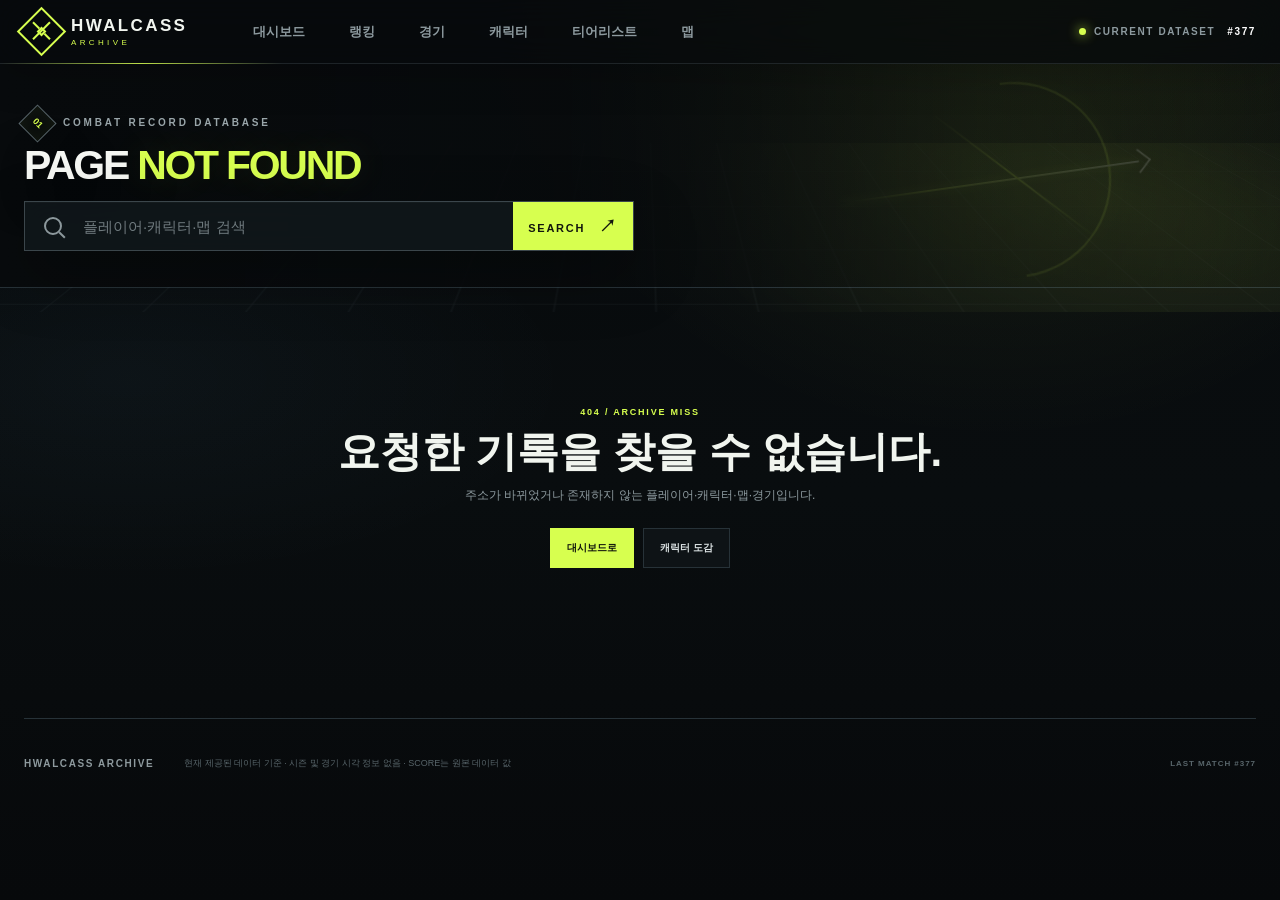
==== commit 83eee88d: "캐릭터 도감의 아이콘도 아틀라스 순서를 쓰도록 수정 직전 수정에서 티어리스트와 상세 화면만 고치고 도감 그리드를 빠뜨렸다. 도감은 CharacterIcon 에 목록의 배열 인덱스(" ====
--- a/index.html
+++ b/index.html
@@ -1 +1 @@
-<!DOCTYPE html><html lang="ko"><head><meta charSet="utf-8"/><meta name="viewport" content="width=device-width, initial-scale=1"/><link rel="stylesheet" href="/_next/static/chunks/070j3a3mcfx7x.css" data-precedence="next"/><link rel="preload" as="script" fetchPriority="low" href="/_next/static/chunks/0ht900cau6_ur.js"/><script src="/_next/static/chunks/0r8nt2o8muejo.js" async=""></script><script src="/_next/static/chunks/07lhk_q6pmm3r.js" async=""></script><script src="/_next/static/chunks/turbopack-05c8c~j12fn14.js" async=""></script><script src="/_next/static/chunks/0dbhjjzl8qfwv.js" async=""></script><script src="/_next/static/chunks/101t6tce.d523.js" async=""></script><link rel="preload" href="/character-icons/atlas.png" as="image"/><link rel="preload" as="image" href="/character-icons/atlas.png"/><title>활카이브 — Hwalcass Archive</title><meta name="description" content="활카스 142종 캐릭터의 스킬셋·가젯과 28개 맵 도감, 플레이어 티어, 승률, K/D와 경기 기록을 확인하세요."/><meta property="og:title" content="활카이브 — Hwalcass Archive"/><meta property="og:description" content="활카스 142종 캐릭터의 스킬셋·가젯과 28개 맵 도감, 플레이어 티어, 승률, K/D와 경기 기록을 확인하세요."/><meta property="og:image" content="https://hwalcass.netlify.app/og.png"/><meta property="og:image:width" content="1536"/><meta property="og:image:height" content="910"/><meta property="og:image:alt" content="Hwalcass Archive"/><meta property="og:type" content="website"/><meta name="twitter:card" content="summary_large_image"/><meta name="twitter:title" content="활카이브 — Hwalcass Archive"/><meta name="twitter:description" content="활카스 142종 캐릭터의 스킬셋·가젯과 28개 맵 도감, 플레이어 티어, 승률, K/D와 경기 기록을 확인하세요."/><meta name="twitter:image" content="https://hwalcass.netlify.app/og.png"/><link rel="shortcut icon" href="/icon.png"/><link rel="icon" href="/icon.png"/><script src="/_next/static/chunks/03~yq9q893hmn.js" noModule=""></script></head><body><div hidden=""><!--$--><!--/$--></div><main class="loading-screen"><div class="loading-mark"><span></span>H</div><p>ARCHIVE SYNCING</p><div class="loading-bar"><span></span></div></main><!--$--><!--/$--><script src="/_next/static/chunks/0ht900cau6_ur.js" id="_R_" async=""></script><script>(self.__next_f=self.__next_f||[]).push([0])</script><script>self.__next_f.push([1,"1:\"$Sreact.fragment\"\n2:I[39756,[\"/_next/static/chunks/0dbhjjzl8qfwv.js\"],\"default\"]\n3:I[37457,[\"/_next/static/chunks/0dbhjjzl8qfwv.js\"],\"default\"]\n4:I[47257,[\"/_next/static/chunks/0dbhjjzl8qfwv.js\"],\"ClientPageRoot\"]\n5:I[31713,[\"/_next/static/chunks/0dbhjjzl8qfwv.js\",\"/_next/static/chunks/101t6tce.d523.js\"],\"default\"]\n8:I[97367,[\"/_next/static/chunks/0dbhjjzl8qfwv.js\"],\"OutletBoundary\"]\n9:\"$Sreact.suspense\"\nb:I[97367,[\"/_next/static/chunks/0dbhjjzl8qfwv.js\"],\"ViewportBoundary\"]\nd:I[97367,[\"/_next/static/chunks/0dbhjjzl8qfwv.js\"],\"MetadataBoundary\"]\nf:I[68027,[\"/_next/static/chunks/0dbhjjzl8qfwv.js\"],\"default\",1]\n:HL[\"/_next/static/chunks/070j3a3mcfx7x.css\",\"style\"]\n:HL[\"/character-icons/atlas.png\",\"image\"]\n"])</script><script>self.__next_f.push([1,"0:{\"P\":null,\"c\":[\"\",\"\"],\"q\":\"\",\"i\":false,\"f\":[[[\"\",{\"children\":[\"__PAGE__\",{}]},\"$undefined\",\"$undefined\",16],[[\"$\",\"$1\",\"c\",{\"children\":[[[\"$\",\"link\",\"0\",{\"rel\":\"stylesheet\",\"href\":\"/_next/static/chunks/070j3a3mcfx7x.css\",\"precedence\":\"next\",\"crossOrigin\":\"$undefined\",\"nonce\":\"$undefined\"}],[\"$\",\"script\",\"script-0\",{\"src\":\"/_next/static/chunks/0dbhjjzl8qfwv.js\",\"async\":true,\"nonce\":\"$undefined\"}]],[\"$\",\"html\",null,{\"lang\":\"ko\",\"children\":[[\"$\",\"head\",null,{\"children\":[\"$\",\"link\",null,{\"rel\":\"preload\",\"as\":\"image\",\"href\":\"/character-icons/atlas.png\"}]}],[\"$\",\"body\",null,{\"children\":[\"$\",\"$L2\",null,{\"parallelRouterKey\":\"children\",\"error\":\"$undefined\",\"errorStyles\":\"$undefined\",\"errorScripts\":\"$undefined\",\"template\":[\"$\",\"$L3\",null,{}],\"templateStyles\":\"$undefined\",\"templateScripts\":\"$undefined\",\"notFound\":[[[\"$\",\"title\",null,{\"children\":\"404: This page could not be found.\"}],[\"$\",\"div\",null,{\"style\":{\"fontFamily\":\"system-ui,\\\"Segoe UI\\\",Roboto,Helvetica,Arial,sans-serif,\\\"Apple Color Emoji\\\",\\\"Segoe UI Emoji\\\"\",\"height\":\"100vh\",\"textAlign\":\"center\",\"display\":\"flex\",\"flexDirection\":\"column\",\"alignItems\":\"center\",\"justifyContent\":\"center\"},\"children\":[\"$\",\"div\",null,{\"children\":[[\"$\",\"style\",null,{\"dangerouslySetInnerHTML\":{\"__html\":\"body{color:#000;background:#fff;margin:0}.next-error-h1{border-right:1px solid rgba(0,0,0,.3)}@media (prefers-color-scheme:dark){body{color:#fff;background:#000}.next-error-h1{border-right:1px solid rgba(255,255,255,.3)}}\"}}],[\"$\",\"h1\",null,{\"className\":\"next-error-h1\",\"style\":{\"display\":\"inline-block\",\"margin\":\"0 20px 0 0\",\"padding\":\"0 23px 0 0\",\"fontSize\":24,\"fontWeight\":500,\"verticalAlign\":\"top\",\"lineHeight\":\"49px\"},\"children\":404}],[\"$\",\"div\",null,{\"style\":{\"display\":\"inline-block\"},\"children\":[\"$\",\"h2\",null,{\"style\":{\"fontSize\":14,\"fontWeight\":400,\"lineHeight\":\"49px\",\"margin\":0},\"children\":\"This page could not be found.\"}]}]]}]}]],[]],\"forbidden\":\"$undefined\",\"unauthorized\":\"$undefined\"}]}]]}]]}],{\"children\":[[\"$\",\"$1\",\"c\",{\"children\":[[\"$\",\"$L4\",null,{\"Component\":\"$5\",\"serverProvidedParams\":{\"searchParams\":{},\"params\":{},\"promises\":[\"$@6\",\"$@7\"]}}],[[\"$\",\"script\",\"script-0\",{\"src\":\"/_next/static/chunks/101t6tce.d523.js\",\"async\":true,\"nonce\":\"$undefined\"}]],[\"$\",\"$L8\",null,{\"children\":[\"$\",\"$9\",null,{\"name\":\"Next.MetadataOutlet\",\"children\":\"$@a\"}]}]]}],{},null,false,null]},null,false,null],[\"$\",\"$1\",\"h\",{\"children\":[null,[\"$\",\"$Lb\",null,{\"children\":\"$Lc\"}],[\"$\",\"div\",null,{\"hidden\":true,\"children\":[\"$\",\"$Ld\",null,{\"children\":[\"$\",\"$9\",null,{\"name\":\"Next.Metadata\",\"children\":\"$Le\"}]}]}],null]}],false]],\"m\":\"$undefined\",\"G\":[\"$f\",[[\"$\",\"link\",\"0\",{\"rel\":\"stylesheet\",\"href\":\"/_next/static/chunks/070j3a3mcfx7x.css\",\"precedence\":\"next\",\"crossOrigin\":\"$undefined\",\"nonce\":\"$undefined\"}]]],\"S\":true,\"h\":null,\"s\":\"$undefined\",\"l\":\"$undefined\",\"p\":\"$undefined\",\"d\":\"$undefined\",\"b\":\"t4ZIZ78pMHet-wMQ1Djuf\"}\n"])</script><script>self.__next_f.push([1,"6:{}\n7:\"$0:f:0:1:1:children:0:props:children:0:props:serverProvidedParams:params\"\n"])</script><script>self.__next_f.push([1,"c:[[\"$\",\"meta\",\"0\",{\"charSet\":\"utf-8\"}],[\"$\",\"meta\",\"1\",{\"name\":\"viewport\",\"content\":\"width=device-width, initial-scale=1\"}]]\n"])</script><script>self.__next_f.push([1,"10:I[27201,[\"/_next/static/chunks/0dbhjjzl8qfwv.js\"],\"IconMark\"]\na:null\ne:[[\"$\",\"title\",\"0\",{\"children\":\"활카이브 — Hwalcass Archive\"}],[\"$\",\"meta\",\"1\",{\"name\":\"description\",\"content\":\"활카스 142종 캐릭터의 스킬셋·가젯과 28개 맵 도감, 플레이어 티어, 승률, K/D와 경기 기록을 확인하세요.\"}],[\"$\",\"meta\",\"2\",{\"property\":\"og:title\",\"content\":\"활카이브 — Hwalcass Archive\"}],[\"$\",\"meta\",\"3\",{\"property\":\"og:description\",\"content\":\"활카스 142종 캐릭터의 스킬셋·가젯과 28개 맵 도감, 플레이어 티어, 승률, K/D와 경기 기록을 확인하세요.\"}],[\"$\",\"meta\",\"4\",{\"property\":\"og:image\",\"content\":\"https://hwalcass.netlify.app/og.png\"}],[\"$\",\"meta\",\"5\",{\"property\":\"og:image:width\",\"content\":\"1536\"}],[\"$\",\"meta\",\"6\",{\"property\":\"og:image:height\",\"content\":\"910\"}],[\"$\",\"meta\",\"7\",{\"property\":\"og:image:alt\",\"content\":\"Hwalcass Archive\"}],[\"$\",\"meta\",\"8\",{\"property\":\"og:type\",\"content\":\"website\"}],[\"$\",\"meta\",\"9\",{\"name\":\"twitter:card\",\"content\":\"summary_large_image\"}],[\"$\",\"meta\",\"10\",{\"name\":\"twitter:title\",\"content\":\"활카이브 — Hwalcass Archive\"}],[\"$\",\"meta\",\"11\",{\"name\":\"twitter:description\",\"content\":\"활카스 142종 캐릭터의 스킬셋·가젯과 28개 맵 도감, 플레이어 티어, 승률, K/D와 경기 기록을 확인하세요.\"}],[\"$\",\"meta\",\"12\",{\"name\":\"twitter:image\",\"content\":\"https://hwalcass.netlify.app/og.png\"}],[\"$\",\"link\",\"13\",{\"rel\":\"shortcut icon\",\"href\":\"/icon.png\"}],[\"$\",\"link\",\"14\",{\"rel\":\"icon\",\"href\":\"/icon.png\"}],[\"$\",\"$L10\",\"15\",{}]]\n"])</script></body></html>+<!DOCTYPE html><html lang="ko"><head><meta charSet="utf-8"/><meta name="viewport" content="width=device-width, initial-scale=1"/><link rel="stylesheet" href="/_next/static/chunks/01e0c-gjesq5m.css" data-precedence="next"/><link rel="preload" as="script" fetchPriority="low" href="/_next/static/chunks/0ht900cau6_ur.js"/><script src="/_next/static/chunks/0r8nt2o8muejo.js" async=""></script><script src="/_next/static/chunks/07lhk_q6pmm3r.js" async=""></script><script src="/_next/static/chunks/turbopack-05c8c~j12fn14.js" async=""></script><script src="/_next/static/chunks/0dbhjjzl8qfwv.js" async=""></script><script src="/_next/static/chunks/0k6kr~ze-.qya.js" async=""></script><script src="/_next/static/chunks/07s--8j~ftgqo.js" async=""></script><link rel="preload" href="/character-icons/atlas.png" as="image"/><link rel="preload" as="image" href="/character-icons/atlas.png"/><title>활카이브 — Hwalcass Archive</title><meta name="description" content="활카스 142종 캐릭터의 스킬셋·가젯과 28개 맵 도감, 플레이어 티어, 승률, K/D와 경기 기록을 확인하세요."/><meta property="og:title" content="활카이브 — Hwalcass Archive"/><meta property="og:description" content="활카스 142종 캐릭터의 스킬셋·가젯과 28개 맵 도감, 플레이어 티어, 승률, K/D와 경기 기록을 확인하세요."/><meta property="og:image" content="https://hwalcass.netlify.app/og.png"/><meta property="og:image:width" content="1536"/><meta property="og:image:height" content="910"/><meta property="og:image:alt" content="Hwalcass Archive"/><meta property="og:type" content="website"/><meta name="twitter:card" content="summary_large_image"/><meta name="twitter:title" content="활카이브 — Hwalcass Archive"/><meta name="twitter:description" content="활카스 142종 캐릭터의 스킬셋·가젯과 28개 맵 도감, 플레이어 티어, 승률, K/D와 경기 기록을 확인하세요."/><meta name="twitter:image" content="https://hwalcass.netlify.app/og.png"/><link rel="shortcut icon" href="/icon.png"/><link rel="icon" href="/icon.png"/><script src="/_next/static/chunks/03~yq9q893hmn.js" noModule=""></script></head><body><div hidden=""><!--$--><!--/$--></div><main class="loading-screen"><div class="loading-mark"><span></span>H</div><p>ARCHIVE SYNCING</p><div class="loading-bar"><span></span></div></main><!--$--><!--/$--><script src="/_next/static/chunks/0ht900cau6_ur.js" id="_R_" async=""></script><script>(self.__next_f=self.__next_f||[]).push([0])</script><script>self.__next_f.push([1,"1:\"$Sreact.fragment\"\n2:I[39756,[\"/_next/static/chunks/0dbhjjzl8qfwv.js\",\"/_next/static/chunks/0k6kr~ze-.qya.js\"],\"default\"]\n3:I[37457,[\"/_next/static/chunks/0dbhjjzl8qfwv.js\",\"/_next/static/chunks/0k6kr~ze-.qya.js\"],\"default\"]\n4:I[47257,[\"/_next/static/chunks/0dbhjjzl8qfwv.js\",\"/_next/static/chunks/0k6kr~ze-.qya.js\"],\"ClientPageRoot\"]\n5:I[31713,[\"/_next/static/chunks/0dbhjjzl8qfwv.js\",\"/_next/static/chunks/0k6kr~ze-.qya.js\",\"/_next/static/chunks/07s--8j~ftgqo.js\"],\"default\"]\n8:I[97367,[\"/_next/static/chunks/0dbhjjzl8qfwv.js\",\"/_next/static/chunks/0k6kr~ze-.qya.js\"],\"OutletBoundary\"]\n9:\"$Sreact.suspense\"\nb:I[97367,[\"/_next/static/chunks/0dbhjjzl8qfwv.js\",\"/_next/static/chunks/0k6kr~ze-.qya.js\"],\"ViewportBoundary\"]\nd:I[97367,[\"/_next/static/chunks/0dbhjjzl8qfwv.js\",\"/_next/static/chunks/0k6kr~ze-.qya.js\"],\"MetadataBoundary\"]\nf:I[68027,[\"/_next/static/chunks/0dbhjjzl8qfwv.js\",\"/_next/static/chunks/0k6kr~ze-.qya.js\"],\"default\",1]\n:HL[\"/_next/static/chunks/01e0c-gjesq5m.css\",\"style\"]\n:HL[\"/character-icons/atlas.png\",\"image\"]\n"])</script><script>self.__next_f.push([1,"0:{\"P\":null,\"c\":[\"\",\"\"],\"q\":\"\",\"i\":false,\"f\":[[[\"\",{\"children\":[\"__PAGE__\",{}]},\"$undefined\",\"$undefined\",16],[[\"$\",\"$1\",\"c\",{\"children\":[[[\"$\",\"link\",\"0\",{\"rel\":\"stylesheet\",\"href\":\"/_next/static/chunks/01e0c-gjesq5m.css\",\"precedence\":\"next\",\"crossOrigin\":\"$undefined\",\"nonce\":\"$undefined\"}],[\"$\",\"script\",\"script-0\",{\"src\":\"/_next/static/chunks/0dbhjjzl8qfwv.js\",\"async\":true,\"nonce\":\"$undefined\"}],[\"$\",\"script\",\"script-1\",{\"src\":\"/_next/static/chunks/0k6kr~ze-.qya.js\",\"async\":true,\"nonce\":\"$undefined\"}]],[\"$\",\"html\",null,{\"lang\":\"ko\",\"children\":[[\"$\",\"head\",null,{\"children\":[\"$\",\"link\",null,{\"rel\":\"preload\",\"as\":\"image\",\"href\":\"/character-icons/atlas.png\"}]}],[\"$\",\"body\",null,{\"children\":[\"$\",\"$L2\",null,{\"parallelRouterKey\":\"children\",\"error\":\"$undefined\",\"errorStyles\":\"$undefined\",\"errorScripts\":\"$undefined\",\"template\":[\"$\",\"$L3\",null,{}],\"templateStyles\":\"$undefined\",\"templateScripts\":\"$undefined\",\"notFound\":[[[\"$\",\"title\",null,{\"children\":\"404: This page could not be found.\"}],[\"$\",\"div\",null,{\"style\":{\"fontFamily\":\"system-ui,\\\"Segoe UI\\\",Roboto,Helvetica,Arial,sans-serif,\\\"Apple Color Emoji\\\",\\\"Segoe UI Emoji\\\"\",\"height\":\"100vh\",\"textAlign\":\"center\",\"display\":\"flex\",\"flexDirection\":\"column\",\"alignItems\":\"center\",\"justifyContent\":\"center\"},\"children\":[\"$\",\"div\",null,{\"children\":[[\"$\",\"style\",null,{\"dangerouslySetInnerHTML\":{\"__html\":\"body{color:#000;background:#fff;margin:0}.next-error-h1{border-right:1px solid rgba(0,0,0,.3)}@media (prefers-color-scheme:dark){body{color:#fff;background:#000}.next-error-h1{border-right:1px solid rgba(255,255,255,.3)}}\"}}],[\"$\",\"h1\",null,{\"className\":\"next-error-h1\",\"style\":{\"display\":\"inline-block\",\"margin\":\"0 20px 0 0\",\"padding\":\"0 23px 0 0\",\"fontSize\":24,\"fontWeight\":500,\"verticalAlign\":\"top\",\"lineHeight\":\"49px\"},\"children\":404}],[\"$\",\"div\",null,{\"style\":{\"display\":\"inline-block\"},\"children\":[\"$\",\"h2\",null,{\"style\":{\"fontSize\":14,\"fontWeight\":400,\"lineHeight\":\"49px\",\"margin\":0},\"children\":\"This page could not be found.\"}]}]]}]}]],[]],\"forbidden\":\"$undefined\",\"unauthorized\":\"$undefined\"}]}]]}]]}],{\"children\":[[\"$\",\"$1\",\"c\",{\"children\":[[\"$\",\"$L4\",null,{\"Component\":\"$5\",\"serverProvidedParams\":{\"searchParams\":{},\"params\":{},\"promises\":[\"$@6\",\"$@7\"]}}],[[\"$\",\"script\",\"script-0\",{\"src\":\"/_next/static/chunks/07s--8j~ftgqo.js\",\"async\":true,\"nonce\":\"$undefined\"}]],[\"$\",\"$L8\",null,{\"children\":[\"$\",\"$9\",null,{\"name\":\"Next.MetadataOutlet\",\"children\":\"$@a\"}]}]]}],{},null,false,null]},null,false,null],[\"$\",\"$1\",\"h\",{\"children\":[null,[\"$\",\"$Lb\",null,{\"children\":\"$Lc\"}],[\"$\",\"div\",null,{\"hidden\":true,\"children\":[\"$\",\"$Ld\",null,{\"children\":[\"$\",\"$9\",null,{\"name\":\"Next.Metadata\",\"children\":\"$Le\"}]}]}],null]}],false]],\"m\":\"$undefined\",\"G\":[\"$f\",[[\"$\",\"link\",\"0\",{\"rel\":\"stylesheet\",\"href\":\"/_next/static/chunks/01e0c-gjesq5m.css\",\"precedence\":\"next\",\"crossOrigin\":\"$undefined\",\"nonce\":\"$undefined\"}]]],\"S\":true,\"h\":null,\"s\":\"$undefined\",\"l\":\"$undefined\",\"p\":\"$undefined\",\"d\":\"$undefined\",\"b\":\"sJ4jyiGimgY0l-0LmklAg\"}\n"])</script><script>self.__next_f.push([1,"6:{}\n7:\"$0:f:0:1:1:children:0:props:children:0:props:serverProvidedParams:params\"\n"])</script><script>self.__next_f.push([1,"c:[[\"$\",\"meta\",\"0\",{\"charSet\":\"utf-8\"}],[\"$\",\"meta\",\"1\",{\"name\":\"viewport\",\"content\":\"width=device-width, initial-scale=1\"}]]\n"])</script><script>self.__next_f.push([1,"10:I[27201,[\"/_next/static/chunks/0dbhjjzl8qfwv.js\",\"/_next/static/chunks/0k6kr~ze-.qya.js\"],\"IconMark\"]\na:null\ne:[[\"$\",\"title\",\"0\",{\"children\":\"활카이브 — Hwalcass Archive\"}],[\"$\",\"meta\",\"1\",{\"name\":\"description\",\"content\":\"활카스 142종 캐릭터의 스킬셋·가젯과 28개 맵 도감, 플레이어 티어, 승률, K/D와 경기 기록을 확인하세요.\"}],[\"$\",\"meta\",\"2\",{\"property\":\"og:title\",\"content\":\"활카이브 — Hwalcass Archive\"}],[\"$\",\"meta\",\"3\",{\"property\":\"og:description\",\"content\":\"활카스 142종 캐릭터의 스킬셋·가젯과 28개 맵 도감, 플레이어 티어, 승률, K/D와 경기 기록을 확인하세요.\"}],[\"$\",\"meta\",\"4\",{\"property\":\"og:image\",\"content\":\"https://hwalcass.netlify.app/og.png\"}],[\"$\",\"meta\",\"5\",{\"property\":\"og:image:width\",\"content\":\"1536\"}],[\"$\",\"meta\",\"6\",{\"property\":\"og:image:height\",\"content\":\"910\"}],[\"$\",\"meta\",\"7\",{\"property\":\"og:image:alt\",\"content\":\"Hwalcass Archive\"}],[\"$\",\"meta\",\"8\",{\"property\":\"og:type\",\"content\":\"website\"}],[\"$\",\"meta\",\"9\",{\"name\":\"twitter:card\",\"content\":\"summary_large_image\"}],[\"$\",\"meta\",\"10\",{\"name\":\"twitter:title\",\"content\":\"활카이브 — Hwalcass Archive\"}],[\"$\",\"meta\",\"11\",{\"name\":\"twitter:description\",\"content\":\"활카스 142종 캐릭터의 스킬셋·가젯과 28개 맵 도감, 플레이어 티어, 승률, K/D와 경기 기록을 확인하세요.\"}],[\"$\",\"meta\",\"12\",{\"name\":\"twitter:image\",\"content\":\"https://hwalcass.netlify.app/og.png\"}],[\"$\",\"link\",\"13\",{\"rel\":\"shortcut icon\",\"href\":\"/icon.png\"}],[\"$\",\"link\",\"14\",{\"rel\":\"icon\",\"href\":\"/icon.png\"}],[\"$\",\"$L10\",\"15\",{}]]\n"])</script></body></html>
--- a/_next/static/chunks/01e0c-gjesq5m.css
+++ b/_next/static/chunks/01e0c-gjesq5m.css
@@ -0,0 +1 @@
+:root{--ink:#080b0d;--surface:#0e1316;--surface-2:#131a1e;--surface-3:#182126;--line:#273238;--line-soft:#9bb1bc1f;--text:#f1f5ef;--muted:#8d9a9f;--lime:#d7ff4f;--mint:#7dffb2;--blue:#76c9ff;--loss:#ff667a;--gold:#ffcc4a;--display:"Arial Narrow", "Roboto Condensed", "Noto Sans KR", sans-serif;--body:Inter, Pretendard, "Noto Sans KR", Arial, sans-serif}*{box-sizing:border-box}html{background:var(--ink);scroll-behavior:smooth}body{background:radial-gradient(circle at 85% 8%, #d7ff4f0e, transparent 25rem), var(--ink);color:var(--text);font-family:var(--body);min-width:320px;margin:0}button,input{font:inherit}button{color:inherit}button:focus-visible,input:focus-visible{outline:2px solid var(--lime);outline-offset:3px}.site-shell{min-height:100vh;overflow:hidden}.topbar{z-index:20;border-bottom:1px solid var(--line);-webkit-backdrop-filter:blur(18px);backdrop-filter:blur(18px);background:#080b0de6;align-items:center;gap:48px;width:100%;height:64px;padding:0 max(24px,50vw - 640px);display:flex;position:relative}.brand{cursor:pointer;background:0 0;border:0;align-items:center;gap:12px;padding:0;display:flex}.brand-mark{border:2px solid var(--lime);width:35px;height:35px;position:relative;transform:rotate(45deg)}.brand-mark:before,.brand-mark:after{content:"";background:var(--lime);position:absolute}.brand-mark:before{width:24px;height:2px;top:14px;left:3px}.brand-mark:after{width:2px;height:24px;top:3px;left:14px}.brand-mark span{background:var(--ink);border:2px solid var(--lime);width:7px;height:7px;position:absolute;top:12px;left:12px}.brand-copy{text-align:left;line-height:1;display:grid}.brand-copy strong{font:900 17px/1 var(--display);letter-spacing:.14em}.brand-copy small{color:var(--lime);letter-spacing:.42em;margin-top:5px;font-size:8px}.topbar nav{gap:8px;height:100%;display:flex}.topbar nav button{color:var(--muted);cursor:pointer;background:0 0;border:0;padding:0 18px;font-size:13px;font-weight:700;position:relative}.topbar nav button:hover,.topbar nav button.active{color:#fff}.topbar nav button.active:after{content:"";background:var(--lime);height:3px;position:absolute;bottom:0;left:18px;right:18px;box-shadow:0 0 16px #d7ff4f80}.season-pill{color:var(--muted);font:700 10px/1 var(--display);letter-spacing:.16em;align-items:center;gap:8px;margin-left:auto;display:flex}.season-pill span{background:var(--lime);width:7px;height:7px;box-shadow:0 0 12px var(--lime);border-radius:50%;animation:2s infinite pulse}.season-pill b{color:#fff;padding-left:4px}.hero{border-bottom:1px solid var(--line);place-items:center;min-height:420px;display:grid;position:relative;overflow:visible}.hero:before{content:"";background:linear-gradient(90deg, var(--ink) 0%, #080b0ddb 47%, #080b0d4d 100%);z-index:2;position:absolute;inset:0}.hero-grid{opacity:.32;background-image:linear-gradient(var(--line-soft) 1px, transparent 1px), linear-gradient(90deg, var(--line-soft) 1px, transparent 1px);transform-origin:bottom;background-size:54px 54px;position:absolute;inset:0;transform:perspective(620px)rotateX(54deg)scale(1.8)translateY(10%)}.hero-grid:after{content:"";background:radial-gradient(circle at 75% 45%,#d7ff4f47,#0000 18rem);position:absolute;inset:0}.hero-content{z-index:4;width:min(1280px,100% - 48px);margin:0 auto;padding:46px 0 42px;position:relative}.eyebrow{color:#9aa6aa;font:800 10px/1 var(--display);letter-spacing:.28em;align-items:center;gap:12px;display:flex}.eyebrow span{width:27px;height:27px;color:var(--lime);letter-spacing:0;border:1px solid #5a676c;place-items:center;font-size:9px;display:grid;transform:rotate(45deg)}.hero h1{color:#f5f7f3;max-width:650px;font:900 clamp(48px, 4.5vw, 64px)/.88 var(--display);letter-spacing:-.055em;text-transform:uppercase;margin:19px 0 14px}.hero h1 em{color:var(--lime);font-style:normal}.hero-description{color:#a7b1b4;max-width:560px;margin-bottom:20px;font-size:14px;line-height:1.65}.hero-arrow{z-index:1;opacity:.48;width:min(44vw,620px);height:350px;position:absolute;top:47%;right:2vw;transform:translateY(-47%)rotate(-8deg)scale(.86)}.hero-arrow:before{content:"";border:4px solid #d7ff4fa8;border-color:#d7ff4fa8 #d7ff4fa8 #0000 #0000;border-radius:50%;width:330px;height:330px;position:absolute;top:28px;right:90px;transform:rotate(45deg);box-shadow:10px -10px 30px #d7ff4f12}.hero-arrow:after{content:"";background:linear-gradient(transparent, var(--lime), transparent);width:3px;height:354px;position:absolute;top:13px;right:255px;transform:rotate(-45deg)}.hero-arrow span{background:linear-gradient(90deg, transparent, var(--lime) 30%, white);width:520px;height:3px;position:absolute;top:194px;right:40px;box-shadow:0 0 14px #d7ff4fb3}.hero-arrow i{border-top:3px solid #fff;border-right:3px solid #fff;width:30px;height:30px;position:absolute;top:180px;right:25px;transform:rotate(45deg)}.hero-compact h1{margin:14px 0 20px;font-size:clamp(42px,4vw,56px)}.hero-compact .hero-arrow{right:0;transform:translateY(-50%)rotate(-8deg)scale(.76)}.search{background:#12191d;border:1px solid #354247;align-items:center;width:min(700px,100%);height:56px;display:flex;position:relative;box-shadow:0 20px 60px #00000040}.search:focus-within{border-color:var(--lime);box-shadow:0 0 0 1px var(--lime), 0 18px 70px #0000004d}.search-icon{border:2px solid #8c989c;border-radius:50%;flex:none;width:18px;height:18px;margin:0 19px;position:relative}.search-icon:after{content:"";background:#8c989c;width:8px;height:2px;position:absolute;bottom:-3px;right:-6px;transform:rotate(45deg)}.search input{color:#fff;background:0 0;border:0;flex:1;align-self:stretch;min-width:0;font-size:15px}.search input:focus-visible{outline:none}.search input::placeholder{color:#6f7a7e}.clear-search{color:#77858a;cursor:pointer;background:0 0;border:0;width:40px;font-size:22px}.search-submit{background:var(--lime);color:#11150d;min-width:140px;font:900 11px/1 var(--display);letter-spacing:.16em;cursor:pointer;border:0;align-self:stretch}.search-submit:hover{background:#e4ff80}.search-submit span{margin-left:9px;font-size:17px}.search-results{border:1px solid var(--line);z-index:10;background:#11181c;width:min(700px,100%);padding:8px;position:absolute;top:calc(100% - 56px);box-shadow:0 28px 80px #0000008c}.search-results-head{color:var(--muted);justify-content:space-between;padding:10px 13px 14px;font-size:11px;display:flex}.search-results-head b{color:var(--lime)}.search-results button{border:0;border-top:1px solid var(--line-soft);text-align:left;cursor:pointer;background:0 0;grid-template-columns:1fr auto 20px;align-items:center;gap:14px;width:100%;min-height:54px;padding:12px 14px;display:grid}.search-results button:hover{background:#ffffff09}.search-results button strong{font-size:15px}.search-results button small{color:var(--muted);font-size:11px}.search-results button>b{color:var(--lime)}.search-results>p{color:var(--muted);margin:0;padding:20px 14px;font-size:13px}.archive-stats{grid-template-columns:repeat(4,1fr);width:min(700px,100%);margin-top:20px;display:grid}.archive-stats div{border-left:1px solid var(--line);padding:0 22px;display:grid}.archive-stats div:first-child{border:0;padding-left:0}.archive-stats strong{font:900 23px/1 var(--display);letter-spacing:-.02em}.archive-stats span{color:#667277;font:700 8px/1 var(--display);letter-spacing:.18em;margin-top:7px}.content-wrap{width:min(1280px,100% - 48px);margin:0 auto}.home-grid{grid-template-columns:1.7fr .83fr;gap:20px;padding:48px 0 84px;display:grid}.panel{background:var(--surface);border:1px solid var(--line)}.section-head{border-bottom:1px solid var(--line);justify-content:space-between;align-items:center;min-height:92px;padding:0 25px;display:flex}.section-head p,.directory-head p,.profile-main p,.character-hero-card p,.modal-head p{color:var(--lime);font:800 9px/1 var(--display);letter-spacing:.22em;margin:0 0 7px}.section-head h2,.directory-head h2{font:900 24px/1 var(--display);letter-spacing:-.025em;margin:0}.section-head button{color:var(--muted);cursor:pointer;background:0 0;border:0;font-size:11px;font-weight:700}.section-head button:hover{color:#fff}.section-head button span{color:var(--lime);margin-left:8px}.match-row{border:0;border-bottom:1px solid var(--line-soft);text-align:left;cursor:pointer;background:0 0;grid-template-columns:38px 1.1fr .8fr 1fr 72px 24px;align-items:center;gap:15px;width:100%;min-height:88px;padding:13px 20px;display:grid}.match-row:last-child{border-bottom:0}.match-row:hover{background:var(--surface-2)}.match-index{color:#546167;font:800 11px/1 var(--display)}.map-block,.score-block,.mvp-block{min-width:0;display:grid}.map-block small,.score-block small,.mvp-block small,.rank-stat small,.history-row small{color:#667378;font:700 8px/1 var(--display);letter-spacing:.11em;margin-bottom:7px}.map-block strong,.score-block strong,.mvp-block strong{text-overflow:ellipsis;white-space:nowrap;overflow:hidden}.map-block strong{font-size:14px}.score-block strong{font:900 20px/1 var(--display);color:var(--lime)}.mvp-block strong{font-size:12px}.mvp-block em{color:var(--lime);font:800 9px/1 var(--display);margin-top:4px;font-style:normal}.team-count{color:#899498;grid-template-columns:18px 1fr 18px 1fr;align-items:center;gap:3px;font-size:9px;display:grid}.team-count i{height:3px;display:block}.win-line{background:var(--mint)}.loss-line{background:var(--loss)}.row-arrow{color:#59666b;font-size:18px}.match-row:hover .row-arrow,.history-row:hover .row-arrow{color:var(--lime)}.rank-row{border:0;border-bottom:1px solid var(--line-soft);text-align:left;cursor:pointer;background:0 0;grid-template-columns:34px 42px 1fr auto;align-items:center;gap:12px;width:100%;min-height:73px;padding:10px 20px;display:grid}.rank-row:last-child{border-bottom:0}.rank-row:hover{background:var(--surface-2)}.rank-number{color:#69767a;font:900 11px/1 var(--display)}.rank-1{color:var(--gold)}.rank-2{color:#c9d3d6}.rank-3{color:#c68a5b}.player-head{color:#aab5b8;width:38px;height:38px;font:900 9px/1 var(--display);background:#202a2f;border:1px solid #3b4b52;flex:none;place-items:center;display:grid;position:relative;overflow:hidden}.player-head img{z-index:1;object-fit:cover;width:100%;height:100%;image-rendering:pixelated;position:absolute;inset:0}.player-head-fallback{background:linear-gradient(135deg,#263238,#141c20);width:100%;height:100%;display:block}.player-head-profile{clip-path:polygon(14% 0,100% 0,100% 86%,86% 100%,0 100%,0 14%);border-color:#d7ff4f7a;width:86px;height:86px;font-size:18px}.player-head-match{width:34px;height:34px}.rank-name{gap:6px;min-width:0;display:grid}.rank-name strong{text-overflow:ellipsis;white-space:nowrap;font-size:14px;overflow:hidden}.rank-stat{text-align:right;display:grid}.rank-stat strong{font:900 17px/1 var(--display)}.rank-stat small{margin:5px 0 0}.tier{color:#cbd4d7;width:fit-content;font:900 10px/1 var(--display);letter-spacing:.065em;white-space:nowrap;align-items:center;gap:7px;display:inline-flex}.tier-icon{object-fit:contain;width:18px;height:18px;image-rendering:pixelated;filter:drop-shadow(0 2px 4px #00000080)}.tier-star{color:#fff4a8}.tier-neth{color:#b49eaa}.tier-dia{color:#63eeeb}.tier-ame{color:#ca8dff}.tier-gold{color:#ffd34f}.tier-silv{color:#e0e8eb}.tier-bron{color:#e08350}.tier-compact{letter-spacing:.035em;font-size:9px}.tier-compact .tier-icon{width:16px;height:16px}.quick-card{border:1px solid var(--line);background:linear-gradient(135deg,#10171a,#0e1316);justify-content:space-between;align-items:center;min-height:148px;padding:26px 30px;display:flex}.quick-card>div{grid-template-columns:38px 1fr;display:grid}.quick-icon{color:var(--lime);grid-row:1/3;align-self:center;font-size:26px}.quick-card p{color:var(--muted);margin:0 0 9px;font-size:10px}.quick-card button{width:fit-content;font:900 17px/1 var(--display);cursor:pointer;background:0 0;border:0;padding:0}.quick-card button span{color:var(--lime);margin-left:8px}.quick-card>strong{text-align:right;font:900 36px/1 var(--display);color:#2a363b;display:grid}.quick-card>strong small{letter-spacing:.16em;margin-top:6px;font-size:8px}.map-card{background:linear-gradient(135deg,#10171a,#192428d1),repeating-linear-gradient(45deg,#0000,#0000 6px,#ffffff05 6px 7px)}.directory-view,.profile-view{padding:55px 0 90px}.directory-head{justify-content:space-between;align-items:end;margin-bottom:24px;display:flex}.directory-head h2{font-size:34px}.directory-head>span{color:var(--muted);font:800 9px/1 var(--display);letter-spacing:.16em}.catalog-intro>span{color:var(--muted);margin-top:9px;font-size:11px;display:block}.breadcrumb{color:#5f6d72;min-height:30px;font:800 8px/1 var(--display);letter-spacing:.12em;white-space:nowrap;align-items:center;gap:9px;margin:0 0 18px;display:flex;overflow-x:auto}.breadcrumb button{color:var(--muted);cursor:pointer;letter-spacing:inherit;background:0 0;border:0;padding:5px 0}.breadcrumb button:hover{color:var(--lime)}.breadcrumb strong{color:#dce3e4;font-weight:800}.match-directory-panel{overflow:hidden}.directory-empty{text-align:center;place-content:center;justify-items:center;gap:9px;min-height:190px;padding:30px;display:grid}.directory-empty strong{font:900 14px/1.3 var(--display)}.directory-empty span{color:var(--muted);font-size:10px}.ranking-table{border:1px solid var(--line);background:var(--surface);overflow:hidden}.table-head,.table-row{grid-template-columns:55px minmax(210px,1.3fr) minmax(125px,.8fr) minmax(140px,.7fr) 85px 75px 65px;align-items:center;gap:14px;padding:0 20px;display:grid}.table-head{border-bottom:1px solid var(--line);color:#67757a;min-height:44px;font:800 8px/1 var(--display);letter-spacing:.14em;text-transform:uppercase;background:#11181b}.table-row{border:0;border-bottom:1px solid var(--line-soft);text-align:left;cursor:pointer;background:0 0;width:100%;min-height:68px;font-size:12px}.table-row:last-child{border:0}.table-row:hover{background:var(--surface-2)}.table-rank{color:#667277;font:900 12px/1 var(--display)}.table-player{grid-template-columns:42px 1fr;align-items:center;column-gap:12px;min-width:0;display:grid}.table-player .player-head{grid-row:1/3}.table-player strong{text-overflow:ellipsis;white-space:nowrap;align-self:end;overflow:hidden}.table-player small{color:var(--muted);align-self:start;margin-top:4px;font-size:9px}.table-row>strong{font:900 13px/1 var(--display)}.form-dots{gap:4px;display:flex}.form-dots>span{color:#0b100d;width:21px;height:21px;font:900 8px/1 var(--display);place-items:center;display:grid}.form-win{background:var(--mint)}.form-loss{background:var(--loss)}.filter-box{border:1px solid var(--line);background:var(--surface);width:230px;height:42px;color:var(--muted);align-items:center;gap:10px;padding:0 14px;display:flex}.filter-box input{color:#fff;background:0 0;border:0;width:100%;min-width:0;font-size:12px}.character-grid{grid-template-columns:repeat(5,1fr);gap:12px;display:grid}.character-card{isolation:isolate;border:1px solid var(--line);background:linear-gradient(145deg, var(--surface-2), var(--surface));text-align:left;cursor:pointer;flex-direction:column;align-items:flex-start;min-height:250px;padding:20px 22px 22px;display:flex;position:relative;overflow:hidden}.character-card:after{content:"";border:1px solid #d7ff4f17;width:170px;height:170px;position:absolute;inset:auto -40px -70px auto;transform:rotate(45deg)}.character-card:hover{border-color:#d7ff4f8c;transform:translateY(-3px)}.character-rank{color:#566368;font:800 9px/1 var(--display);position:absolute;top:18px;right:18px}.character-card h3{max-width:calc(100% - 36px);margin:7px 0 20px;font-size:20px;line-height:1.15}.character-card>div{grid-template-columns:repeat(3,1fr);gap:8px;width:100%;display:grid}.character-card>div span{gap:5px;display:grid}.character-card small{color:var(--muted);font-size:9px}.character-card strong{font:900 15px/1 var(--display)}.character-card em{color:var(--lime);font:800 9px/1 var(--display);letter-spacing:.1em;margin-top:auto;font-style:normal}.character-icon{z-index:1;background:radial-gradient(circle,#d7ff4f0e,#0000 70%);flex:none;place-items:center;display:grid;position:relative;overflow:hidden}.character-icon-sprite{background-image:url(/character-icons/atlas.png);background-repeat:no-repeat;background-size:1200% 1200%;background-position:var(--character-icon-x) var(--character-icon-y);filter:drop-shadow(0 12px 18px #00000061);width:100%;height:100%;transition:transform .3s,filter .3s;display:block}.character-icon-card{width:78px;height:78px;margin:0 0 2px -3px}.character-card:hover .character-icon-sprite{filter:drop-shadow(0 16px 22px #00000073)drop-shadow(0 0 12px #d7ff4f1a);transform:translateY(-3px)scale(1.06)}.character-icon-hero{background:radial-gradient(circle,#d7ff4f17,#0000 68%);border:1px solid #d7ff4f40;width:112px;height:112px;padding:10px}.map-grid{grid-template-columns:repeat(3,minmax(0,1fr));gap:13px;display:grid}.map-codex-card{aspect-ratio:500/276;border:1px solid var(--line);color:#fff;text-align:left;cursor:pointer;background:#0c1214;min-width:0;padding:0;position:relative;overflow:hidden}.map-codex-card:after{content:"";pointer-events:none;border:1px solid #0000;transition:border-color .25s;position:absolute;inset:0}.map-codex-card>img{object-fit:cover;width:100%;height:100%;transition:transform .45s cubic-bezier(.2,.8,.2,1),filter .3s}.map-codex-copy{background:linear-gradient(#0000,#050809f0);gap:6px;padding:42px 18px 16px;display:grid;position:absolute;inset:auto 0 0}.map-codex-copy small{color:var(--lime);font:800 8px/1 var(--display);letter-spacing:.14em}.map-codex-copy>strong{text-overflow:ellipsis;white-space:nowrap;font:900 19px/1.08 var(--display);overflow:hidden}.map-codex-copy>span{color:#9aa7aa;font:800 8px/1 var(--display);letter-spacing:.09em;align-items:center;gap:5px;display:flex}.map-codex-copy .map-side-rates{letter-spacing:0;gap:10px;margin-top:2px}.map-codex-copy .map-side-rates b{font-size:9px}.attack-rate,.stat-attack strong{color:#ff6b75!important}.defense-rate,.stat-defense strong{color:#69cfff!important}.map-codex-copy b{color:#fff;font-size:11px}.map-codex-copy i{color:var(--lime);margin-left:auto;font-size:15px;font-style:normal}.map-codex-card:hover{border-color:#d7ff4f8c}.map-codex-card:hover:after{border-color:#d7ff4f61}.map-codex-card:hover>img{filter:saturate(1.08)contrast(1.04);transform:scale(1.055)}.back-button{color:var(--muted);cursor:pointer;background:0 0;border:0;margin-bottom:20px;padding:0;font-size:11px}.back-button:hover{color:#fff}.profile-card,.character-hero-card{border:1px solid var(--line);background:radial-gradient(circle at 86% 30%, #d7ff4f12, transparent 26rem), var(--surface);grid-template-columns:1.25fr auto;gap:30px;padding:34px;display:grid}.profile-main{align-items:center;gap:22px;display:flex}.character-identity{align-items:center;gap:24px;min-width:0;display:flex}.character-identity-copy{min-width:0}.profile-links{flex-wrap:wrap;align-items:center;gap:12px;display:flex}.profile-links button{border:1px solid var(--line);color:var(--muted);font:800 8px/1 var(--display);letter-spacing:.08em;cursor:pointer;background:#11181b;padding:5px 8px}.profile-links button:hover{border-color:var(--lime);color:var(--lime)}.profile-main h2,.character-hero-card h2{font:900 38px/1 var(--display);letter-spacing:-.035em;margin:0 0 12px}.profile-card>.form-dots{place-self:start end}.profile-stats{border-top:1px solid var(--line);grid-column:1/-1;grid-template-columns:repeat(4,1fr);padding-top:27px;display:grid}.stat{border-left:1px solid var(--line);gap:9px;padding:0 24px;display:grid}.stat:first-child{border:0;padding-left:0}.stat span{color:var(--muted);font:800 8px/1 var(--display);letter-spacing:.13em}.stat strong{font:900 22px/1 var(--display);text-overflow:ellipsis;white-space:nowrap;overflow:hidden}.stat strong.accent{color:var(--lime)}.map-hero-card{border:1px solid var(--line);background:var(--surface);grid-template-columns:minmax(0,1.45fr) minmax(290px,.65fr);display:grid;overflow:hidden}.map-hero-card>img{object-fit:cover;grid-row:1/3;width:100%;height:100%;min-height:390px}.map-hero-copy{align-self:end;padding:34px 34px 25px}.map-hero-copy p{color:var(--lime);font:800 9px/1 var(--display);letter-spacing:.19em;margin:0 0 10px}.map-hero-copy h2{font:900 34px/1.05 var(--display);letter-spacing:-.035em;margin:0}.map-stats{border-top:1px solid var(--line);grid-template-columns:repeat(2,minmax(0,1fr));gap:24px 0;padding:25px 34px 34px;display:grid}.map-stats .stat{padding-inline:18px}.map-stats .stat:nth-child(odd){border-left:0;padding-left:0}.map-stats .stat strong{font-size:19px}.map-match-list{border-top:0}.profile-section-head{border:1px solid var(--line);background:var(--surface);margin-top:34px}.profile-section-head>span{color:var(--muted);font-size:10px}.history-list{border:1px solid var(--line);background:#0a0f11;border-top:0;gap:7px;padding:8px;display:grid}.history-row{border:1px solid var(--line-soft);background:var(--surface);text-align:left;cursor:pointer;grid-template-columns:112px 1fr 1.15fr .6fr .7fr 120px 24px;align-items:center;gap:18px;width:100%;min-height:88px;padding:11px 22px;display:grid;position:relative}.history-row:last-child{border-bottom:1px solid var(--line-soft)}.history-row:before{content:"";width:3px;position:absolute;top:0;bottom:0;left:0}.history-win{background:linear-gradient(90deg, #7dffb211, var(--surface) 44%);border-color:#7dffb25c}.history-loss{background:linear-gradient(90deg, #ff667a0e, var(--surface) 44%);border-color:#ff667a52}.history-win:before{background:var(--mint)}.history-loss:before{background:var(--loss)}.history-row:hover{background:var(--surface-2)}.result-label{font:900 10px/1 var(--display);letter-spacing:.08em;align-items:center;gap:8px;display:flex}.result-label i{background:currentColor;width:7px;height:7px;transform:rotate(45deg)}.history-win .result-label{color:var(--mint)}.history-loss .result-label{color:var(--loss)}.history-map,.history-char,.kda,.history-score{display:grid}.history-char{align-items:center}.history-char>strong{font:900 18px/1.15 var(--display);letter-spacing:-.015em}.history-row small{margin-bottom:5px}.history-row strong{font-size:14px}.kda strong,.history-score strong{font:900 19px/1 var(--display)}.kda strong i{color:#566267;font-size:11px;font-style:normal}.character-hero-card{grid-template-columns:1fr;align-items:center}.character-hero-card h2{font-size:42px}.pick-badge{color:#10150c;background:var(--lime);font:900 8px/1 var(--display);letter-spacing:.08em;padding:5px 8px}.character-tags{flex-wrap:wrap;align-items:center;gap:9px;display:flex}.difficulty-badge{color:#f3f6e8;min-height:25px;font:800 10px/1 var(--display);letter-spacing:.12em;border:1px solid #445159;align-items:center;gap:8px;padding:0 9px;display:inline-flex}.difficulty-badge small{color:var(--muted);letter-spacing:0;font:700 8px/1 sans-serif}.codex-layout{grid-template-columns:minmax(0,1.7fr) minmax(285px,.65fr);align-items:start;gap:14px;margin-top:34px;display:grid}.codex-panel,.gadget-panel{border:1px solid var(--line);background:var(--surface)}.codex-heading{border-bottom:1px solid var(--line);background:linear-gradient(100deg,#d7ff4f0e,#0000 48%);justify-content:space-between;align-items:center;gap:20px;min-height:88px;padding:18px 24px;display:flex}.codex-heading p,.gadget-panel>p{color:var(--lime);font:800 8px/1 var(--display);letter-spacing:.18em;margin:0 0 7px}.codex-heading h2,.gadget-panel h2{font:900 24px/1 var(--display);margin:0}.codex-heading>span{color:var(--muted);font:800 8px/1 var(--display);letter-spacing:.13em}.skill-list{display:grid}.skill-card{--skill-color:#aab4b7;--skill-rgb:170, 180, 183;border-bottom:1px solid var(--line-soft);border-left:3px solid var(--skill-color);background:linear-gradient(90deg, rgba(var(--skill-rgb), .055), transparent 42%);grid-template-columns:58px 1fr;gap:20px;padding:24px;display:grid;position:relative}.skill-passive{--skill-color:#5f5;--skill-rgb:85, 255, 85}.skill-weapon,.skill-normal{--skill-color:#ff5;--skill-rgb:255, 255, 85}.skill-consumable{--skill-color:#f55;--skill-rgb:255, 85, 85}.skill-special{--skill-color:#e13845;--skill-rgb:225, 56, 69}.skill-card:last-child{border-bottom:0}.skill-index{border:1px solid rgba(var(--skill-rgb), .46);width:42px;height:42px;color:var(--skill-color);font:900 10px/1 var(--display);background:rgba(var(--skill-rgb), .075);place-items:center;display:grid;transform:skew(-5deg)}.skill-copy{min-width:0}.skill-title{flex-wrap:wrap;align-items:center;gap:10px;margin-bottom:12px;display:flex}.skill-title>span{border:1px solid rgba(var(--skill-rgb), .48);color:var(--skill-color);background:rgba(var(--skill-rgb), .075);font:800 8px/1 var(--display);letter-spacing:.1em;padding:5px 7px}.skill-title h3{font:900 16px/1 var(--display);letter-spacing:.02em;margin:0}.skill-copy>p{color:#d4dcde;white-space:pre-line;margin:0;font-size:12px;line-height:1.75}.skill-detail{border-left:2px solid var(--skill-color);background:#10171a;margin-top:16px;padding:14px 15px}.skill-detail small{color:#5ff;font:800 7px/1 var(--display);letter-spacing:.15em;margin-bottom:7px;display:block}.skill-detail p{color:#8de8e8;white-space:pre-line;margin:0;font-size:11px;line-height:1.7}.codex-loading,.codex-empty{text-align:center;place-content:center;justify-items:center;gap:12px;min-height:250px;padding:30px;display:grid}.codex-loading>span{border:1px solid #405057;border-top-color:var(--lime);width:34px;height:34px;animation:.9s linear infinite codex-spin}.codex-loading p,.codex-empty p{color:var(--muted);margin:0;font-size:10px}.codex-empty strong{font:900 13px/1.3 var(--display)}.gadget-panel{background:radial-gradient(circle at 90% 5%, #55ff551f, transparent 14rem), var(--surface);border-left:3px solid #5f5;padding:25px;position:sticky;top:90px;overflow:hidden}.gadget-code{color:#5f5;font:800 8px/1 var(--display);letter-spacing:.15em;margin-bottom:30px;display:block}.gadget-icon{background:#55ff550e;border:1px solid #55ff558c;place-items:center;width:72px;height:72px;margin-bottom:25px;display:grid;transform:rotate(45deg)}.gadget-icon>span{border:6px double #5f5;width:28px;height:28px}.gadget-panel>p,.gadget-panel h2{color:#5f5}.gadget-panel>strong,.gadget-placeholder{color:#e2e8e9;white-space:pre-line;margin-top:22px;font-size:13px;line-height:1.75;display:block}.gadget-placeholder{color:var(--muted)}.empty-operators{border:1px solid var(--line);background:var(--surface);text-align:center;border-top:0;place-content:center;justify-items:center;gap:10px;min-height:180px;padding:30px;display:grid}.empty-operators>span{color:var(--lime);font:800 8px/1 var(--display);letter-spacing:.17em}.empty-operators>strong{font:900 15px/1.3 var(--display)}.empty-operators>p{color:var(--muted);margin:0;font-size:10px}.compact-table .table-row{grid-template-columns:55px 1.4fr .9fr .8fr .7fr .7fr .7fr}.modal-backdrop{z-index:100;-webkit-backdrop-filter:blur(10px);backdrop-filter:blur(10px);background:#020405db;place-items:center;padding:25px;display:grid;position:fixed;inset:0}.match-modal{background:var(--surface);border:1px solid #3a474d;width:min(940px,100%);max-height:calc(100vh - 50px);position:relative;overflow-y:auto;box-shadow:0 40px 120px #0000008c}.match-page-view{padding-bottom:100px}.match-page-card{width:100%;max-height:none;box-shadow:none;overflow:visible}.modal-close{z-index:2;border:1px solid var(--line);width:34px;height:34px;color:var(--muted);cursor:pointer;background:#131a1e;font-size:20px;position:absolute;top:17px;right:19px}.modal-head{border-bottom:1px solid var(--line);background:linear-gradient(110deg,#d7ff4f14,#0000 50%);min-height:125px;padding:30px;position:relative}.modal-head h2{font:900 30px/1 var(--display);margin:0}.modal-head>strong{color:var(--lime);font:900 35px/1 var(--display);position:absolute;top:43px;right:80px}.teams{grid-template-columns:1fr 1fr;display:grid}.team:first-child{border-right:1px solid var(--line)}.team h3{border-bottom:1px solid var(--line);height:52px;font:900 10px/1 var(--display);letter-spacing:.12em;justify-content:space-between;align-items:center;margin:0;padding:0 20px;display:flex}.team-win h3 span{color:var(--mint)}.team-loss h3 span{color:var(--loss)}.team h3 b{color:var(--muted);font-size:8px}.team button{border:0;border-bottom:1px solid var(--line-soft);text-align:left;cursor:pointer;background:0 0;grid-template-columns:34px 1fr 52px 52px;align-items:center;gap:8px;width:100%;min-height:58px;padding:8px 18px;display:grid}.team button:hover{background:var(--surface-2)}.team button>span{color:#69767a;font:900 9px/1 var(--display)}.team button>strong{font-size:11px;display:grid}.team button>strong small{color:var(--muted);margin-top:4px;font-size:8px}.team button>b{text-align:right;font:900 16px/1 var(--display);display:grid}.team button>b small{color:var(--muted);letter-spacing:.08em;margin-top:4px;font-size:7px}.killfeed{border-top:1px solid var(--line);background:#0b1013}.killfeed>header{background:linear-gradient(100deg,#d7ff4f12,#0000 54%);justify-content:space-between;align-items:center;gap:20px;min-height:76px;padding:16px 22px;display:flex}.killfeed>header div{gap:6px;display:grid}.killfeed>header span{color:var(--lime);font:900 9px/1 var(--display);letter-spacing:.18em}.killfeed>header h3{font:900 20px/1 var(--display);letter-spacing:-.02em;margin:0}.killfeed>header>b{color:#7b898e;font:800 10px/1 var(--display);letter-spacing:.08em;white-space:nowrap}.killfeed-rounds{background:var(--line);grid-template-columns:repeat(2,minmax(0,1fr));gap:1px;display:grid}.killfeed-round{background:var(--surface);min-width:0;padding:15px 18px 18px}.killfeed-round h4{color:#9ba7ab;font:900 10px/1 var(--display);letter-spacing:.12em;align-items:center;gap:8px;margin:0 0 10px;display:flex}.killfeed-round h4 small{min-width:21px;height:18px;color:var(--lime);letter-spacing:0;background:#d7ff4f14;border:1px solid #d7ff4f40;border-radius:9px;place-items:center;font-size:9px;display:grid}.killfeed-round ol{gap:5px;margin:0;padding:0;list-style:none;display:grid}.killfeed-round li{border:1px solid var(--line-soft);background:#070a0cb8;border-radius:4px;grid-template-columns:minmax(0,1fr) 30px minmax(0,1fr);align-items:center;gap:8px;min-height:38px;padding:5px 9px;display:grid}.kill-player{text-align:left;cursor:pointer;background:0 0;border:0;gap:3px;min-width:0;padding:2px 0;display:grid}.kill-player:last-child{text-align:right}.kill-player:disabled{cursor:default;opacity:1}.kill-player strong{color:#edf1ef;font:800 12px/1.1 var(--body);text-overflow:ellipsis;white-space:nowrap;overflow:hidden}.kill-player small{color:#657278;font:700 9px/1 var(--display);text-overflow:ellipsis;white-space:nowrap;overflow:hidden}.kill-player:not(:disabled):hover strong{color:var(--lime)}.kill-side-win strong{color:#c9ffe0}.kill-side-loss strong{color:#ffd2d7}.kill-side-unknown strong{color:#aab4b7}.kill-icon{color:#e8edef;width:30px;height:30px;font:900 13px/1 var(--display);border:1px solid #344149;border-radius:50%;place-items:center;display:grid}.kill-a{color:var(--lime);border-color:#d7ff4f5c}.kill-s{color:var(--blue);border-color:#76c9ff66}.kill-m{color:var(--loss);border-color:#ff667a66}.not-found-view{text-align:center;place-content:center;justify-items:center;gap:14px;min-height:430px;padding:70px 20px 100px;display:grid}.not-found-view>span{color:var(--lime);font:800 9px/1 var(--display);letter-spacing:.2em}.not-found-view h2{font:900 clamp(25px, 4vw, 42px)/1 var(--display);margin:0}.not-found-view p{color:var(--muted);margin:0;font-size:12px}.not-found-view>div{gap:9px;margin-top:10px;display:flex}.not-found-view button{border:1px solid var(--line);background:var(--surface);color:#dbe2e3;cursor:pointer;min-height:40px;padding:0 16px;font-size:10px;font-weight:800}.not-found-view button:first-child{border-color:var(--lime);background:var(--lime);color:#11150d}footer{border-top:1px solid var(--line);color:#58656a;align-items:center;gap:30px;width:min(1280px,100% - 48px);min-height:90px;margin:0 auto;font-size:9px;display:flex}footer span{color:#8e9a9e;font:900 10px/1 var(--display);letter-spacing:.16em}footer b{font:800 8px/1 var(--display);letter-spacing:.12em;margin-left:auto}.loading-screen{background:var(--ink);place-content:center;justify-items:center;gap:16px;min-height:100vh;display:grid}.loading-mark{border:2px solid var(--lime);width:78px;height:78px;color:var(--lime);font:900 29px/1 var(--display);place-items:center;display:grid;position:relative;transform:rotate(45deg)}.loading-mark>*{transform:rotate(-45deg)}.loading-mark:after{content:"H";transform:rotate(-45deg)}.loading-mark{font-size:0}.loading-screen p{color:var(--muted);font:800 9px/1 var(--display);letter-spacing:.2em}.loading-bar{background:#20292d;width:180px;height:2px;overflow:hidden}.loading-bar span{background:var(--lime);width:45%;height:100%;animation:1.1s ease-in-out infinite loading;display:block}.error-code{color:var(--loss);font:900 72px/1 var(--display)}.loading-screen h1{margin:0;font-size:20px}@keyframes pulse{50%{opacity:.35;box-shadow:0 0 3px var(--lime)}}@keyframes loading{0%{transform:translate(-110%)}to{transform:translate(330%)}}@keyframes codex-spin{to{transform:rotate(360deg)}}@media (max-width:1100px){.hero-arrow{opacity:.45;right:-18vw}.home-grid{grid-template-columns:1fr}.quick-card{grid-column:auto}.character-grid{grid-template-columns:repeat(4,1fr)}.map-grid{grid-template-columns:repeat(2,minmax(0,1fr))}.table-head,.table-row{grid-template-columns:45px minmax(190px,1.3fr) minmax(110px,.8fr) minmax(120px,.7fr) 70px 65px}.table-head span:last-child,.table-row>span:last-child{display:none}.history-row{grid-template-columns:88px 1fr 1.2fr .6fr .7fr 24px}.history-row>.tier{display:none}}@media (max-width:760px){.topbar{gap:16px;height:66px;padding:0 18px}.brand-copy{display:none}.brand-mark{width:29px;height:29px}.brand-mark:before{width:20px;top:12px}.brand-mark:after{height:20px;left:12px}.brand-mark span{top:10px;left:10px}.topbar nav{flex:1;justify-content:center;gap:0}.topbar nav button{padding:0 8px;font-size:10px}.topbar nav button.active:after{left:8px;right:8px}.season-pill{display:none}.hero{align-items:start;min-height:460px}.hero-content,.content-wrap,footer{width:calc(100% - 28px)}.hero-content{padding:52px 0 38px}.hero h1{font-size:clamp(36px,11vw,44px);line-height:.92}.hero-description{font-size:13px}.hero-arrow{opacity:.24;width:500px;top:36%;right:-310px}.search{background:#11181b;flex-wrap:wrap;height:auto;min-height:58px}.search-icon{margin:0 15px}.search input{flex:calc(100% - 110px);width:calc(100% - 110px);height:58px;font-size:13px}.search-submit{width:100%;height:48px}.search-results{top:calc(100% - 9px)}.archive-stats{grid-template-columns:repeat(2,1fr);gap:20px 0}.archive-stats div:nth-child(3){border:0;padding-left:0}.home-grid,.directory-view,.profile-view{padding-top:30px}.section-head{min-height:78px;padding:0 17px}.section-head h2{font-size:21px}.match-row{grid-template-columns:28px 1fr auto 20px;padding:13px 14px}.match-row .score-block,.match-row .mvp-block,.match-row .team-count{display:none}.rank-row{grid-template-columns:27px 38px 1fr auto;padding:9px 14px}.quick-card{min-height:126px;padding:20px}.quick-card>strong{font-size:28px}.hero-compact{min-height:350px}.hero-compact h1{font-size:40px}.hero-compact .hero-description,.hero-compact .archive-stats{display:none}.directory-head{align-items:flex-start;gap:18px}.directory-head h2{font-size:27px}.filter-box{width:160px}.match-directory-panel .match-row{grid-template-columns:28px 1fr auto 20px}.match-directory-panel .score-block,.match-directory-panel .mvp-block,.match-directory-panel .team-count{display:none}.character-grid{grid-template-columns:repeat(2,1fr);gap:8px}.character-card{min-height:240px;padding:15px 16px 17px}.character-icon-card{width:68px;height:68px}.character-card>div{grid-template-columns:repeat(2,1fr)}.character-card>div span:last-child,.table-head{display:none}.table-row,.compact-table .table-row{grid-template-columns:33px 1fr auto;gap:9px;min-height:76px;padding:8px 13px}.table-row>:nth-child(4),.table-row>:nth-child(5),.table-row>:nth-child(6),.table-row>:nth-child(7){display:none}.table-player{grid-template-columns:38px 1fr}.profile-card,.character-hero-card{grid-template-columns:1fr;padding:22px}.character-identity{align-items:flex-start;gap:15px}.character-icon-hero{width:78px;height:78px;padding:7px}.profile-main{gap:15px}.player-head-profile{width:66px;height:66px}.profile-main h2,.character-hero-card h2{font-size:27px}.profile-card>.form-dots{justify-self:start}.profile-stats{grid-template-columns:repeat(2,1fr);gap:20px 0}.stat:nth-child(3){border:0;padding-left:0}.history-row{grid-template-columns:74px 1fr .65fr 20px;gap:10px;padding:10px 14px}.history-map,.history-score,.history-row>.tier{display:none}.history-char>strong{font-size:14px}.codex-layout{grid-template-columns:1fr;margin-top:24px}.gadget-panel{position:static}.codex-heading{min-height:76px;padding:16px 18px}.skill-card{grid-template-columns:42px 1fr;gap:13px;padding:19px 17px}.map-grid{grid-template-columns:1fr;gap:9px}.map-codex-copy>strong{font-size:21px}.map-hero-card{grid-template-columns:1fr}.map-hero-card>img{aspect-ratio:500/276;grid-row:auto;min-height:0}.map-hero-copy{padding:23px 20px 19px}.map-hero-copy h2{font-size:28px}.map-stats{gap:20px 0;padding:20px}.skill-index{width:34px;height:34px}.skill-title{flex-direction:column;align-items:flex-start;gap:8px}.skill-copy>p,.gadget-panel>strong{font-size:12px}.modal-backdrop{padding:10px}.teams{grid-template-columns:1fr}.team:first-child{border-right:0;border-bottom:1px solid var(--line)}.modal-head>strong{margin-top:14px;font-size:25px;display:block;position:static}footer{flex-wrap:wrap;gap:10px 20px;padding:28px 0}footer p{width:100%;margin:0}}:root{--glass:#0e1316d1;--glass-strong:#0b1013f0;--glow:#d7ff4f2e;--shadow:0 24px 80px #0000004d}body{background:radial-gradient(at 78% -12%,#d7ff4f1c,#0000 34rem),radial-gradient(at 10% 42%,#76c9ff0a,#0000 28rem),linear-gradient(#080b0d 0%,#090d0f 55%,#07090b 100%)}body:before{content:"";z-index:-1;pointer-events:none;opacity:.24;background-image:linear-gradient(#ffffff03 1px,#0000 1px),linear-gradient(90deg,#ffffff03 1px,#0000 1px);background-size:6px 6px;position:fixed;inset:0;-webkit-mask-image:linear-gradient(#000,#0000 92%);mask-image:linear-gradient(#000,#0000 92%)}::selection{background:var(--lime);color:#0a0e08}*{scrollbar-width:thin;scrollbar-color:#3c494e #0a0e10}.topbar{z-index:80;-webkit-backdrop-filter:blur(22px)saturate(145%);backdrop-filter:blur(22px)saturate(145%);background:#070a0cc7;border-bottom-color:#97aab329;position:sticky;top:0;box-shadow:0 12px 40px #0003}.topbar:after{content:"";background:linear-gradient(90deg,#0000,#d7ff4fd9,#0000);width:22vw;height:1px;animation:9s ease-in-out infinite nav-scan;position:absolute;bottom:-1px;left:0}.brand-mark{transition:transform .45s cubic-bezier(.2,.8,.2,1),box-shadow .45s}.brand:hover .brand-mark{transform:rotate(135deg)scale(1.05);box-shadow:0 0 24px #d7ff4f38}.brand-copy strong,.brand-copy small{transition:color .25s,letter-spacing .35s}.brand:hover .brand-copy strong{color:var(--lime)}.brand:hover .brand-copy small{letter-spacing:.49em}.topbar nav button{transition:color .22s,background .22s}.topbar nav button:hover{background:linear-gradient(#0000,#ffffff06)}.topbar nav button.active:after{animation:.35s cubic-bezier(.2,.8,.2,1) both active-tab}.hero{isolation:isolate;background:radial-gradient(circle at 76% 45%,#d7ff4f13,#0000 26rem);min-height:468px}.hero:before{background:linear-gradient(90deg,#080b0d 0%,#080b0de0 44%,#080b0d1f 100%)}.hero:after{content:"";z-index:3;pointer-events:none;background:linear-gradient(110deg,#0000 0 48%,#d7ff4f0b 49%,#0000 50% 100%) 0 0/230% 100%;animation:8s ease-in-out infinite hero-sweep;position:absolute;inset:0}.hero-grid{animation:16s ease-in-out infinite alternate grid-drift}.hero-grid:after{animation:5.5s ease-in-out infinite grid-glow}.hero-arrow{animation:6s ease-in-out infinite arrow-float}.hero-arrow span{animation:3.8s ease-in-out infinite arrow-charge}.hero-content>*{animation:.62s cubic-bezier(.16,1,.3,1) both hero-enter}.hero-content>:nth-child(2){animation-delay:70ms}.hero-content>:nth-child(3){animation-delay:.12s}.hero-content>:nth-child(4){animation-delay:.17s}.hero-content>:nth-child(5){animation-delay:.22s}.eyebrow span{box-shadow:inset 0 0 18px #d7ff4f12}.hero h1{text-shadow:0 14px 55px #00000073}.hero h1 em{text-shadow:0 0 35px #d7ff4f1f}.hero-compact{min-height:224px}.hero-compact .hero-content{padding-top:30px;padding-bottom:30px}.hero-compact h1{margin:10px 0 17px;font-size:clamp(31px,3.2vw,43px);line-height:.92}.hero-compact .hero-arrow{opacity:.2;transform:translateY(-50%)rotate(-8deg)scale(.58)}.hero-compact .search{width:min(610px,100%);height:50px}.hero-compact .search-submit{min-width:120px}.search{-webkit-backdrop-filter:blur(14px);backdrop-filter:blur(14px);background:#10171be0;border-color:#93a6af57;transition:border-color .25s,box-shadow .3s,transform .3s;overflow:visible;box-shadow:0 22px 65px #00000052,inset 0 1px #ffffff06}.search:focus-within{box-shadow:0 0 0 1px var(--lime), 0 22px 75px #0000006b, 0 0 38px #d7ff4f12;transform:translateY(-2px)}.search-submit{transition:background .2s,filter .2s;position:relative;overflow:hidden}.search-submit:after{content:"";background:linear-gradient(110deg,#0000 25%,#ffffff73,#0000 70%);position:absolute;inset:0;transform:translate(-120%)}.search-submit:hover:after{animation:.7s button-glint}.search-results{-webkit-backdrop-filter:blur(22px);backdrop-filter:blur(22px);animation:.24s cubic-bezier(.2,.8,.2,1) both pop-in}.view-frame>section:not(.hero){animation:.5s cubic-bezier(.16,1,.3,1) both section-enter}.content-wrap{z-index:2;position:relative}.home-grid{gap:18px}.panel,.quick-card,.ranking-table,.profile-card,.character-hero-card,.codex-panel,.gadget-panel{box-shadow:var(--shadow), inset 0 1px #ffffff05}.panel,.ranking-table,.codex-panel,.gadget-panel{background:var(--glass);-webkit-backdrop-filter:blur(12px);backdrop-filter:blur(12px)}.section-head{background:linear-gradient(105deg,#d7ff4f09,#0000 44%);position:relative}.section-head:before{content:"";background:var(--lime);width:2px;height:50%;position:absolute;top:25%;left:-1px;box-shadow:0 0 18px #d7ff4f47}.match-row,.rank-row,.table-row,.history-row,.team button{transition:background .2s,transform .25s cubic-bezier(.2,.8,.2,1),box-shadow .25s}.match-row:hover,.rank-row:hover,.table-row:hover,.history-row:hover{box-shadow:inset 3px 0 var(--lime);background:linear-gradient(90deg,#d7ff4f0e,#ffffff05);transform:translate(4px)}.match-row:active,.rank-row:active,.table-row:active,.history-row:active,.character-card:active{transform:translateY(1px)scale(.995)}.match-row:hover .map-block strong,.rank-row:hover .rank-name strong,.table-row:hover .table-player strong{color:#fff}.row-arrow{transition:color .2s,transform .25s}.match-row:hover .row-arrow,.history-row:hover .row-arrow{transform:translate(2px,-2px)}.player-head{transition:border-color .25s,transform .25s,box-shadow .25s;box-shadow:0 6px 18px #00000038}button:hover>.player-head,.profile-card:hover .player-head{border-color:#d7ff4fb8;transform:translateY(-2px);box-shadow:0 10px 24px #0000004d,0 0 18px #d7ff4f12}.quick-card{background:linear-gradient(135deg,#121a1ef2,#0b1013eb);transition:border-color .25s,transform .3s cubic-bezier(.2,.8,.2,1),box-shadow .3s;position:relative;overflow:hidden}.quick-card:after{content:"";border:1px solid #d7ff4f29;width:180px;height:180px;transition:transform .5s,border-color .3s;position:absolute;top:-110px;right:-105px;transform:rotate(45deg)}.quick-card:hover{border-color:#d7ff4f6b;transform:translateY(-4px);box-shadow:0 28px 90px #00000061,0 0 40px #d7ff4f09}.quick-card:hover:after{border-color:#d7ff4f52;transform:rotate(45deg)scale(1.12)}.directory-head{padding-bottom:4px}.filter-box{background:#0e1417c7;transition:border-color .22s,box-shadow .22s;box-shadow:inset 0 1px #ffffff05}.filter-box:focus-within{border-color:var(--lime);box-shadow:0 0 0 1px #d7ff4f33,0 0 28px #d7ff4f0a}.character-card{isolation:isolate;background:radial-gradient(circle at 88% 12%,#d7ff4f0e,#0000 10rem),linear-gradient(145deg,#141c20fa,#0c1114fa);transition:border-color .28s,transform .35s cubic-bezier(.16,1,.3,1),box-shadow .35s;box-shadow:0 16px 48px #00000029}.character-card:before{content:"";z-index:-1;opacity:0;background:linear-gradient(125deg,#d7ff4f17,#0000 48%);transition:opacity .3s;position:absolute;inset:0}.character-card:after{transition:transform .45s,border-color .35s}.character-card:hover{transform:translateY(-7px);box-shadow:0 26px 70px #00000052,0 0 35px #d7ff4f0b}.character-card:hover:before{opacity:1}.character-card:hover:after{border-color:#d7ff4f38;transform:translate(-10px,-8px)rotate(45deg)scale(1.08)}.character-grid .character-card{animation:card-enter .52s cubic-bezier(.16,1,.3,1) var(--card-delay,0s) backwards;will-change:opacity, transform}.character-marks{z-index:3;gap:5px;display:flex;position:absolute;top:34px;right:17px}.character-mark{min-height:22px;font:900 9px/1 var(--display);letter-spacing:.05em;border:1px solid #0000;place-items:center;padding:0 8px;display:inline-grid}.mark-op{border-color:var(--lime);background:var(--lime);color:#11150d;box-shadow:0 0 18px #d7ff4f33}.mark-dead{color:#b8c0c3;background:#20292d;border-color:#606c72}.character-card-op{box-shadow:inset 4px 0 var(--lime), 0 20px 56px #0003;background:linear-gradient(135deg,#d7ff4f1f,#0c1114fa 52%);border-color:#d7ff4fad}.character-card-dead{background:linear-gradient(135deg,#707e841c,#0c1114fa 52%);border-color:#707e848c;box-shadow:inset 4px 0 #65737a,0 20px 56px #0003}.tier-list-meta{color:var(--muted);font:800 9px/1 var(--display);letter-spacing:.12em;justify-items:end;gap:7px;display:grid}.tier-list-meta b{color:var(--lime);font-size:11px}.character-tier-list{gap:10px;display:grid}.power-tier-row{--power-tier:var(--lime);border:1px solid var(--line);background:#0b1013e0;grid-template-columns:138px minmax(0,1fr);min-height:128px;display:grid}.power-tier-1{--power-tier:#d7ff4f}.power-tier-2{--power-tier:#7dffb2}.power-tier-3{--power-tier:#76c9ff}.power-tier-4{--power-tier:#b5a0dc}.power-tier-5{--power-tier:#758188}.power-tier-row>header{border-right:1px solid color-mix(in srgb, var(--power-tier) 38%, var(--line));background:linear-gradient(135deg, color-mix(in srgb, var(--power-tier) 12%, transparent), transparent 72%);align-items:center;gap:14px;padding:20px;display:flex}.power-tier-row>header>span{border:1px solid var(--power-tier);width:48px;height:48px;color:var(--power-tier);font:900 27px/1 var(--display);box-shadow:inset 0 0 22px color-mix(in srgb, var(--power-tier) 9%, transparent);place-items:center;display:grid}.power-tier-row>header div{gap:7px;display:grid}.power-tier-row>header strong{color:#fff;font:900 17px/1 var(--display)}.power-tier-row>header small{color:#738087;font:800 7px/1 var(--display);letter-spacing:.09em;white-space:nowrap}.power-tier-characters{grid-template-columns:repeat(auto-fill,minmax(165px,1fr));align-content:start;gap:7px;padding:10px;display:grid}.power-character-card{border:1px solid var(--line-soft);text-align:left;cursor:pointer;background:#10171a;grid-template-columns:58px minmax(0,1fr);align-items:center;gap:10px;min-width:0;min-height:82px;padding:10px 12px;transition:transform .22s,border-color .22s,background .22s;display:grid;position:relative}.power-character-card:hover{border-color:var(--power-tier);background:#151e22;transform:translateY(-2px)}.power-character-card .character-icon-card{width:54px;height:54px;margin:0}.power-character-card .character-marks{top:6px;right:6px}.power-character-card .character-mark{min-height:18px;padding-inline:6px;font-size:7px}.power-character-copy{gap:7px;min-width:0;padding-top:6px;display:grid}.power-character-copy strong{font:900 13px/1.1 var(--display);text-overflow:ellipsis;white-space:nowrap;overflow:hidden}.power-character-copy small{color:#7e8a8f;font:800 8px/1 var(--display);letter-spacing:.03em}.power-character-op{box-shadow:inset 3px 0 var(--lime);background:linear-gradient(125deg,#d7ff4f1a,#10171a 58%);border-color:#d7ff4f99}.power-character-dead{background:linear-gradient(125deg,#707e841a,#10171a 58%);border-color:#707e8480;box-shadow:inset 3px 0 #65737a}.profile-card,.character-hero-card{background:radial-gradient(circle at 86% 22%,#d7ff4f18,#0000 24rem),linear-gradient(135deg,#11181cf7,#0b1013fa);position:relative;overflow:hidden}.profile-card:after,.character-hero-card:after{content:"";pointer-events:none;border:1px solid #d7ff4f14;width:260px;height:260px;position:absolute;top:-150px;right:-90px;transform:rotate(45deg)}.profile-main h2,.character-hero-card h2{text-shadow:0 12px 40px #00000080}.stat strong{font-variant-numeric:tabular-nums}.form-dots>span{box-shadow:0 5px 14px #0000002e}.skill-card{transition:background .22s}.skill-card:hover{background:linear-gradient(90deg, rgba(var(--skill-rgb), .1), transparent 48%)}.skill-card:hover .skill-index{border-color:var(--skill-color);box-shadow:0 0 18px rgba(var(--skill-rgb), .13)}.pagination{justify-content:center;align-items:center;gap:18px;margin:24px 0 0;display:flex}.pagination button{border:1px solid var(--line);color:#dbe2e3;min-width:86px;height:40px;font:900 9px/1 var(--display);letter-spacing:.14em;cursor:pointer;background:#0e1316d1;transition:border-color .2s,color .2s,transform .2s}.pagination button:hover:not(:disabled){border-color:var(--lime);color:var(--lime);transform:translateY(-2px)}.pagination button:disabled{opacity:.28;cursor:default}.pagination>span{color:#66757a;font:800 9px/1 var(--display);letter-spacing:.12em}.pagination strong{color:var(--lime);font-size:13px}.modal-backdrop{animation:.28s both backdrop-in}.match-modal{animation:.38s cubic-bezier(.16,1,.3,1) both modal-in}.modal-close{transition:border-color .2s,color .2s,transform .25s}.modal-close:hover{border-color:var(--lime);color:var(--lime);transform:rotate(90deg)}.player-head-unresolved .player-head-fallback{position:relative;overflow:hidden}.player-head-unresolved .player-head-fallback:after{content:"";background:linear-gradient(110deg,#0000 20%,#ffffff17,#0000 80%);animation:1.25s ease-in-out infinite head-loading;position:absolute;inset:0;transform:translate(-120%)}.match-analysis{border-bottom:1px solid var(--line);background:linear-gradient(100deg,#d7ff4f0b,#0000 58%);grid-template-columns:repeat(4,1fr);display:grid}.match-analysis>div{border-right:1px solid var(--line-soft);align-content:center;gap:6px;min-width:0;min-height:82px;padding:16px 20px;display:grid}.match-analysis>div:last-child{border-right:0}.match-analysis span{color:#69777c;font:800 7px/1 var(--display);letter-spacing:.16em}.match-analysis strong{color:#f0f4ef;font:900 17px/1 var(--display);text-overflow:ellipsis;white-space:nowrap;overflow:hidden}.match-analysis>div:first-child strong,.match-analysis>div:last-child strong{color:var(--lime)}.match-analysis small{color:#637075;font:700 7px/1 var(--display);letter-spacing:.08em}.team button{min-height:76px}.match-player-copy{align-content:center;min-width:0}.match-player-copy>small{text-overflow:ellipsis;white-space:nowrap;overflow:hidden}.performance-tags{align-items:center;gap:5px;min-height:22px;margin-top:6px;display:flex}.history-result{align-content:center;gap:3px;display:grid}.history-result .performance-tags{flex-wrap:wrap;margin-top:3px}.performance-tag{color:#10140c;min-height:22px;font:900 9px/1 var(--display);letter-spacing:.035em;white-space:nowrap;border:1px solid #0000;border-radius:11px;align-items:center;padding:0 8px;font-style:normal;display:inline-flex}.tag-carry{background:var(--lime);box-shadow:0 0 15px #d7ff4f24}.tag-innocent{color:#dbe9f0;background:#76c9ff1f;border-color:#76c9ff8c}.tag-flawless{color:#adffd0;background:#7dffb21a;border-color:#7dffb27a}.tag-frag{color:#ffd5da;background:#ff667a1a;border-color:#ff667a7a}.tag-impact{color:#ffe29a;background:#ffcc4a1a;border-color:#ffcc4a80}.history-row.history-highlight-carry{--performance-accent:var(--lime)}.history-row.history-highlight-innocent{--performance-accent:var(--blue)}.history-row.history-highlight-flawless{--performance-accent:var(--mint)}.history-row.history-highlight-frag{--performance-accent:var(--loss)}.history-row.history-highlight-impact{--performance-accent:var(--gold)}.history-row[class*=history-highlight-]:after{content:"";background:var(--performance-accent);width:46px;height:2px;box-shadow:0 0 12px color-mix(in srgb, var(--performance-accent) 45%, transparent);position:absolute;top:-1px;right:-1px}.history-row[class*=history-highlight-]:hover{filter:brightness(1.08);transform:translate(4px)}@keyframes nav-scan{0%,to{opacity:0;transform:translate(-28vw)}15%,85%{opacity:1}50%{transform:translate(104vw)}}@keyframes active-tab{0%{opacity:0;transform:scaleX(.2)}to{opacity:1;transform:scaleX(1)}}@keyframes hero-enter{0%{opacity:0;transform:translateY(16px)}to{opacity:1;transform:translateY(0)}}@keyframes hero-sweep{0%,25%{opacity:0;background-position:130% 0}48%{opacity:1}72%,to{opacity:0;background-position:-70% 0}}@keyframes grid-drift{0%{background-position:0 0}to{background-position:27px 54px}}@keyframes grid-glow{0%,to{opacity:.65}50%{opacity:1}}@keyframes arrow-float{0%,to{translate:0}50%{translate:0 -9px}}@keyframes arrow-charge{0%,to{filter:brightness(.8);opacity:.62}50%{filter:brightness(1.35);opacity:1}}@keyframes button-glint{to{transform:translate(120%)}}@keyframes pop-in{0%{opacity:0;transform:translateY(-8px)scale(.985)}to{opacity:1;transform:none}}@keyframes section-enter{0%{opacity:0;transform:translateY(18px)}to{opacity:1;transform:translateY(0)}}@keyframes card-enter{0%{opacity:0;transform:translateY(24px)scale(.985)}to{opacity:1;transform:translateY(0)scale(1)}}@keyframes backdrop-in{0%{opacity:0}to{opacity:1}}@keyframes modal-in{0%{opacity:0;transform:translateY(22px)scale(.975)}to{opacity:1;transform:none}}@keyframes head-loading{to{transform:translate(120%)}}@media (max-width:760px){.hero{min-height:450px}.hero-compact{min-height:245px}.hero-compact .hero-content{padding:28px 0 30px}.hero-compact h1{margin-bottom:16px;font-size:33px}.hero-compact .search{height:auto}.match-row:hover,.rank-row:hover,.table-row:hover,.history-row:hover{transform:none}.pagination{gap:11px}.pagination button{min-width:76px}.match-analysis{grid-template-columns:repeat(2,1fr)}.match-analysis>div:nth-child(2){border-right:0}.match-analysis>div:nth-child(-n+2){border-bottom:1px solid var(--line-soft)}.match-analysis>div{min-height:70px;padding:13px 15px}.killfeed>header{flex-direction:column;align-items:flex-start;gap:10px;padding:15px}.killfeed-rounds{grid-template-columns:1fr}.killfeed-round{padding:13px 14px 15px}.killfeed-round li{grid-template-columns:minmax(0,1fr) 28px minmax(0,1fr);gap:6px;padding-inline:7px}.kill-player strong{font-size:11px}.history-row{grid-template-columns:94px 1fr .7fr 20px;min-height:92px}.history-char>strong{font-size:15px}.history-result>.performance-tags{display:flex}.performance-tag{min-height:20px;padding:0 6px;font-size:8px}}@media (min-width:761px) and (max-width:1100px){.table-head,.table-row{grid-template-columns:42px minmax(170px,1.3fr) minmax(105px,.8fr) minmax(105px,.7fr) 70px 60px 55px;gap:10px}.table-head span:last-child,.table-row>span:last-child{display:initial}.history-row{grid-template-columns:98px minmax(80px,1fr) minmax(110px,1.15fr) .65fr .65fr 108px 24px;gap:12px;padding-inline:16px}.history-row>.tier{display:inline-flex}}@media (max-width:760px){.topbar{grid-template-rows:44px 46px;grid-template-columns:auto 1fr auto;column-gap:10px;height:auto;min-height:104px;padding:6px 14px 0;display:grid}.brand{grid-area:1/1;gap:8px}.brand-copy{display:grid}.brand-copy strong{font-size:12px}.brand-copy small{margin-top:3px;font-size:6px}.season-pill{letter-spacing:.1em;grid-area:1/3;margin-left:0;font-size:7px;display:flex}.season-pill b{padding-left:1px;font-size:9px}.topbar nav{grid-area:2/1/auto/-1;justify-content:stretch;width:100%;height:46px;overflow-x:auto}.topbar nav button{flex:1 0 64px;padding-inline:6px}.tier-list-meta{justify-items:start}.power-tier-row{grid-template-columns:1fr}.power-tier-row>header{border-right:0;border-bottom:1px solid color-mix(in srgb, var(--power-tier) 38%, var(--line));min-height:72px;padding:11px 14px}.power-tier-row>header>span{width:42px;height:42px;font-size:23px}.power-tier-characters{grid-template-columns:repeat(2,minmax(0,1fr));gap:6px;padding:7px}.power-character-card{grid-template-columns:46px minmax(0,1fr);gap:7px;min-height:104px;padding:9px 8px}.power-character-card .character-icon-card{width:44px;height:44px}.power-character-copy strong{font-size:11px}.power-character-copy small{font-size:7px}.character-marks{top:31px;right:13px}.match-row,.match-directory-panel .match-row{grid-template-columns:28px minmax(0,1fr) auto;grid-template-areas:"index map arrow"".score score"".mvp team";gap:10px 12px;min-height:142px;padding:13px 14px}.match-index{grid-area:index;align-self:start;padding-top:4px}.match-row .map-block{grid-area:map}.match-row .score-block{border-top:1px solid var(--line-soft);grid-area:score;grid-template-columns:auto 1fr;align-items:baseline;gap:10px;padding-top:9px;display:grid}.match-row .score-block small{margin:0}.match-row .score-block strong{font-size:17px}.match-row .mvp-block{grid-area:mvp;grid-template-columns:auto 1fr auto;align-items:baseline;gap:7px;display:grid}.match-row .mvp-block small,.match-row .mvp-block em{margin:0}.match-row .team-count{grid-area:team;display:grid}.match-row .row-arrow{grid-area:arrow}.character-card>div{grid-template-columns:repeat(2,minmax(0,1fr))}.character-card>div span:last-child{border-top:1px solid var(--line-soft);grid-column:1/-1;grid-template-columns:auto 1fr;align-items:baseline;gap:8px;padding-top:8px;display:grid}.table-row,.compact-table .table-row{grid-template-columns:32px minmax(0,1fr) auto;grid-template-areas:"rank player tier""rank form form""rank win kd""rank games games";gap:10px 12px;min-height:154px;padding:14px 13px}.table-row>:nth-child(4),.table-row>:nth-child(5),.table-row>:nth-child(6),.table-row>:nth-child(7){display:flex}.table-rank{grid-area:rank;align-self:start;padding-top:6px}.table-player{grid-area:player}.table-tier{grid-area:tier;align-self:center}.table-row .form-dots{flex-wrap:wrap;grid-area:form;align-items:center}.form-dots:before{content:attr(data-label);color:#728086;font:800 8px/1 var(--display);letter-spacing:.1em;margin-right:4px}.table-winrate{grid-area:win}.table-kd{grid-area:kd;justify-self:end}.table-games{grid-area:games}.table-winrate,.table-kd,.table-games{align-items:baseline;gap:7px}.table-winrate:before,.table-kd:before,.table-games:before{content:attr(data-label);color:#728086;font:800 8px/1 var(--display);letter-spacing:.1em}.table-games{border:1px solid var(--line-soft);color:#dbe3e4;min-height:27px;font:900 11px/1 var(--display);background:#ffffff05;padding:0 9px}.history-row{grid-template-columns:94px minmax(0,1fr) auto;grid-template-areas:"result char arrow""result kda tier""map map score";gap:11px 12px;min-height:144px;padding:13px 14px}.history-result{grid-area:result}.history-map{border-top:1px solid var(--line-soft);grid-area:map;padding-top:10px;display:grid}.history-char{grid-area:char}.history-char>strong{font-size:16px}.kda{grid-area:kda}.history-score{text-align:right;border-top:1px solid var(--line-soft);grid-area:score;padding-top:10px;display:grid}.history-row>.tier{grid-area:tier;justify-self:end;display:inline-flex}.history-row>.row-arrow{grid-area:arrow}}@media (prefers-reduced-motion:reduce){*,:before,:after{scroll-behavior:auto!important;transition:none!important;animation:none!important}}
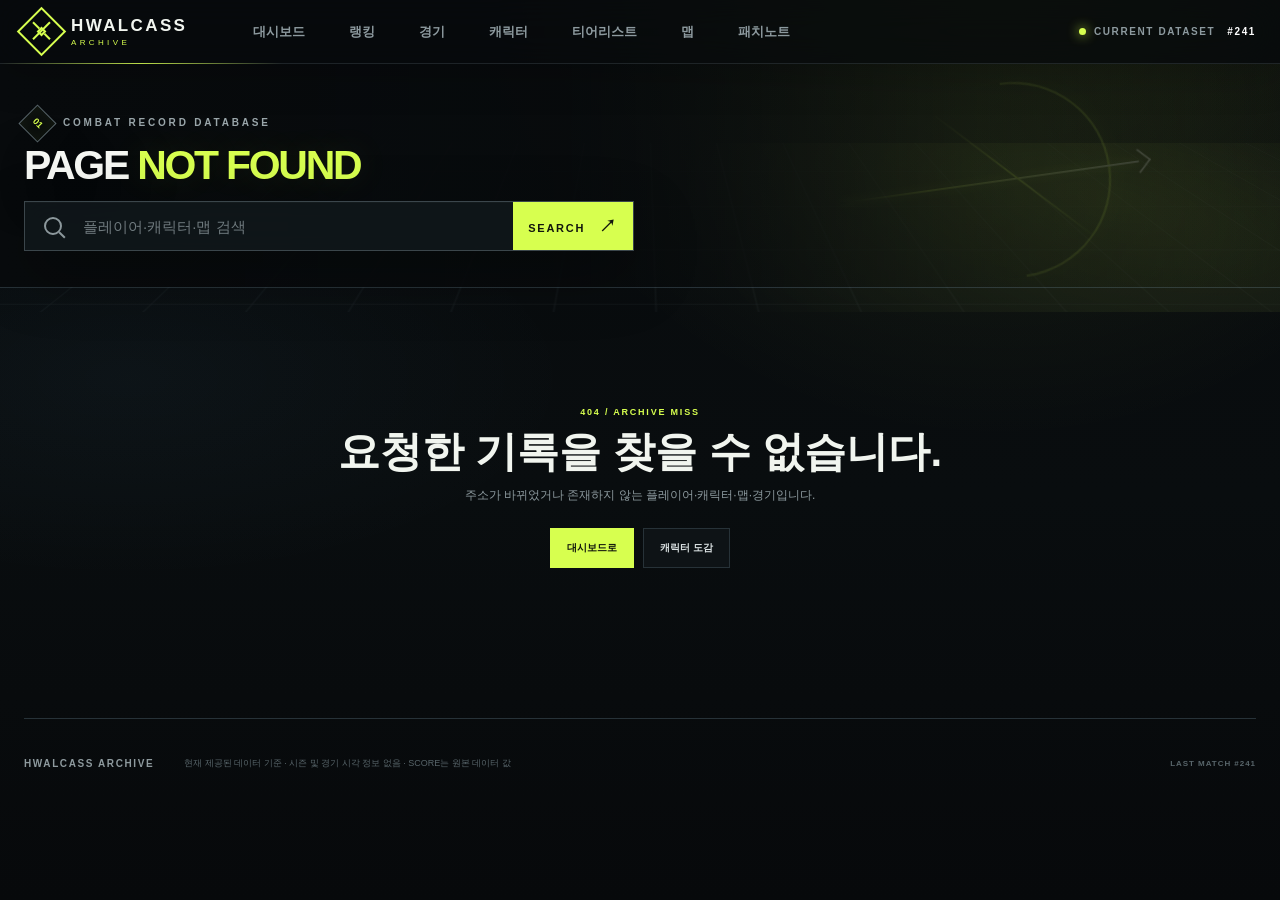
==== commit 43c6702d: "Add Breeze map and screenshot to the archive" ====
--- a/index.html
+++ b/index.html
@@ -1 +1 @@
-<!DOCTYPE html><html lang="ko"><head><meta charSet="utf-8"/><meta name="viewport" content="width=device-width, initial-scale=1"/><link rel="stylesheet" href="/_next/static/chunks/01e0c-gjesq5m.css" data-precedence="next"/><link rel="preload" as="script" fetchPriority="low" href="/_next/static/chunks/0ht900cau6_ur.js"/><script src="/_next/static/chunks/0r8nt2o8muejo.js" async=""></script><script src="/_next/static/chunks/07lhk_q6pmm3r.js" async=""></script><script src="/_next/static/chunks/turbopack-05c8c~j12fn14.js" async=""></script><script src="/_next/static/chunks/0dbhjjzl8qfwv.js" async=""></script><script src="/_next/static/chunks/0k6kr~ze-.qya.js" async=""></script><script src="/_next/static/chunks/07s--8j~ftgqo.js" async=""></script><link rel="preload" href="/character-icons/atlas.png" as="image"/><link rel="preload" as="image" href="/character-icons/atlas.png"/><title>활카이브 — Hwalcass Archive</title><meta name="description" content="활카스 142종 캐릭터의 스킬셋·가젯과 28개 맵 도감, 플레이어 티어, 승률, K/D와 경기 기록을 확인하세요."/><meta property="og:title" content="활카이브 — Hwalcass Archive"/><meta property="og:description" content="활카스 142종 캐릭터의 스킬셋·가젯과 28개 맵 도감, 플레이어 티어, 승률, K/D와 경기 기록을 확인하세요."/><meta property="og:image" content="https://hwalcass.netlify.app/og.png"/><meta property="og:image:width" content="1536"/><meta property="og:image:height" content="910"/><meta property="og:image:alt" content="Hwalcass Archive"/><meta property="og:type" content="website"/><meta name="twitter:card" content="summary_large_image"/><meta name="twitter:title" content="활카이브 — Hwalcass Archive"/><meta name="twitter:description" content="활카스 142종 캐릭터의 스킬셋·가젯과 28개 맵 도감, 플레이어 티어, 승률, K/D와 경기 기록을 확인하세요."/><meta name="twitter:image" content="https://hwalcass.netlify.app/og.png"/><link rel="shortcut icon" href="/icon.png"/><link rel="icon" href="/icon.png"/><script src="/_next/static/chunks/03~yq9q893hmn.js" noModule=""></script></head><body><div hidden=""><!--$--><!--/$--></div><main class="loading-screen"><div class="loading-mark"><span></span>H</div><p>ARCHIVE SYNCING</p><div class="loading-bar"><span></span></div></main><!--$--><!--/$--><script src="/_next/static/chunks/0ht900cau6_ur.js" id="_R_" async=""></script><script>(self.__next_f=self.__next_f||[]).push([0])</script><script>self.__next_f.push([1,"1:\"$Sreact.fragment\"\n2:I[39756,[\"/_next/static/chunks/0dbhjjzl8qfwv.js\",\"/_next/static/chunks/0k6kr~ze-.qya.js\"],\"default\"]\n3:I[37457,[\"/_next/static/chunks/0dbhjjzl8qfwv.js\",\"/_next/static/chunks/0k6kr~ze-.qya.js\"],\"default\"]\n4:I[47257,[\"/_next/static/chunks/0dbhjjzl8qfwv.js\",\"/_next/static/chunks/0k6kr~ze-.qya.js\"],\"ClientPageRoot\"]\n5:I[31713,[\"/_next/static/chunks/0dbhjjzl8qfwv.js\",\"/_next/static/chunks/0k6kr~ze-.qya.js\",\"/_next/static/chunks/07s--8j~ftgqo.js\"],\"default\"]\n8:I[97367,[\"/_next/static/chunks/0dbhjjzl8qfwv.js\",\"/_next/static/chunks/0k6kr~ze-.qya.js\"],\"OutletBoundary\"]\n9:\"$Sreact.suspense\"\nb:I[97367,[\"/_next/static/chunks/0dbhjjzl8qfwv.js\",\"/_next/static/chunks/0k6kr~ze-.qya.js\"],\"ViewportBoundary\"]\nd:I[97367,[\"/_next/static/chunks/0dbhjjzl8qfwv.js\",\"/_next/static/chunks/0k6kr~ze-.qya.js\"],\"MetadataBoundary\"]\nf:I[68027,[\"/_next/static/chunks/0dbhjjzl8qfwv.js\",\"/_next/static/chunks/0k6kr~ze-.qya.js\"],\"default\",1]\n:HL[\"/_next/static/chunks/01e0c-gjesq5m.css\",\"style\"]\n:HL[\"/character-icons/atlas.png\",\"image\"]\n"])</script><script>self.__next_f.push([1,"0:{\"P\":null,\"c\":[\"\",\"\"],\"q\":\"\",\"i\":false,\"f\":[[[\"\",{\"children\":[\"__PAGE__\",{}]},\"$undefined\",\"$undefined\",16],[[\"$\",\"$1\",\"c\",{\"children\":[[[\"$\",\"link\",\"0\",{\"rel\":\"stylesheet\",\"href\":\"/_next/static/chunks/01e0c-gjesq5m.css\",\"precedence\":\"next\",\"crossOrigin\":\"$undefined\",\"nonce\":\"$undefined\"}],[\"$\",\"script\",\"script-0\",{\"src\":\"/_next/static/chunks/0dbhjjzl8qfwv.js\",\"async\":true,\"nonce\":\"$undefined\"}],[\"$\",\"script\",\"script-1\",{\"src\":\"/_next/static/chunks/0k6kr~ze-.qya.js\",\"async\":true,\"nonce\":\"$undefined\"}]],[\"$\",\"html\",null,{\"lang\":\"ko\",\"children\":[[\"$\",\"head\",null,{\"children\":[\"$\",\"link\",null,{\"rel\":\"preload\",\"as\":\"image\",\"href\":\"/character-icons/atlas.png\"}]}],[\"$\",\"body\",null,{\"children\":[\"$\",\"$L2\",null,{\"parallelRouterKey\":\"children\",\"error\":\"$undefined\",\"errorStyles\":\"$undefined\",\"errorScripts\":\"$undefined\",\"template\":[\"$\",\"$L3\",null,{}],\"templateStyles\":\"$undefined\",\"templateScripts\":\"$undefined\",\"notFound\":[[[\"$\",\"title\",null,{\"children\":\"404: This page could not be found.\"}],[\"$\",\"div\",null,{\"style\":{\"fontFamily\":\"system-ui,\\\"Segoe UI\\\",Roboto,Helvetica,Arial,sans-serif,\\\"Apple Color Emoji\\\",\\\"Segoe UI Emoji\\\"\",\"height\":\"100vh\",\"textAlign\":\"center\",\"display\":\"flex\",\"flexDirection\":\"column\",\"alignItems\":\"center\",\"justifyContent\":\"center\"},\"children\":[\"$\",\"div\",null,{\"children\":[[\"$\",\"style\",null,{\"dangerouslySetInnerHTML\":{\"__html\":\"body{color:#000;background:#fff;margin:0}.next-error-h1{border-right:1px solid rgba(0,0,0,.3)}@media (prefers-color-scheme:dark){body{color:#fff;background:#000}.next-error-h1{border-right:1px solid rgba(255,255,255,.3)}}\"}}],[\"$\",\"h1\",null,{\"className\":\"next-error-h1\",\"style\":{\"display\":\"inline-block\",\"margin\":\"0 20px 0 0\",\"padding\":\"0 23px 0 0\",\"fontSize\":24,\"fontWeight\":500,\"verticalAlign\":\"top\",\"lineHeight\":\"49px\"},\"children\":404}],[\"$\",\"div\",null,{\"style\":{\"display\":\"inline-block\"},\"children\":[\"$\",\"h2\",null,{\"style\":{\"fontSize\":14,\"fontWeight\":400,\"lineHeight\":\"49px\",\"margin\":0},\"children\":\"This page could not be found.\"}]}]]}]}]],[]],\"forbidden\":\"$undefined\",\"unauthorized\":\"$undefined\"}]}]]}]]}],{\"children\":[[\"$\",\"$1\",\"c\",{\"children\":[[\"$\",\"$L4\",null,{\"Component\":\"$5\",\"serverProvidedParams\":{\"searchParams\":{},\"params\":{},\"promises\":[\"$@6\",\"$@7\"]}}],[[\"$\",\"script\",\"script-0\",{\"src\":\"/_next/static/chunks/07s--8j~ftgqo.js\",\"async\":true,\"nonce\":\"$undefined\"}]],[\"$\",\"$L8\",null,{\"children\":[\"$\",\"$9\",null,{\"name\":\"Next.MetadataOutlet\",\"children\":\"$@a\"}]}]]}],{},null,false,null]},null,false,null],[\"$\",\"$1\",\"h\",{\"children\":[null,[\"$\",\"$Lb\",null,{\"children\":\"$Lc\"}],[\"$\",\"div\",null,{\"hidden\":true,\"children\":[\"$\",\"$Ld\",null,{\"children\":[\"$\",\"$9\",null,{\"name\":\"Next.Metadata\",\"children\":\"$Le\"}]}]}],null]}],false]],\"m\":\"$undefined\",\"G\":[\"$f\",[[\"$\",\"link\",\"0\",{\"rel\":\"stylesheet\",\"href\":\"/_next/static/chunks/01e0c-gjesq5m.css\",\"precedence\":\"next\",\"crossOrigin\":\"$undefined\",\"nonce\":\"$undefined\"}]]],\"S\":true,\"h\":null,\"s\":\"$undefined\",\"l\":\"$undefined\",\"p\":\"$undefined\",\"d\":\"$undefined\",\"b\":\"sJ4jyiGimgY0l-0LmklAg\"}\n"])</script><script>self.__next_f.push([1,"6:{}\n7:\"$0:f:0:1:1:children:0:props:children:0:props:serverProvidedParams:params\"\n"])</script><script>self.__next_f.push([1,"c:[[\"$\",\"meta\",\"0\",{\"charSet\":\"utf-8\"}],[\"$\",\"meta\",\"1\",{\"name\":\"viewport\",\"content\":\"width=device-width, initial-scale=1\"}]]\n"])</script><script>self.__next_f.push([1,"10:I[27201,[\"/_next/static/chunks/0dbhjjzl8qfwv.js\",\"/_next/static/chunks/0k6kr~ze-.qya.js\"],\"IconMark\"]\na:null\ne:[[\"$\",\"title\",\"0\",{\"children\":\"활카이브 — Hwalcass Archive\"}],[\"$\",\"meta\",\"1\",{\"name\":\"description\",\"content\":\"활카스 142종 캐릭터의 스킬셋·가젯과 28개 맵 도감, 플레이어 티어, 승률, K/D와 경기 기록을 확인하세요.\"}],[\"$\",\"meta\",\"2\",{\"property\":\"og:title\",\"content\":\"활카이브 — Hwalcass Archive\"}],[\"$\",\"meta\",\"3\",{\"property\":\"og:description\",\"content\":\"활카스 142종 캐릭터의 스킬셋·가젯과 28개 맵 도감, 플레이어 티어, 승률, K/D와 경기 기록을 확인하세요.\"}],[\"$\",\"meta\",\"4\",{\"property\":\"og:image\",\"content\":\"https://hwalcass.netlify.app/og.png\"}],[\"$\",\"meta\",\"5\",{\"property\":\"og:image:width\",\"content\":\"1536\"}],[\"$\",\"meta\",\"6\",{\"property\":\"og:image:height\",\"content\":\"910\"}],[\"$\",\"meta\",\"7\",{\"property\":\"og:image:alt\",\"content\":\"Hwalcass Archive\"}],[\"$\",\"meta\",\"8\",{\"property\":\"og:type\",\"content\":\"website\"}],[\"$\",\"meta\",\"9\",{\"name\":\"twitter:card\",\"content\":\"summary_large_image\"}],[\"$\",\"meta\",\"10\",{\"name\":\"twitter:title\",\"content\":\"활카이브 — Hwalcass Archive\"}],[\"$\",\"meta\",\"11\",{\"name\":\"twitter:description\",\"content\":\"활카스 142종 캐릭터의 스킬셋·가젯과 28개 맵 도감, 플레이어 티어, 승률, K/D와 경기 기록을 확인하세요.\"}],[\"$\",\"meta\",\"12\",{\"name\":\"twitter:image\",\"content\":\"https://hwalcass.netlify.app/og.png\"}],[\"$\",\"link\",\"13\",{\"rel\":\"shortcut icon\",\"href\":\"/icon.png\"}],[\"$\",\"link\",\"14\",{\"rel\":\"icon\",\"href\":\"/icon.png\"}],[\"$\",\"$L10\",\"15\",{}]]\n"])</script></body></html>+<!DOCTYPE html><html lang="ko"><head><meta charSet="utf-8"/><meta name="viewport" content="width=device-width, initial-scale=1"/><link rel="stylesheet" href="/_next/static/chunks/01e0c-gjesq5m.css" data-precedence="next"/><link rel="preload" as="script" fetchPriority="low" href="/_next/static/chunks/0ht900cau6_ur.js"/><script src="/_next/static/chunks/0r8nt2o8muejo.js" async=""></script><script src="/_next/static/chunks/07lhk_q6pmm3r.js" async=""></script><script src="/_next/static/chunks/turbopack-05c8c~j12fn14.js" async=""></script><script src="/_next/static/chunks/0dbhjjzl8qfwv.js" async=""></script><script src="/_next/static/chunks/0k6kr~ze-.qya.js" async=""></script><script src="/_next/static/chunks/07s--8j~ftgqo-06601a10d316.js" async=""></script><link rel="preload" href="/character-icons/atlas.png" as="image"/><link rel="preload" as="image" href="/character-icons/atlas.png"/><title>활카이브 — Hwalcass Archive</title><meta name="description" content="활카스 142종 캐릭터의 스킬셋·가젯과 29개 맵 도감, 플레이어 티어, 승률, K/D와 경기 기록을 확인하세요."/><meta property="og:title" content="활카이브 — Hwalcass Archive"/><meta property="og:description" content="활카스 142종 캐릭터의 스킬셋·가젯과 29개 맵 도감, 플레이어 티어, 승률, K/D와 경기 기록을 확인하세요."/><meta property="og:image" content="https://hwalcass.netlify.app/og.png"/><meta property="og:image:width" content="1536"/><meta property="og:image:height" content="910"/><meta property="og:image:alt" content="Hwalcass Archive"/><meta property="og:type" content="website"/><meta name="twitter:card" content="summary_large_image"/><meta name="twitter:title" content="활카이브 — Hwalcass Archive"/><meta name="twitter:description" content="활카스 142종 캐릭터의 스킬셋·가젯과 29개 맵 도감, 플레이어 티어, 승률, K/D와 경기 기록을 확인하세요."/><meta name="twitter:image" content="https://hwalcass.netlify.app/og.png"/><link rel="shortcut icon" href="/icon.png"/><link rel="icon" href="/icon.png"/><script src="/_next/static/chunks/03~yq9q893hmn.js" noModule=""></script></head><body><div hidden=""><!--$--><!--/$--></div><main class="loading-screen"><div class="loading-mark"><span></span>H</div><p>ARCHIVE SYNCING</p><div class="loading-bar"><span></span></div></main><!--$--><!--/$--><script src="/_next/static/chunks/0ht900cau6_ur.js" id="_R_" async=""></script><script>(self.__next_f=self.__next_f||[]).push([0])</script><script>self.__next_f.push([1,"1:\"$Sreact.fragment\"\n2:I[39756,[\"/_next/static/chunks/0dbhjjzl8qfwv.js\",\"/_next/static/chunks/0k6kr~ze-.qya.js\"],\"default\"]\n3:I[37457,[\"/_next/static/chunks/0dbhjjzl8qfwv.js\",\"/_next/static/chunks/0k6kr~ze-.qya.js\"],\"default\"]\n4:I[47257,[\"/_next/static/chunks/0dbhjjzl8qfwv.js\",\"/_next/static/chunks/0k6kr~ze-.qya.js\"],\"ClientPageRoot\"]\n5:I[31713,[\"/_next/static/chunks/0dbhjjzl8qfwv.js\",\"/_next/static/chunks/0k6kr~ze-.qya.js\",\"/_next/static/chunks/07s--8j~ftgqo-06601a10d316.js\"],\"default\"]\n8:I[97367,[\"/_next/static/chunks/0dbhjjzl8qfwv.js\",\"/_next/static/chunks/0k6kr~ze-.qya.js\"],\"OutletBoundary\"]\n9:\"$Sreact.suspense\"\nb:I[97367,[\"/_next/static/chunks/0dbhjjzl8qfwv.js\",\"/_next/static/chunks/0k6kr~ze-.qya.js\"],\"ViewportBoundary\"]\nd:I[97367,[\"/_next/static/chunks/0dbhjjzl8qfwv.js\",\"/_next/static/chunks/0k6kr~ze-.qya.js\"],\"MetadataBoundary\"]\nf:I[68027,[\"/_next/static/chunks/0dbhjjzl8qfwv.js\",\"/_next/static/chunks/0k6kr~ze-.qya.js\"],\"default\",1]\n:HL[\"/_next/static/chunks/01e0c-gjesq5m.css\",\"style\"]\n:HL[\"/character-icons/atlas.png\",\"image\"]\n"])</script><script>self.__next_f.push([1,"0:{\"P\":null,\"c\":[\"\",\"\"],\"q\":\"\",\"i\":false,\"f\":[[[\"\",{\"children\":[\"__PAGE__\",{}]},\"$undefined\",\"$undefined\",16],[[\"$\",\"$1\",\"c\",{\"children\":[[[\"$\",\"link\",\"0\",{\"rel\":\"stylesheet\",\"href\":\"/_next/static/chunks/01e0c-gjesq5m.css\",\"precedence\":\"next\",\"crossOrigin\":\"$undefined\",\"nonce\":\"$undefined\"}],[\"$\",\"script\",\"script-0\",{\"src\":\"/_next/static/chunks/0dbhjjzl8qfwv.js\",\"async\":true,\"nonce\":\"$undefined\"}],[\"$\",\"script\",\"script-1\",{\"src\":\"/_next/static/chunks/0k6kr~ze-.qya.js\",\"async\":true,\"nonce\":\"$undefined\"}]],[\"$\",\"html\",null,{\"lang\":\"ko\",\"children\":[[\"$\",\"head\",null,{\"children\":[\"$\",\"link\",null,{\"rel\":\"preload\",\"as\":\"image\",\"href\":\"/character-icons/atlas.png\"}]}],[\"$\",\"body\",null,{\"children\":[\"$\",\"$L2\",null,{\"parallelRouterKey\":\"children\",\"error\":\"$undefined\",\"errorStyles\":\"$undefined\",\"errorScripts\":\"$undefined\",\"template\":[\"$\",\"$L3\",null,{}],\"templateStyles\":\"$undefined\",\"templateScripts\":\"$undefined\",\"notFound\":[[[\"$\",\"title\",null,{\"children\":\"404: This page could not be found.\"}],[\"$\",\"div\",null,{\"style\":{\"fontFamily\":\"system-ui,\\\"Segoe UI\\\",Roboto,Helvetica,Arial,sans-serif,\\\"Apple Color Emoji\\\",\\\"Segoe UI Emoji\\\"\",\"height\":\"100vh\",\"textAlign\":\"center\",\"display\":\"flex\",\"flexDirection\":\"column\",\"alignItems\":\"center\",\"justifyContent\":\"center\"},\"children\":[\"$\",\"div\",null,{\"children\":[[\"$\",\"style\",null,{\"dangerouslySetInnerHTML\":{\"__html\":\"body{color:#000;background:#fff;margin:0}.next-error-h1{border-right:1px solid rgba(0,0,0,.3)}@media (prefers-color-scheme:dark){body{color:#fff;background:#000}.next-error-h1{border-right:1px solid rgba(255,255,255,.3)}}\"}}],[\"$\",\"h1\",null,{\"className\":\"next-error-h1\",\"style\":{\"display\":\"inline-block\",\"margin\":\"0 20px 0 0\",\"padding\":\"0 23px 0 0\",\"fontSize\":24,\"fontWeight\":500,\"verticalAlign\":\"top\",\"lineHeight\":\"49px\"},\"children\":404}],[\"$\",\"div\",null,{\"style\":{\"display\":\"inline-block\"},\"children\":[\"$\",\"h2\",null,{\"style\":{\"fontSize\":14,\"fontWeight\":400,\"lineHeight\":\"49px\",\"margin\":0},\"children\":\"This page could not be found.\"}]}]]}]}]],[]],\"forbidden\":\"$undefined\",\"unauthorized\":\"$undefined\"}]}]]}]]}],{\"children\":[[\"$\",\"$1\",\"c\",{\"children\":[[\"$\",\"$L4\",null,{\"Component\":\"$5\",\"serverProvidedParams\":{\"searchParams\":{},\"params\":{},\"promises\":[\"$@6\",\"$@7\"]}}],[[\"$\",\"script\",\"script-0\",{\"src\":\"/_next/static/chunks/07s--8j~ftgqo-06601a10d316.js\",\"async\":true,\"nonce\":\"$undefined\"}]],[\"$\",\"$L8\",null,{\"children\":[\"$\",\"$9\",null,{\"name\":\"Next.MetadataOutlet\",\"children\":\"$@a\"}]}]]}],{},null,false,null]},null,false,null],[\"$\",\"$1\",\"h\",{\"children\":[null,[\"$\",\"$Lb\",null,{\"children\":\"$Lc\"}],[\"$\",\"div\",null,{\"hidden\":true,\"children\":[\"$\",\"$Ld\",null,{\"children\":[\"$\",\"$9\",null,{\"name\":\"Next.Metadata\",\"children\":\"$Le\"}]}]}],null]}],false]],\"m\":\"$undefined\",\"G\":[\"$f\",[[\"$\",\"link\",\"0\",{\"rel\":\"stylesheet\",\"href\":\"/_next/static/chunks/01e0c-gjesq5m.css\",\"precedence\":\"next\",\"crossOrigin\":\"$undefined\",\"nonce\":\"$undefined\"}]]],\"S\":true,\"h\":null,\"s\":\"$undefined\",\"l\":\"$undefined\",\"p\":\"$undefined\",\"d\":\"$undefined\",\"b\":\"sJ4jyiGimgY0l-0LmklAg\"}\n"])</script><script>self.__next_f.push([1,"6:{}\n7:\"$0:f:0:1:1:children:0:props:children:0:props:serverProvidedParams:params\"\n"])</script><script>self.__next_f.push([1,"c:[[\"$\",\"meta\",\"0\",{\"charSet\":\"utf-8\"}],[\"$\",\"meta\",\"1\",{\"name\":\"viewport\",\"content\":\"width=device-width, initial-scale=1\"}]]\n"])</script><script>self.__next_f.push([1,"10:I[27201,[\"/_next/static/chunks/0dbhjjzl8qfwv.js\",\"/_next/static/chunks/0k6kr~ze-.qya.js\"],\"IconMark\"]\na:null\ne:[[\"$\",\"title\",\"0\",{\"children\":\"활카이브 — Hwalcass Archive\"}],[\"$\",\"meta\",\"1\",{\"name\":\"description\",\"content\":\"활카스 142종 캐릭터의 스킬셋·가젯과 29개 맵 도감, 플레이어 티어, 승률, K/D와 경기 기록을 확인하세요.\"}],[\"$\",\"meta\",\"2\",{\"property\":\"og:title\",\"content\":\"활카이브 — Hwalcass Archive\"}],[\"$\",\"meta\",\"3\",{\"property\":\"og:description\",\"content\":\"활카스 142종 캐릭터의 스킬셋·가젯과 29개 맵 도감, 플레이어 티어, 승률, K/D와 경기 기록을 확인하세요.\"}],[\"$\",\"meta\",\"4\",{\"property\":\"og:image\",\"content\":\"https://hwalcass.netlify.app/og.png\"}],[\"$\",\"meta\",\"5\",{\"property\":\"og:image:width\",\"content\":\"1536\"}],[\"$\",\"meta\",\"6\",{\"property\":\"og:image:height\",\"content\":\"910\"}],[\"$\",\"meta\",\"7\",{\"property\":\"og:image:alt\",\"content\":\"Hwalcass Archive\"}],[\"$\",\"meta\",\"8\",{\"property\":\"og:type\",\"content\":\"website\"}],[\"$\",\"meta\",\"9\",{\"name\":\"twitter:card\",\"content\":\"summary_large_image\"}],[\"$\",\"meta\",\"10\",{\"name\":\"twitter:title\",\"content\":\"활카이브 — Hwalcass Archive\"}],[\"$\",\"meta\",\"11\",{\"name\":\"twitter:description\",\"content\":\"활카스 142종 캐릭터의 스킬셋·가젯과 29개 맵 도감, 플레이어 티어, 승률, K/D와 경기 기록을 확인하세요.\"}],[\"$\",\"meta\",\"12\",{\"name\":\"twitter:image\",\"content\":\"https://hwalcass.netlify.app/og.png\"}],[\"$\",\"link\",\"13\",{\"rel\":\"shortcut icon\",\"href\":\"/icon.png\"}],[\"$\",\"link\",\"14\",{\"rel\":\"icon\",\"href\":\"/icon.png\"}],[\"$\",\"$L10\",\"15\",{}]]\n"])</script></body></html>
--- a/_next/static/chunks/01e0c-gjesq5m.css
+++ b/_next/static/chunks/01e0c-gjesq5m.css
@@ -1 +1,214 @@
 :root{--ink:#080b0d;--surface:#0e1316;--surface-2:#131a1e;--surface-3:#182126;--line:#273238;--line-soft:#9bb1bc1f;--text:#f1f5ef;--muted:#8d9a9f;--lime:#d7ff4f;--mint:#7dffb2;--blue:#76c9ff;--loss:#ff667a;--gold:#ffcc4a;--display:"Arial Narrow", "Roboto Condensed", "Noto Sans KR", sans-serif;--body:Inter, Pretendard, "Noto Sans KR", Arial, sans-serif}*{box-sizing:border-box}html{background:var(--ink);scroll-behavior:smooth}body{background:radial-gradient(circle at 85% 8%, #d7ff4f0e, transparent 25rem), var(--ink);color:var(--text);font-family:var(--body);min-width:320px;margin:0}button,input{font:inherit}button{color:inherit}button:focus-visible,input:focus-visible{outline:2px solid var(--lime);outline-offset:3px}.site-shell{min-height:100vh;overflow:hidden}.topbar{z-index:20;border-bottom:1px solid var(--line);-webkit-backdrop-filter:blur(18px);backdrop-filter:blur(18px);background:#080b0de6;align-items:center;gap:48px;width:100%;height:64px;padding:0 max(24px,50vw - 640px);display:flex;position:relative}.brand{cursor:pointer;background:0 0;border:0;align-items:center;gap:12px;padding:0;display:flex}.brand-mark{border:2px solid var(--lime);width:35px;height:35px;position:relative;transform:rotate(45deg)}.brand-mark:before,.brand-mark:after{content:"";background:var(--lime);position:absolute}.brand-mark:before{width:24px;height:2px;top:14px;left:3px}.brand-mark:after{width:2px;height:24px;top:3px;left:14px}.brand-mark span{background:var(--ink);border:2px solid var(--lime);width:7px;height:7px;position:absolute;top:12px;left:12px}.brand-copy{text-align:left;line-height:1;display:grid}.brand-copy strong{font:900 17px/1 var(--display);letter-spacing:.14em}.brand-copy small{color:var(--lime);letter-spacing:.42em;margin-top:5px;font-size:8px}.topbar nav{gap:8px;height:100%;display:flex}.topbar nav button{color:var(--muted);cursor:pointer;background:0 0;border:0;padding:0 18px;font-size:13px;font-weight:700;position:relative}.topbar nav button:hover,.topbar nav button.active{color:#fff}.topbar nav button.active:after{content:"";background:var(--lime);height:3px;position:absolute;bottom:0;left:18px;right:18px;box-shadow:0 0 16px #d7ff4f80}.season-pill{color:var(--muted);font:700 10px/1 var(--display);letter-spacing:.16em;align-items:center;gap:8px;margin-left:auto;display:flex}.season-pill span{background:var(--lime);width:7px;height:7px;box-shadow:0 0 12px var(--lime);border-radius:50%;animation:2s infinite pulse}.season-pill b{color:#fff;padding-left:4px}.hero{border-bottom:1px solid var(--line);place-items:center;min-height:420px;display:grid;position:relative;overflow:visible}.hero:before{content:"";background:linear-gradient(90deg, var(--ink) 0%, #080b0ddb 47%, #080b0d4d 100%);z-index:2;position:absolute;inset:0}.hero-grid{opacity:.32;background-image:linear-gradient(var(--line-soft) 1px, transparent 1px), linear-gradient(90deg, var(--line-soft) 1px, transparent 1px);transform-origin:bottom;background-size:54px 54px;position:absolute;inset:0;transform:perspective(620px)rotateX(54deg)scale(1.8)translateY(10%)}.hero-grid:after{content:"";background:radial-gradient(circle at 75% 45%,#d7ff4f47,#0000 18rem);position:absolute;inset:0}.hero-content{z-index:4;width:min(1280px,100% - 48px);margin:0 auto;padding:46px 0 42px;position:relative}.eyebrow{color:#9aa6aa;font:800 10px/1 var(--display);letter-spacing:.28em;align-items:center;gap:12px;display:flex}.eyebrow span{width:27px;height:27px;color:var(--lime);letter-spacing:0;border:1px solid #5a676c;place-items:center;font-size:9px;display:grid;transform:rotate(45deg)}.hero h1{color:#f5f7f3;max-width:650px;font:900 clamp(48px, 4.5vw, 64px)/.88 var(--display);letter-spacing:-.055em;text-transform:uppercase;margin:19px 0 14px}.hero h1 em{color:var(--lime);font-style:normal}.hero-description{color:#a7b1b4;max-width:560px;margin-bottom:20px;font-size:14px;line-height:1.65}.hero-arrow{z-index:1;opacity:.48;width:min(44vw,620px);height:350px;position:absolute;top:47%;right:2vw;transform:translateY(-47%)rotate(-8deg)scale(.86)}.hero-arrow:before{content:"";border:4px solid #d7ff4fa8;border-color:#d7ff4fa8 #d7ff4fa8 #0000 #0000;border-radius:50%;width:330px;height:330px;position:absolute;top:28px;right:90px;transform:rotate(45deg);box-shadow:10px -10px 30px #d7ff4f12}.hero-arrow:after{content:"";background:linear-gradient(transparent, var(--lime), transparent);width:3px;height:354px;position:absolute;top:13px;right:255px;transform:rotate(-45deg)}.hero-arrow span{background:linear-gradient(90deg, transparent, var(--lime) 30%, white);width:520px;height:3px;position:absolute;top:194px;right:40px;box-shadow:0 0 14px #d7ff4fb3}.hero-arrow i{border-top:3px solid #fff;border-right:3px solid #fff;width:30px;height:30px;position:absolute;top:180px;right:25px;transform:rotate(45deg)}.hero-compact h1{margin:14px 0 20px;font-size:clamp(42px,4vw,56px)}.hero-compact .hero-arrow{right:0;transform:translateY(-50%)rotate(-8deg)scale(.76)}.search{background:#12191d;border:1px solid #354247;align-items:center;width:min(700px,100%);height:56px;display:flex;position:relative;box-shadow:0 20px 60px #00000040}.search:focus-within{border-color:var(--lime);box-shadow:0 0 0 1px var(--lime), 0 18px 70px #0000004d}.search-icon{border:2px solid #8c989c;border-radius:50%;flex:none;width:18px;height:18px;margin:0 19px;position:relative}.search-icon:after{content:"";background:#8c989c;width:8px;height:2px;position:absolute;bottom:-3px;right:-6px;transform:rotate(45deg)}.search input{color:#fff;background:0 0;border:0;flex:1;align-self:stretch;min-width:0;font-size:15px}.search input:focus-visible{outline:none}.search input::placeholder{color:#6f7a7e}.clear-search{color:#77858a;cursor:pointer;background:0 0;border:0;width:40px;font-size:22px}.search-submit{background:var(--lime);color:#11150d;min-width:140px;font:900 11px/1 var(--display);letter-spacing:.16em;cursor:pointer;border:0;align-self:stretch}.search-submit:hover{background:#e4ff80}.search-submit span{margin-left:9px;font-size:17px}.search-results{border:1px solid var(--line);z-index:10;background:#11181c;width:min(700px,100%);padding:8px;position:absolute;top:calc(100% - 56px);box-shadow:0 28px 80px #0000008c}.search-results-head{color:var(--muted);justify-content:space-between;padding:10px 13px 14px;font-size:11px;display:flex}.search-results-head b{color:var(--lime)}.search-results button{border:0;border-top:1px solid var(--line-soft);text-align:left;cursor:pointer;background:0 0;grid-template-columns:1fr auto 20px;align-items:center;gap:14px;width:100%;min-height:54px;padding:12px 14px;display:grid}.search-results button:hover{background:#ffffff09}.search-results button strong{font-size:15px}.search-results button small{color:var(--muted);font-size:11px}.search-results button>b{color:var(--lime)}.search-results>p{color:var(--muted);margin:0;padding:20px 14px;font-size:13px}.archive-stats{grid-template-columns:repeat(4,1fr);width:min(700px,100%);margin-top:20px;display:grid}.archive-stats div{border-left:1px solid var(--line);padding:0 22px;display:grid}.archive-stats div:first-child{border:0;padding-left:0}.archive-stats strong{font:900 23px/1 var(--display);letter-spacing:-.02em}.archive-stats span{color:#667277;font:700 8px/1 var(--display);letter-spacing:.18em;margin-top:7px}.content-wrap{width:min(1280px,100% - 48px);margin:0 auto}.home-grid{grid-template-columns:1.7fr .83fr;gap:20px;padding:48px 0 84px;display:grid}.panel{background:var(--surface);border:1px solid var(--line)}.section-head{border-bottom:1px solid var(--line);justify-content:space-between;align-items:center;min-height:92px;padding:0 25px;display:flex}.section-head p,.directory-head p,.profile-main p,.character-hero-card p,.modal-head p{color:var(--lime);font:800 9px/1 var(--display);letter-spacing:.22em;margin:0 0 7px}.section-head h2,.directory-head h2{font:900 24px/1 var(--display);letter-spacing:-.025em;margin:0}.section-head button{color:var(--muted);cursor:pointer;background:0 0;border:0;font-size:11px;font-weight:700}.section-head button:hover{color:#fff}.section-head button span{color:var(--lime);margin-left:8px}.match-row{border:0;border-bottom:1px solid var(--line-soft);text-align:left;cursor:pointer;background:0 0;grid-template-columns:38px 1.1fr .8fr 1fr 72px 24px;align-items:center;gap:15px;width:100%;min-height:88px;padding:13px 20px;display:grid}.match-row:last-child{border-bottom:0}.match-row:hover{background:var(--surface-2)}.match-index{color:#546167;font:800 11px/1 var(--display)}.map-block,.score-block,.mvp-block{min-width:0;display:grid}.map-block small,.score-block small,.mvp-block small,.rank-stat small,.history-row small{color:#667378;font:700 8px/1 var(--display);letter-spacing:.11em;margin-bottom:7px}.map-block strong,.score-block strong,.mvp-block strong{text-overflow:ellipsis;white-space:nowrap;overflow:hidden}.map-block strong{font-size:14px}.score-block strong{font:900 20px/1 var(--display);color:var(--lime)}.mvp-block strong{font-size:12px}.mvp-block em{color:var(--lime);font:800 9px/1 var(--display);margin-top:4px;font-style:normal}.team-count{color:#899498;grid-template-columns:18px 1fr 18px 1fr;align-items:center;gap:3px;font-size:9px;display:grid}.team-count i{height:3px;display:block}.win-line{background:var(--mint)}.loss-line{background:var(--loss)}.row-arrow{color:#59666b;font-size:18px}.match-row:hover .row-arrow,.history-row:hover .row-arrow{color:var(--lime)}.rank-row{border:0;border-bottom:1px solid var(--line-soft);text-align:left;cursor:pointer;background:0 0;grid-template-columns:34px 42px 1fr auto;align-items:center;gap:12px;width:100%;min-height:73px;padding:10px 20px;display:grid}.rank-row:last-child{border-bottom:0}.rank-row:hover{background:var(--surface-2)}.rank-number{color:#69767a;font:900 11px/1 var(--display)}.rank-1{color:var(--gold)}.rank-2{color:#c9d3d6}.rank-3{color:#c68a5b}.player-head{color:#aab5b8;width:38px;height:38px;font:900 9px/1 var(--display);background:#202a2f;border:1px solid #3b4b52;flex:none;place-items:center;display:grid;position:relative;overflow:hidden}.player-head img{z-index:1;object-fit:cover;width:100%;height:100%;image-rendering:pixelated;position:absolute;inset:0}.player-head-fallback{background:linear-gradient(135deg,#263238,#141c20);width:100%;height:100%;display:block}.player-head-profile{clip-path:polygon(14% 0,100% 0,100% 86%,86% 100%,0 100%,0 14%);border-color:#d7ff4f7a;width:86px;height:86px;font-size:18px}.player-head-match{width:34px;height:34px}.rank-name{gap:6px;min-width:0;display:grid}.rank-name strong{text-overflow:ellipsis;white-space:nowrap;font-size:14px;overflow:hidden}.rank-stat{text-align:right;display:grid}.rank-stat strong{font:900 17px/1 var(--display)}.rank-stat small{margin:5px 0 0}.tier{color:#cbd4d7;width:fit-content;font:900 10px/1 var(--display);letter-spacing:.065em;white-space:nowrap;align-items:center;gap:7px;display:inline-flex}.tier-icon{object-fit:contain;width:18px;height:18px;image-rendering:pixelated;filter:drop-shadow(0 2px 4px #00000080)}.tier-star{color:#fff4a8}.tier-neth{color:#b49eaa}.tier-dia{color:#63eeeb}.tier-ame{color:#ca8dff}.tier-gold{color:#ffd34f}.tier-silv{color:#e0e8eb}.tier-bron{color:#e08350}.tier-compact{letter-spacing:.035em;font-size:9px}.tier-compact .tier-icon{width:16px;height:16px}.quick-card{border:1px solid var(--line);background:linear-gradient(135deg,#10171a,#0e1316);justify-content:space-between;align-items:center;min-height:148px;padding:26px 30px;display:flex}.quick-card>div{grid-template-columns:38px 1fr;display:grid}.quick-icon{color:var(--lime);grid-row:1/3;align-self:center;font-size:26px}.quick-card p{color:var(--muted);margin:0 0 9px;font-size:10px}.quick-card button{width:fit-content;font:900 17px/1 var(--display);cursor:pointer;background:0 0;border:0;padding:0}.quick-card button span{color:var(--lime);margin-left:8px}.quick-card>strong{text-align:right;font:900 36px/1 var(--display);color:#2a363b;display:grid}.quick-card>strong small{letter-spacing:.16em;margin-top:6px;font-size:8px}.map-card{background:linear-gradient(135deg,#10171a,#192428d1),repeating-linear-gradient(45deg,#0000,#0000 6px,#ffffff05 6px 7px)}.directory-view,.profile-view{padding:55px 0 90px}.directory-head{justify-content:space-between;align-items:end;margin-bottom:24px;display:flex}.directory-head h2{font-size:34px}.directory-head>span{color:var(--muted);font:800 9px/1 var(--display);letter-spacing:.16em}.catalog-intro>span{color:var(--muted);margin-top:9px;font-size:11px;display:block}.breadcrumb{color:#5f6d72;min-height:30px;font:800 8px/1 var(--display);letter-spacing:.12em;white-space:nowrap;align-items:center;gap:9px;margin:0 0 18px;display:flex;overflow-x:auto}.breadcrumb button{color:var(--muted);cursor:pointer;letter-spacing:inherit;background:0 0;border:0;padding:5px 0}.breadcrumb button:hover{color:var(--lime)}.breadcrumb strong{color:#dce3e4;font-weight:800}.match-directory-panel{overflow:hidden}.directory-empty{text-align:center;place-content:center;justify-items:center;gap:9px;min-height:190px;padding:30px;display:grid}.directory-empty strong{font:900 14px/1.3 var(--display)}.directory-empty span{color:var(--muted);font-size:10px}.ranking-table{border:1px solid var(--line);background:var(--surface);overflow:hidden}.table-head,.table-row{grid-template-columns:55px minmax(210px,1.3fr) minmax(125px,.8fr) minmax(140px,.7fr) 85px 75px 65px;align-items:center;gap:14px;padding:0 20px;display:grid}.table-head{border-bottom:1px solid var(--line);color:#67757a;min-height:44px;font:800 8px/1 var(--display);letter-spacing:.14em;text-transform:uppercase;background:#11181b}.table-row{border:0;border-bottom:1px solid var(--line-soft);text-align:left;cursor:pointer;background:0 0;width:100%;min-height:68px;font-size:12px}.table-row:last-child{border:0}.table-row:hover{background:var(--surface-2)}.table-rank{color:#667277;font:900 12px/1 var(--display)}.table-player{grid-template-columns:42px 1fr;align-items:center;column-gap:12px;min-width:0;display:grid}.table-player .player-head{grid-row:1/3}.table-player strong{text-overflow:ellipsis;white-space:nowrap;align-self:end;overflow:hidden}.table-player small{color:var(--muted);align-self:start;margin-top:4px;font-size:9px}.table-row>strong{font:900 13px/1 var(--display)}.form-dots{gap:4px;display:flex}.form-dots>span{color:#0b100d;width:21px;height:21px;font:900 8px/1 var(--display);place-items:center;display:grid}.form-win{background:var(--mint)}.form-loss{background:var(--loss)}.filter-box{border:1px solid var(--line);background:var(--surface);width:230px;height:42px;color:var(--muted);align-items:center;gap:10px;padding:0 14px;display:flex}.filter-box input{color:#fff;background:0 0;border:0;width:100%;min-width:0;font-size:12px}.character-grid{grid-template-columns:repeat(5,1fr);gap:12px;display:grid}.character-card{isolation:isolate;border:1px solid var(--line);background:linear-gradient(145deg, var(--surface-2), var(--surface));text-align:left;cursor:pointer;flex-direction:column;align-items:flex-start;min-height:250px;padding:20px 22px 22px;display:flex;position:relative;overflow:hidden}.character-card:after{content:"";border:1px solid #d7ff4f17;width:170px;height:170px;position:absolute;inset:auto -40px -70px auto;transform:rotate(45deg)}.character-card:hover{border-color:#d7ff4f8c;transform:translateY(-3px)}.character-rank{color:#566368;font:800 9px/1 var(--display);position:absolute;top:18px;right:18px}.character-card h3{max-width:calc(100% - 36px);margin:7px 0 20px;font-size:20px;line-height:1.15}.character-card>div{grid-template-columns:repeat(3,1fr);gap:8px;width:100%;display:grid}.character-card>div span{gap:5px;display:grid}.character-card small{color:var(--muted);font-size:9px}.character-card strong{font:900 15px/1 var(--display)}.character-card em{color:var(--lime);font:800 9px/1 var(--display);letter-spacing:.1em;margin-top:auto;font-style:normal}.character-icon{z-index:1;background:radial-gradient(circle,#d7ff4f0e,#0000 70%);flex:none;place-items:center;display:grid;position:relative;overflow:hidden}.character-icon-sprite{background-image:url(/character-icons/atlas.png);background-repeat:no-repeat;background-size:1200% 1200%;background-position:var(--character-icon-x) var(--character-icon-y);filter:drop-shadow(0 12px 18px #00000061);width:100%;height:100%;transition:transform .3s,filter .3s;display:block}.character-icon-card{width:78px;height:78px;margin:0 0 2px -3px}.character-card:hover .character-icon-sprite{filter:drop-shadow(0 16px 22px #00000073)drop-shadow(0 0 12px #d7ff4f1a);transform:translateY(-3px)scale(1.06)}.character-icon-hero{background:radial-gradient(circle,#d7ff4f17,#0000 68%);border:1px solid #d7ff4f40;width:112px;height:112px;padding:10px}.map-grid{grid-template-columns:repeat(3,minmax(0,1fr));gap:13px;display:grid}.map-codex-card{aspect-ratio:500/276;border:1px solid var(--line);color:#fff;text-align:left;cursor:pointer;background:#0c1214;min-width:0;padding:0;position:relative;overflow:hidden}.map-codex-card:after{content:"";pointer-events:none;border:1px solid #0000;transition:border-color .25s;position:absolute;inset:0}.map-codex-card>img{object-fit:cover;width:100%;height:100%;transition:transform .45s cubic-bezier(.2,.8,.2,1),filter .3s}.map-codex-copy{background:linear-gradient(#0000,#050809f0);gap:6px;padding:42px 18px 16px;display:grid;position:absolute;inset:auto 0 0}.map-codex-copy small{color:var(--lime);font:800 8px/1 var(--display);letter-spacing:.14em}.map-codex-copy>strong{text-overflow:ellipsis;white-space:nowrap;font:900 19px/1.08 var(--display);overflow:hidden}.map-codex-copy>span{color:#9aa7aa;font:800 8px/1 var(--display);letter-spacing:.09em;align-items:center;gap:5px;display:flex}.map-codex-copy .map-side-rates{letter-spacing:0;gap:10px;margin-top:2px}.map-codex-copy .map-side-rates b{font-size:9px}.attack-rate,.stat-attack strong{color:#ff6b75!important}.defense-rate,.stat-defense strong{color:#69cfff!important}.map-codex-copy b{color:#fff;font-size:11px}.map-codex-copy i{color:var(--lime);margin-left:auto;font-size:15px;font-style:normal}.map-codex-card:hover{border-color:#d7ff4f8c}.map-codex-card:hover:after{border-color:#d7ff4f61}.map-codex-card:hover>img{filter:saturate(1.08)contrast(1.04);transform:scale(1.055)}.back-button{color:var(--muted);cursor:pointer;background:0 0;border:0;margin-bottom:20px;padding:0;font-size:11px}.back-button:hover{color:#fff}.profile-card,.character-hero-card{border:1px solid var(--line);background:radial-gradient(circle at 86% 30%, #d7ff4f12, transparent 26rem), var(--surface);grid-template-columns:1.25fr auto;gap:30px;padding:34px;display:grid}.profile-main{align-items:center;gap:22px;display:flex}.character-identity{align-items:center;gap:24px;min-width:0;display:flex}.character-identity-copy{min-width:0}.profile-links{flex-wrap:wrap;align-items:center;gap:12px;display:flex}.profile-links button{border:1px solid var(--line);color:var(--muted);font:800 8px/1 var(--display);letter-spacing:.08em;cursor:pointer;background:#11181b;padding:5px 8px}.profile-links button:hover{border-color:var(--lime);color:var(--lime)}.profile-main h2,.character-hero-card h2{font:900 38px/1 var(--display);letter-spacing:-.035em;margin:0 0 12px}.profile-card>.form-dots{place-self:start end}.profile-stats{border-top:1px solid var(--line);grid-column:1/-1;grid-template-columns:repeat(4,1fr);padding-top:27px;display:grid}.stat{border-left:1px solid var(--line);gap:9px;padding:0 24px;display:grid}.stat:first-child{border:0;padding-left:0}.stat span{color:var(--muted);font:800 8px/1 var(--display);letter-spacing:.13em}.stat strong{font:900 22px/1 var(--display);text-overflow:ellipsis;white-space:nowrap;overflow:hidden}.stat strong.accent{color:var(--lime)}.map-hero-card{border:1px solid var(--line);background:var(--surface);grid-template-columns:minmax(0,1.45fr) minmax(290px,.65fr);display:grid;overflow:hidden}.map-hero-card>img{object-fit:cover;grid-row:1/3;width:100%;height:100%;min-height:390px}.map-hero-copy{align-self:end;padding:34px 34px 25px}.map-hero-copy p{color:var(--lime);font:800 9px/1 var(--display);letter-spacing:.19em;margin:0 0 10px}.map-hero-copy h2{font:900 34px/1.05 var(--display);letter-spacing:-.035em;margin:0}.map-stats{border-top:1px solid var(--line);grid-template-columns:repeat(2,minmax(0,1fr));gap:24px 0;padding:25px 34px 34px;display:grid}.map-stats .stat{padding-inline:18px}.map-stats .stat:nth-child(odd){border-left:0;padding-left:0}.map-stats .stat strong{font-size:19px}.map-match-list{border-top:0}.profile-section-head{border:1px solid var(--line);background:var(--surface);margin-top:34px}.profile-section-head>span{color:var(--muted);font-size:10px}.history-list{border:1px solid var(--line);background:#0a0f11;border-top:0;gap:7px;padding:8px;display:grid}.history-row{border:1px solid var(--line-soft);background:var(--surface);text-align:left;cursor:pointer;grid-template-columns:112px 1fr 1.15fr .6fr .7fr 120px 24px;align-items:center;gap:18px;width:100%;min-height:88px;padding:11px 22px;display:grid;position:relative}.history-row:last-child{border-bottom:1px solid var(--line-soft)}.history-row:before{content:"";width:3px;position:absolute;top:0;bottom:0;left:0}.history-win{background:linear-gradient(90deg, #7dffb211, var(--surface) 44%);border-color:#7dffb25c}.history-loss{background:linear-gradient(90deg, #ff667a0e, var(--surface) 44%);border-color:#ff667a52}.history-win:before{background:var(--mint)}.history-loss:before{background:var(--loss)}.history-row:hover{background:var(--surface-2)}.result-label{font:900 10px/1 var(--display);letter-spacing:.08em;align-items:center;gap:8px;display:flex}.result-label i{background:currentColor;width:7px;height:7px;transform:rotate(45deg)}.history-win .result-label{color:var(--mint)}.history-loss .result-label{color:var(--loss)}.history-map,.history-char,.kda,.history-score{display:grid}.history-char{align-items:center}.history-char>strong{font:900 18px/1.15 var(--display);letter-spacing:-.015em}.history-row small{margin-bottom:5px}.history-row strong{font-size:14px}.kda strong,.history-score strong{font:900 19px/1 var(--display)}.kda strong i{color:#566267;font-size:11px;font-style:normal}.character-hero-card{grid-template-columns:1fr;align-items:center}.character-hero-card h2{font-size:42px}.pick-badge{color:#10150c;background:var(--lime);font:900 8px/1 var(--display);letter-spacing:.08em;padding:5px 8px}.character-tags{flex-wrap:wrap;align-items:center;gap:9px;display:flex}.difficulty-badge{color:#f3f6e8;min-height:25px;font:800 10px/1 var(--display);letter-spacing:.12em;border:1px solid #445159;align-items:center;gap:8px;padding:0 9px;display:inline-flex}.difficulty-badge small{color:var(--muted);letter-spacing:0;font:700 8px/1 sans-serif}.codex-layout{grid-template-columns:minmax(0,1.7fr) minmax(285px,.65fr);align-items:start;gap:14px;margin-top:34px;display:grid}.codex-panel,.gadget-panel{border:1px solid var(--line);background:var(--surface)}.codex-heading{border-bottom:1px solid var(--line);background:linear-gradient(100deg,#d7ff4f0e,#0000 48%);justify-content:space-between;align-items:center;gap:20px;min-height:88px;padding:18px 24px;display:flex}.codex-heading p,.gadget-panel>p{color:var(--lime);font:800 8px/1 var(--display);letter-spacing:.18em;margin:0 0 7px}.codex-heading h2,.gadget-panel h2{font:900 24px/1 var(--display);margin:0}.codex-heading>span{color:var(--muted);font:800 8px/1 var(--display);letter-spacing:.13em}.skill-list{display:grid}.skill-card{--skill-color:#aab4b7;--skill-rgb:170, 180, 183;border-bottom:1px solid var(--line-soft);border-left:3px solid var(--skill-color);background:linear-gradient(90deg, rgba(var(--skill-rgb), .055), transparent 42%);grid-template-columns:58px 1fr;gap:20px;padding:24px;display:grid;position:relative}.skill-passive{--skill-color:#5f5;--skill-rgb:85, 255, 85}.skill-weapon,.skill-normal{--skill-color:#ff5;--skill-rgb:255, 255, 85}.skill-consumable{--skill-color:#f55;--skill-rgb:255, 85, 85}.skill-special{--skill-color:#e13845;--skill-rgb:225, 56, 69}.skill-card:last-child{border-bottom:0}.skill-index{border:1px solid rgba(var(--skill-rgb), .46);width:42px;height:42px;color:var(--skill-color);font:900 10px/1 var(--display);background:rgba(var(--skill-rgb), .075);place-items:center;display:grid;transform:skew(-5deg)}.skill-copy{min-width:0}.skill-title{flex-wrap:wrap;align-items:center;gap:10px;margin-bottom:12px;display:flex}.skill-title>span{border:1px solid rgba(var(--skill-rgb), .48);color:var(--skill-color);background:rgba(var(--skill-rgb), .075);font:800 8px/1 var(--display);letter-spacing:.1em;padding:5px 7px}.skill-title h3{font:900 16px/1 var(--display);letter-spacing:.02em;margin:0}.skill-copy>p{color:#d4dcde;white-space:pre-line;margin:0;font-size:12px;line-height:1.75}.skill-detail{border-left:2px solid var(--skill-color);background:#10171a;margin-top:16px;padding:14px 15px}.skill-detail small{color:#5ff;font:800 7px/1 var(--display);letter-spacing:.15em;margin-bottom:7px;display:block}.skill-detail p{color:#8de8e8;white-space:pre-line;margin:0;font-size:11px;line-height:1.7}.codex-loading,.codex-empty{text-align:center;place-content:center;justify-items:center;gap:12px;min-height:250px;padding:30px;display:grid}.codex-loading>span{border:1px solid #405057;border-top-color:var(--lime);width:34px;height:34px;animation:.9s linear infinite codex-spin}.codex-loading p,.codex-empty p{color:var(--muted);margin:0;font-size:10px}.codex-empty strong{font:900 13px/1.3 var(--display)}.gadget-panel{background:radial-gradient(circle at 90% 5%, #55ff551f, transparent 14rem), var(--surface);border-left:3px solid #5f5;padding:25px;position:sticky;top:90px;overflow:hidden}.gadget-code{color:#5f5;font:800 8px/1 var(--display);letter-spacing:.15em;margin-bottom:30px;display:block}.gadget-icon{background:#55ff550e;border:1px solid #55ff558c;place-items:center;width:72px;height:72px;margin-bottom:25px;display:grid;transform:rotate(45deg)}.gadget-icon>span{border:6px double #5f5;width:28px;height:28px}.gadget-panel>p,.gadget-panel h2{color:#5f5}.gadget-panel>strong,.gadget-placeholder{color:#e2e8e9;white-space:pre-line;margin-top:22px;font-size:13px;line-height:1.75;display:block}.gadget-placeholder{color:var(--muted)}.empty-operators{border:1px solid var(--line);background:var(--surface);text-align:center;border-top:0;place-content:center;justify-items:center;gap:10px;min-height:180px;padding:30px;display:grid}.empty-operators>span{color:var(--lime);font:800 8px/1 var(--display);letter-spacing:.17em}.empty-operators>strong{font:900 15px/1.3 var(--display)}.empty-operators>p{color:var(--muted);margin:0;font-size:10px}.compact-table .table-row{grid-template-columns:55px 1.4fr .9fr .8fr .7fr .7fr .7fr}.modal-backdrop{z-index:100;-webkit-backdrop-filter:blur(10px);backdrop-filter:blur(10px);background:#020405db;place-items:center;padding:25px;display:grid;position:fixed;inset:0}.match-modal{background:var(--surface);border:1px solid #3a474d;width:min(940px,100%);max-height:calc(100vh - 50px);position:relative;overflow-y:auto;box-shadow:0 40px 120px #0000008c}.match-page-view{padding-bottom:100px}.match-page-card{width:100%;max-height:none;box-shadow:none;overflow:visible}.modal-close{z-index:2;border:1px solid var(--line);width:34px;height:34px;color:var(--muted);cursor:pointer;background:#131a1e;font-size:20px;position:absolute;top:17px;right:19px}.modal-head{border-bottom:1px solid var(--line);background:linear-gradient(110deg,#d7ff4f14,#0000 50%);min-height:125px;padding:30px;position:relative}.modal-head h2{font:900 30px/1 var(--display);margin:0}.modal-head>strong{color:var(--lime);font:900 35px/1 var(--display);position:absolute;top:43px;right:80px}.teams{grid-template-columns:1fr 1fr;display:grid}.team:first-child{border-right:1px solid var(--line)}.team h3{border-bottom:1px solid var(--line);height:52px;font:900 10px/1 var(--display);letter-spacing:.12em;justify-content:space-between;align-items:center;margin:0;padding:0 20px;display:flex}.team-win h3 span{color:var(--mint)}.team-loss h3 span{color:var(--loss)}.team h3 b{color:var(--muted);font-size:8px}.team button{border:0;border-bottom:1px solid var(--line-soft);text-align:left;cursor:pointer;background:0 0;grid-template-columns:34px 1fr 52px 52px;align-items:center;gap:8px;width:100%;min-height:58px;padding:8px 18px;display:grid}.team button:hover{background:var(--surface-2)}.team button>span{color:#69767a;font:900 9px/1 var(--display)}.team button>strong{font-size:11px;display:grid}.team button>strong small{color:var(--muted);margin-top:4px;font-size:8px}.team button>b{text-align:right;font:900 16px/1 var(--display);display:grid}.team button>b small{color:var(--muted);letter-spacing:.08em;margin-top:4px;font-size:7px}.killfeed{border-top:1px solid var(--line);background:#0b1013}.killfeed>header{background:linear-gradient(100deg,#d7ff4f12,#0000 54%);justify-content:space-between;align-items:center;gap:20px;min-height:76px;padding:16px 22px;display:flex}.killfeed>header div{gap:6px;display:grid}.killfeed>header span{color:var(--lime);font:900 9px/1 var(--display);letter-spacing:.18em}.killfeed>header h3{font:900 20px/1 var(--display);letter-spacing:-.02em;margin:0}.killfeed>header>b{color:#7b898e;font:800 10px/1 var(--display);letter-spacing:.08em;white-space:nowrap}.killfeed-rounds{background:var(--line);grid-template-columns:repeat(2,minmax(0,1fr));gap:1px;display:grid}.killfeed-round{background:var(--surface);min-width:0;padding:15px 18px 18px}.killfeed-round h4{color:#9ba7ab;font:900 10px/1 var(--display);letter-spacing:.12em;align-items:center;gap:8px;margin:0 0 10px;display:flex}.killfeed-round h4 small{min-width:21px;height:18px;color:var(--lime);letter-spacing:0;background:#d7ff4f14;border:1px solid #d7ff4f40;border-radius:9px;place-items:center;font-size:9px;display:grid}.killfeed-round ol{gap:5px;margin:0;padding:0;list-style:none;display:grid}.killfeed-round li{border:1px solid var(--line-soft);background:#070a0cb8;border-radius:4px;grid-template-columns:minmax(0,1fr) 30px minmax(0,1fr);align-items:center;gap:8px;min-height:38px;padding:5px 9px;display:grid}.kill-player{text-align:left;cursor:pointer;background:0 0;border:0;gap:3px;min-width:0;padding:2px 0;display:grid}.kill-player:last-child{text-align:right}.kill-player:disabled{cursor:default;opacity:1}.kill-player strong{color:#edf1ef;font:800 12px/1.1 var(--body);text-overflow:ellipsis;white-space:nowrap;overflow:hidden}.kill-player small{color:#657278;font:700 9px/1 var(--display);text-overflow:ellipsis;white-space:nowrap;overflow:hidden}.kill-player:not(:disabled):hover strong{color:var(--lime)}.kill-side-win strong{color:#c9ffe0}.kill-side-loss strong{color:#ffd2d7}.kill-side-unknown strong{color:#aab4b7}.kill-icon{color:#e8edef;width:30px;height:30px;font:900 13px/1 var(--display);border:1px solid #344149;border-radius:50%;place-items:center;display:grid}.kill-a{color:var(--lime);border-color:#d7ff4f5c}.kill-s{color:var(--blue);border-color:#76c9ff66}.kill-m{color:var(--loss);border-color:#ff667a66}.not-found-view{text-align:center;place-content:center;justify-items:center;gap:14px;min-height:430px;padding:70px 20px 100px;display:grid}.not-found-view>span{color:var(--lime);font:800 9px/1 var(--display);letter-spacing:.2em}.not-found-view h2{font:900 clamp(25px, 4vw, 42px)/1 var(--display);margin:0}.not-found-view p{color:var(--muted);margin:0;font-size:12px}.not-found-view>div{gap:9px;margin-top:10px;display:flex}.not-found-view button{border:1px solid var(--line);background:var(--surface);color:#dbe2e3;cursor:pointer;min-height:40px;padding:0 16px;font-size:10px;font-weight:800}.not-found-view button:first-child{border-color:var(--lime);background:var(--lime);color:#11150d}footer{border-top:1px solid var(--line);color:#58656a;align-items:center;gap:30px;width:min(1280px,100% - 48px);min-height:90px;margin:0 auto;font-size:9px;display:flex}footer span{color:#8e9a9e;font:900 10px/1 var(--display);letter-spacing:.16em}footer b{font:800 8px/1 var(--display);letter-spacing:.12em;margin-left:auto}.loading-screen{background:var(--ink);place-content:center;justify-items:center;gap:16px;min-height:100vh;display:grid}.loading-mark{border:2px solid var(--lime);width:78px;height:78px;color:var(--lime);font:900 29px/1 var(--display);place-items:center;display:grid;position:relative;transform:rotate(45deg)}.loading-mark>*{transform:rotate(-45deg)}.loading-mark:after{content:"H";transform:rotate(-45deg)}.loading-mark{font-size:0}.loading-screen p{color:var(--muted);font:800 9px/1 var(--display);letter-spacing:.2em}.loading-bar{background:#20292d;width:180px;height:2px;overflow:hidden}.loading-bar span{background:var(--lime);width:45%;height:100%;animation:1.1s ease-in-out infinite loading;display:block}.error-code{color:var(--loss);font:900 72px/1 var(--display)}.loading-screen h1{margin:0;font-size:20px}@keyframes pulse{50%{opacity:.35;box-shadow:0 0 3px var(--lime)}}@keyframes loading{0%{transform:translate(-110%)}to{transform:translate(330%)}}@keyframes codex-spin{to{transform:rotate(360deg)}}@media (max-width:1100px){.hero-arrow{opacity:.45;right:-18vw}.home-grid{grid-template-columns:1fr}.quick-card{grid-column:auto}.character-grid{grid-template-columns:repeat(4,1fr)}.map-grid{grid-template-columns:repeat(2,minmax(0,1fr))}.table-head,.table-row{grid-template-columns:45px minmax(190px,1.3fr) minmax(110px,.8fr) minmax(120px,.7fr) 70px 65px}.table-head span:last-child,.table-row>span:last-child{display:none}.history-row{grid-template-columns:88px 1fr 1.2fr .6fr .7fr 24px}.history-row>.tier{display:none}}@media (max-width:760px){.topbar{gap:16px;height:66px;padding:0 18px}.brand-copy{display:none}.brand-mark{width:29px;height:29px}.brand-mark:before{width:20px;top:12px}.brand-mark:after{height:20px;left:12px}.brand-mark span{top:10px;left:10px}.topbar nav{flex:1;justify-content:center;gap:0}.topbar nav button{padding:0 8px;font-size:10px}.topbar nav button.active:after{left:8px;right:8px}.season-pill{display:none}.hero{align-items:start;min-height:460px}.hero-content,.content-wrap,footer{width:calc(100% - 28px)}.hero-content{padding:52px 0 38px}.hero h1{font-size:clamp(36px,11vw,44px);line-height:.92}.hero-description{font-size:13px}.hero-arrow{opacity:.24;width:500px;top:36%;right:-310px}.search{background:#11181b;flex-wrap:wrap;height:auto;min-height:58px}.search-icon{margin:0 15px}.search input{flex:calc(100% - 110px);width:calc(100% - 110px);height:58px;font-size:13px}.search-submit{width:100%;height:48px}.search-results{top:calc(100% - 9px)}.archive-stats{grid-template-columns:repeat(2,1fr);gap:20px 0}.archive-stats div:nth-child(3){border:0;padding-left:0}.home-grid,.directory-view,.profile-view{padding-top:30px}.section-head{min-height:78px;padding:0 17px}.section-head h2{font-size:21px}.match-row{grid-template-columns:28px 1fr auto 20px;padding:13px 14px}.match-row .score-block,.match-row .mvp-block,.match-row .team-count{display:none}.rank-row{grid-template-columns:27px 38px 1fr auto;padding:9px 14px}.quick-card{min-height:126px;padding:20px}.quick-card>strong{font-size:28px}.hero-compact{min-height:350px}.hero-compact h1{font-size:40px}.hero-compact .hero-description,.hero-compact .archive-stats{display:none}.directory-head{align-items:flex-start;gap:18px}.directory-head h2{font-size:27px}.filter-box{width:160px}.match-directory-panel .match-row{grid-template-columns:28px 1fr auto 20px}.match-directory-panel .score-block,.match-directory-panel .mvp-block,.match-directory-panel .team-count{display:none}.character-grid{grid-template-columns:repeat(2,1fr);gap:8px}.character-card{min-height:240px;padding:15px 16px 17px}.character-icon-card{width:68px;height:68px}.character-card>div{grid-template-columns:repeat(2,1fr)}.character-card>div span:last-child,.table-head{display:none}.table-row,.compact-table .table-row{grid-template-columns:33px 1fr auto;gap:9px;min-height:76px;padding:8px 13px}.table-row>:nth-child(4),.table-row>:nth-child(5),.table-row>:nth-child(6),.table-row>:nth-child(7){display:none}.table-player{grid-template-columns:38px 1fr}.profile-card,.character-hero-card{grid-template-columns:1fr;padding:22px}.character-identity{align-items:flex-start;gap:15px}.character-icon-hero{width:78px;height:78px;padding:7px}.profile-main{gap:15px}.player-head-profile{width:66px;height:66px}.profile-main h2,.character-hero-card h2{font-size:27px}.profile-card>.form-dots{justify-self:start}.profile-stats{grid-template-columns:repeat(2,1fr);gap:20px 0}.stat:nth-child(3){border:0;padding-left:0}.history-row{grid-template-columns:74px 1fr .65fr 20px;gap:10px;padding:10px 14px}.history-map,.history-score,.history-row>.tier{display:none}.history-char>strong{font-size:14px}.codex-layout{grid-template-columns:1fr;margin-top:24px}.gadget-panel{position:static}.codex-heading{min-height:76px;padding:16px 18px}.skill-card{grid-template-columns:42px 1fr;gap:13px;padding:19px 17px}.map-grid{grid-template-columns:1fr;gap:9px}.map-codex-copy>strong{font-size:21px}.map-hero-card{grid-template-columns:1fr}.map-hero-card>img{aspect-ratio:500/276;grid-row:auto;min-height:0}.map-hero-copy{padding:23px 20px 19px}.map-hero-copy h2{font-size:28px}.map-stats{gap:20px 0;padding:20px}.skill-index{width:34px;height:34px}.skill-title{flex-direction:column;align-items:flex-start;gap:8px}.skill-copy>p,.gadget-panel>strong{font-size:12px}.modal-backdrop{padding:10px}.teams{grid-template-columns:1fr}.team:first-child{border-right:0;border-bottom:1px solid var(--line)}.modal-head>strong{margin-top:14px;font-size:25px;display:block;position:static}footer{flex-wrap:wrap;gap:10px 20px;padding:28px 0}footer p{width:100%;margin:0}}:root{--glass:#0e1316d1;--glass-strong:#0b1013f0;--glow:#d7ff4f2e;--shadow:0 24px 80px #0000004d}body{background:radial-gradient(at 78% -12%,#d7ff4f1c,#0000 34rem),radial-gradient(at 10% 42%,#76c9ff0a,#0000 28rem),linear-gradient(#080b0d 0%,#090d0f 55%,#07090b 100%)}body:before{content:"";z-index:-1;pointer-events:none;opacity:.24;background-image:linear-gradient(#ffffff03 1px,#0000 1px),linear-gradient(90deg,#ffffff03 1px,#0000 1px);background-size:6px 6px;position:fixed;inset:0;-webkit-mask-image:linear-gradient(#000,#0000 92%);mask-image:linear-gradient(#000,#0000 92%)}::selection{background:var(--lime);color:#0a0e08}*{scrollbar-width:thin;scrollbar-color:#3c494e #0a0e10}.topbar{z-index:80;-webkit-backdrop-filter:blur(22px)saturate(145%);backdrop-filter:blur(22px)saturate(145%);background:#070a0cc7;border-bottom-color:#97aab329;position:sticky;top:0;box-shadow:0 12px 40px #0003}.topbar:after{content:"";background:linear-gradient(90deg,#0000,#d7ff4fd9,#0000);width:22vw;height:1px;animation:9s ease-in-out infinite nav-scan;position:absolute;bottom:-1px;left:0}.brand-mark{transition:transform .45s cubic-bezier(.2,.8,.2,1),box-shadow .45s}.brand:hover .brand-mark{transform:rotate(135deg)scale(1.05);box-shadow:0 0 24px #d7ff4f38}.brand-copy strong,.brand-copy small{transition:color .25s,letter-spacing .35s}.brand:hover .brand-copy strong{color:var(--lime)}.brand:hover .brand-copy small{letter-spacing:.49em}.topbar nav button{transition:color .22s,background .22s}.topbar nav button:hover{background:linear-gradient(#0000,#ffffff06)}.topbar nav button.active:after{animation:.35s cubic-bezier(.2,.8,.2,1) both active-tab}.hero{isolation:isolate;background:radial-gradient(circle at 76% 45%,#d7ff4f13,#0000 26rem);min-height:468px}.hero:before{background:linear-gradient(90deg,#080b0d 0%,#080b0de0 44%,#080b0d1f 100%)}.hero:after{content:"";z-index:3;pointer-events:none;background:linear-gradient(110deg,#0000 0 48%,#d7ff4f0b 49%,#0000 50% 100%) 0 0/230% 100%;animation:8s ease-in-out infinite hero-sweep;position:absolute;inset:0}.hero-grid{animation:16s ease-in-out infinite alternate grid-drift}.hero-grid:after{animation:5.5s ease-in-out infinite grid-glow}.hero-arrow{animation:6s ease-in-out infinite arrow-float}.hero-arrow span{animation:3.8s ease-in-out infinite arrow-charge}.hero-content>*{animation:.62s cubic-bezier(.16,1,.3,1) both hero-enter}.hero-content>:nth-child(2){animation-delay:70ms}.hero-content>:nth-child(3){animation-delay:.12s}.hero-content>:nth-child(4){animation-delay:.17s}.hero-content>:nth-child(5){animation-delay:.22s}.eyebrow span{box-shadow:inset 0 0 18px #d7ff4f12}.hero h1{text-shadow:0 14px 55px #00000073}.hero h1 em{text-shadow:0 0 35px #d7ff4f1f}.hero-compact{min-height:224px}.hero-compact .hero-content{padding-top:30px;padding-bottom:30px}.hero-compact h1{margin:10px 0 17px;font-size:clamp(31px,3.2vw,43px);line-height:.92}.hero-compact .hero-arrow{opacity:.2;transform:translateY(-50%)rotate(-8deg)scale(.58)}.hero-compact .search{width:min(610px,100%);height:50px}.hero-compact .search-submit{min-width:120px}.search{-webkit-backdrop-filter:blur(14px);backdrop-filter:blur(14px);background:#10171be0;border-color:#93a6af57;transition:border-color .25s,box-shadow .3s,transform .3s;overflow:visible;box-shadow:0 22px 65px #00000052,inset 0 1px #ffffff06}.search:focus-within{box-shadow:0 0 0 1px var(--lime), 0 22px 75px #0000006b, 0 0 38px #d7ff4f12;transform:translateY(-2px)}.search-submit{transition:background .2s,filter .2s;position:relative;overflow:hidden}.search-submit:after{content:"";background:linear-gradient(110deg,#0000 25%,#ffffff73,#0000 70%);position:absolute;inset:0;transform:translate(-120%)}.search-submit:hover:after{animation:.7s button-glint}.search-results{-webkit-backdrop-filter:blur(22px);backdrop-filter:blur(22px);animation:.24s cubic-bezier(.2,.8,.2,1) both pop-in}.view-frame>section:not(.hero){animation:.5s cubic-bezier(.16,1,.3,1) both section-enter}.content-wrap{z-index:2;position:relative}.home-grid{gap:18px}.panel,.quick-card,.ranking-table,.profile-card,.character-hero-card,.codex-panel,.gadget-panel{box-shadow:var(--shadow), inset 0 1px #ffffff05}.panel,.ranking-table,.codex-panel,.gadget-panel{background:var(--glass);-webkit-backdrop-filter:blur(12px);backdrop-filter:blur(12px)}.section-head{background:linear-gradient(105deg,#d7ff4f09,#0000 44%);position:relative}.section-head:before{content:"";background:var(--lime);width:2px;height:50%;position:absolute;top:25%;left:-1px;box-shadow:0 0 18px #d7ff4f47}.match-row,.rank-row,.table-row,.history-row,.team button{transition:background .2s,transform .25s cubic-bezier(.2,.8,.2,1),box-shadow .25s}.match-row:hover,.rank-row:hover,.table-row:hover,.history-row:hover{box-shadow:inset 3px 0 var(--lime);background:linear-gradient(90deg,#d7ff4f0e,#ffffff05);transform:translate(4px)}.match-row:active,.rank-row:active,.table-row:active,.history-row:active,.character-card:active{transform:translateY(1px)scale(.995)}.match-row:hover .map-block strong,.rank-row:hover .rank-name strong,.table-row:hover .table-player strong{color:#fff}.row-arrow{transition:color .2s,transform .25s}.match-row:hover .row-arrow,.history-row:hover .row-arrow{transform:translate(2px,-2px)}.player-head{transition:border-color .25s,transform .25s,box-shadow .25s;box-shadow:0 6px 18px #00000038}button:hover>.player-head,.profile-card:hover .player-head{border-color:#d7ff4fb8;transform:translateY(-2px);box-shadow:0 10px 24px #0000004d,0 0 18px #d7ff4f12}.quick-card{background:linear-gradient(135deg,#121a1ef2,#0b1013eb);transition:border-color .25s,transform .3s cubic-bezier(.2,.8,.2,1),box-shadow .3s;position:relative;overflow:hidden}.quick-card:after{content:"";border:1px solid #d7ff4f29;width:180px;height:180px;transition:transform .5s,border-color .3s;position:absolute;top:-110px;right:-105px;transform:rotate(45deg)}.quick-card:hover{border-color:#d7ff4f6b;transform:translateY(-4px);box-shadow:0 28px 90px #00000061,0 0 40px #d7ff4f09}.quick-card:hover:after{border-color:#d7ff4f52;transform:rotate(45deg)scale(1.12)}.directory-head{padding-bottom:4px}.filter-box{background:#0e1417c7;transition:border-color .22s,box-shadow .22s;box-shadow:inset 0 1px #ffffff05}.filter-box:focus-within{border-color:var(--lime);box-shadow:0 0 0 1px #d7ff4f33,0 0 28px #d7ff4f0a}.character-card{isolation:isolate;background:radial-gradient(circle at 88% 12%,#d7ff4f0e,#0000 10rem),linear-gradient(145deg,#141c20fa,#0c1114fa);transition:border-color .28s,transform .35s cubic-bezier(.16,1,.3,1),box-shadow .35s;box-shadow:0 16px 48px #00000029}.character-card:before{content:"";z-index:-1;opacity:0;background:linear-gradient(125deg,#d7ff4f17,#0000 48%);transition:opacity .3s;position:absolute;inset:0}.character-card:after{transition:transform .45s,border-color .35s}.character-card:hover{transform:translateY(-7px);box-shadow:0 26px 70px #00000052,0 0 35px #d7ff4f0b}.character-card:hover:before{opacity:1}.character-card:hover:after{border-color:#d7ff4f38;transform:translate(-10px,-8px)rotate(45deg)scale(1.08)}.character-grid .character-card{animation:card-enter .52s cubic-bezier(.16,1,.3,1) var(--card-delay,0s) backwards;will-change:opacity, transform}.character-marks{z-index:3;gap:5px;display:flex;position:absolute;top:34px;right:17px}.character-mark{min-height:22px;font:900 9px/1 var(--display);letter-spacing:.05em;border:1px solid #0000;place-items:center;padding:0 8px;display:inline-grid}.mark-op{border-color:var(--lime);background:var(--lime);color:#11150d;box-shadow:0 0 18px #d7ff4f33}.mark-dead{color:#b8c0c3;background:#20292d;border-color:#606c72}.character-card-op{box-shadow:inset 4px 0 var(--lime), 0 20px 56px #0003;background:linear-gradient(135deg,#d7ff4f1f,#0c1114fa 52%);border-color:#d7ff4fad}.character-card-dead{background:linear-gradient(135deg,#707e841c,#0c1114fa 52%);border-color:#707e848c;box-shadow:inset 4px 0 #65737a,0 20px 56px #0003}.tier-list-meta{color:var(--muted);font:800 9px/1 var(--display);letter-spacing:.12em;justify-items:end;gap:7px;display:grid}.tier-list-meta b{color:var(--lime);font-size:11px}.character-tier-list{gap:10px;display:grid}.power-tier-row{--power-tier:var(--lime);border:1px solid var(--line);background:#0b1013e0;grid-template-columns:138px minmax(0,1fr);min-height:128px;display:grid}.power-tier-1{--power-tier:#d7ff4f}.power-tier-2{--power-tier:#7dffb2}.power-tier-3{--power-tier:#76c9ff}.power-tier-4{--power-tier:#b5a0dc}.power-tier-5{--power-tier:#758188}.power-tier-row>header{border-right:1px solid color-mix(in srgb, var(--power-tier) 38%, var(--line));background:linear-gradient(135deg, color-mix(in srgb, var(--power-tier) 12%, transparent), transparent 72%);align-items:center;gap:14px;padding:20px;display:flex}.power-tier-row>header>span{border:1px solid var(--power-tier);width:48px;height:48px;color:var(--power-tier);font:900 27px/1 var(--display);box-shadow:inset 0 0 22px color-mix(in srgb, var(--power-tier) 9%, transparent);place-items:center;display:grid}.power-tier-row>header div{gap:7px;display:grid}.power-tier-row>header strong{color:#fff;font:900 17px/1 var(--display)}.power-tier-row>header small{color:#738087;font:800 7px/1 var(--display);letter-spacing:.09em;white-space:nowrap}.power-tier-characters{grid-template-columns:repeat(auto-fill,minmax(165px,1fr));align-content:start;gap:7px;padding:10px;display:grid}.power-character-card{border:1px solid var(--line-soft);text-align:left;cursor:pointer;background:#10171a;grid-template-columns:58px minmax(0,1fr);align-items:center;gap:10px;min-width:0;min-height:82px;padding:10px 12px;transition:transform .22s,border-color .22s,background .22s;display:grid;position:relative}.power-character-card:hover{border-color:var(--power-tier);background:#151e22;transform:translateY(-2px)}.power-character-card .character-icon-card{width:54px;height:54px;margin:0}.power-character-card .character-marks{top:6px;right:6px}.power-character-card .character-mark{min-height:18px;padding-inline:6px;font-size:7px}.power-character-copy{gap:7px;min-width:0;padding-top:6px;display:grid}.power-character-copy strong{font:900 13px/1.1 var(--display);text-overflow:ellipsis;white-space:nowrap;overflow:hidden}.power-character-copy small{color:#7e8a8f;font:800 8px/1 var(--display);letter-spacing:.03em}.power-character-op{box-shadow:inset 3px 0 var(--lime);background:linear-gradient(125deg,#d7ff4f1a,#10171a 58%);border-color:#d7ff4f99}.power-character-dead{background:linear-gradient(125deg,#707e841a,#10171a 58%);border-color:#707e8480;box-shadow:inset 3px 0 #65737a}.profile-card,.character-hero-card{background:radial-gradient(circle at 86% 22%,#d7ff4f18,#0000 24rem),linear-gradient(135deg,#11181cf7,#0b1013fa);position:relative;overflow:hidden}.profile-card:after,.character-hero-card:after{content:"";pointer-events:none;border:1px solid #d7ff4f14;width:260px;height:260px;position:absolute;top:-150px;right:-90px;transform:rotate(45deg)}.profile-main h2,.character-hero-card h2{text-shadow:0 12px 40px #00000080}.stat strong{font-variant-numeric:tabular-nums}.form-dots>span{box-shadow:0 5px 14px #0000002e}.skill-card{transition:background .22s}.skill-card:hover{background:linear-gradient(90deg, rgba(var(--skill-rgb), .1), transparent 48%)}.skill-card:hover .skill-index{border-color:var(--skill-color);box-shadow:0 0 18px rgba(var(--skill-rgb), .13)}.pagination{justify-content:center;align-items:center;gap:18px;margin:24px 0 0;display:flex}.pagination button{border:1px solid var(--line);color:#dbe2e3;min-width:86px;height:40px;font:900 9px/1 var(--display);letter-spacing:.14em;cursor:pointer;background:#0e1316d1;transition:border-color .2s,color .2s,transform .2s}.pagination button:hover:not(:disabled){border-color:var(--lime);color:var(--lime);transform:translateY(-2px)}.pagination button:disabled{opacity:.28;cursor:default}.pagination>span{color:#66757a;font:800 9px/1 var(--display);letter-spacing:.12em}.pagination strong{color:var(--lime);font-size:13px}.modal-backdrop{animation:.28s both backdrop-in}.match-modal{animation:.38s cubic-bezier(.16,1,.3,1) both modal-in}.modal-close{transition:border-color .2s,color .2s,transform .25s}.modal-close:hover{border-color:var(--lime);color:var(--lime);transform:rotate(90deg)}.player-head-unresolved .player-head-fallback{position:relative;overflow:hidden}.player-head-unresolved .player-head-fallback:after{content:"";background:linear-gradient(110deg,#0000 20%,#ffffff17,#0000 80%);animation:1.25s ease-in-out infinite head-loading;position:absolute;inset:0;transform:translate(-120%)}.match-analysis{border-bottom:1px solid var(--line);background:linear-gradient(100deg,#d7ff4f0b,#0000 58%);grid-template-columns:repeat(4,1fr);display:grid}.match-analysis>div{border-right:1px solid var(--line-soft);align-content:center;gap:6px;min-width:0;min-height:82px;padding:16px 20px;display:grid}.match-analysis>div:last-child{border-right:0}.match-analysis span{color:#69777c;font:800 7px/1 var(--display);letter-spacing:.16em}.match-analysis strong{color:#f0f4ef;font:900 17px/1 var(--display);text-overflow:ellipsis;white-space:nowrap;overflow:hidden}.match-analysis>div:first-child strong,.match-analysis>div:last-child strong{color:var(--lime)}.match-analysis small{color:#637075;font:700 7px/1 var(--display);letter-spacing:.08em}.team button{min-height:76px}.match-player-copy{align-content:center;min-width:0}.match-player-copy>small{text-overflow:ellipsis;white-space:nowrap;overflow:hidden}.performance-tags{align-items:center;gap:5px;min-height:22px;margin-top:6px;display:flex}.history-result{align-content:center;gap:3px;display:grid}.history-result .performance-tags{flex-wrap:wrap;margin-top:3px}.performance-tag{color:#10140c;min-height:22px;font:900 9px/1 var(--display);letter-spacing:.035em;white-space:nowrap;border:1px solid #0000;border-radius:11px;align-items:center;padding:0 8px;font-style:normal;display:inline-flex}.tag-carry{background:var(--lime);box-shadow:0 0 15px #d7ff4f24}.tag-innocent{color:#dbe9f0;background:#76c9ff1f;border-color:#76c9ff8c}.tag-flawless{color:#adffd0;background:#7dffb21a;border-color:#7dffb27a}.tag-frag{color:#ffd5da;background:#ff667a1a;border-color:#ff667a7a}.tag-impact{color:#ffe29a;background:#ffcc4a1a;border-color:#ffcc4a80}.history-row.history-highlight-carry{--performance-accent:var(--lime)}.history-row.history-highlight-innocent{--performance-accent:var(--blue)}.history-row.history-highlight-flawless{--performance-accent:var(--mint)}.history-row.history-highlight-frag{--performance-accent:var(--loss)}.history-row.history-highlight-impact{--performance-accent:var(--gold)}.history-row[class*=history-highlight-]:after{content:"";background:var(--performance-accent);width:46px;height:2px;box-shadow:0 0 12px color-mix(in srgb, var(--performance-accent) 45%, transparent);position:absolute;top:-1px;right:-1px}.history-row[class*=history-highlight-]:hover{filter:brightness(1.08);transform:translate(4px)}@keyframes nav-scan{0%,to{opacity:0;transform:translate(-28vw)}15%,85%{opacity:1}50%{transform:translate(104vw)}}@keyframes active-tab{0%{opacity:0;transform:scaleX(.2)}to{opacity:1;transform:scaleX(1)}}@keyframes hero-enter{0%{opacity:0;transform:translateY(16px)}to{opacity:1;transform:translateY(0)}}@keyframes hero-sweep{0%,25%{opacity:0;background-position:130% 0}48%{opacity:1}72%,to{opacity:0;background-position:-70% 0}}@keyframes grid-drift{0%{background-position:0 0}to{background-position:27px 54px}}@keyframes grid-glow{0%,to{opacity:.65}50%{opacity:1}}@keyframes arrow-float{0%,to{translate:0}50%{translate:0 -9px}}@keyframes arrow-charge{0%,to{filter:brightness(.8);opacity:.62}50%{filter:brightness(1.35);opacity:1}}@keyframes button-glint{to{transform:translate(120%)}}@keyframes pop-in{0%{opacity:0;transform:translateY(-8px)scale(.985)}to{opacity:1;transform:none}}@keyframes section-enter{0%{opacity:0;transform:translateY(18px)}to{opacity:1;transform:translateY(0)}}@keyframes card-enter{0%{opacity:0;transform:translateY(24px)scale(.985)}to{opacity:1;transform:translateY(0)scale(1)}}@keyframes backdrop-in{0%{opacity:0}to{opacity:1}}@keyframes modal-in{0%{opacity:0;transform:translateY(22px)scale(.975)}to{opacity:1;transform:none}}@keyframes head-loading{to{transform:translate(120%)}}@media (max-width:760px){.hero{min-height:450px}.hero-compact{min-height:245px}.hero-compact .hero-content{padding:28px 0 30px}.hero-compact h1{margin-bottom:16px;font-size:33px}.hero-compact .search{height:auto}.match-row:hover,.rank-row:hover,.table-row:hover,.history-row:hover{transform:none}.pagination{gap:11px}.pagination button{min-width:76px}.match-analysis{grid-template-columns:repeat(2,1fr)}.match-analysis>div:nth-child(2){border-right:0}.match-analysis>div:nth-child(-n+2){border-bottom:1px solid var(--line-soft)}.match-analysis>div{min-height:70px;padding:13px 15px}.killfeed>header{flex-direction:column;align-items:flex-start;gap:10px;padding:15px}.killfeed-rounds{grid-template-columns:1fr}.killfeed-round{padding:13px 14px 15px}.killfeed-round li{grid-template-columns:minmax(0,1fr) 28px minmax(0,1fr);gap:6px;padding-inline:7px}.kill-player strong{font-size:11px}.history-row{grid-template-columns:94px 1fr .7fr 20px;min-height:92px}.history-char>strong{font-size:15px}.history-result>.performance-tags{display:flex}.performance-tag{min-height:20px;padding:0 6px;font-size:8px}}@media (min-width:761px) and (max-width:1100px){.table-head,.table-row{grid-template-columns:42px minmax(170px,1.3fr) minmax(105px,.8fr) minmax(105px,.7fr) 70px 60px 55px;gap:10px}.table-head span:last-child,.table-row>span:last-child{display:initial}.history-row{grid-template-columns:98px minmax(80px,1fr) minmax(110px,1.15fr) .65fr .65fr 108px 24px;gap:12px;padding-inline:16px}.history-row>.tier{display:inline-flex}}@media (max-width:760px){.topbar{grid-template-rows:44px 46px;grid-template-columns:auto 1fr auto;column-gap:10px;height:auto;min-height:104px;padding:6px 14px 0;display:grid}.brand{grid-area:1/1;gap:8px}.brand-copy{display:grid}.brand-copy strong{font-size:12px}.brand-copy small{margin-top:3px;font-size:6px}.season-pill{letter-spacing:.1em;grid-area:1/3;margin-left:0;font-size:7px;display:flex}.season-pill b{padding-left:1px;font-size:9px}.topbar nav{grid-area:2/1/auto/-1;justify-content:stretch;width:100%;height:46px;overflow-x:auto}.topbar nav button{flex:1 0 64px;padding-inline:6px}.tier-list-meta{justify-items:start}.power-tier-row{grid-template-columns:1fr}.power-tier-row>header{border-right:0;border-bottom:1px solid color-mix(in srgb, var(--power-tier) 38%, var(--line));min-height:72px;padding:11px 14px}.power-tier-row>header>span{width:42px;height:42px;font-size:23px}.power-tier-characters{grid-template-columns:repeat(2,minmax(0,1fr));gap:6px;padding:7px}.power-character-card{grid-template-columns:46px minmax(0,1fr);gap:7px;min-height:104px;padding:9px 8px}.power-character-card .character-icon-card{width:44px;height:44px}.power-character-copy strong{font-size:11px}.power-character-copy small{font-size:7px}.character-marks{top:31px;right:13px}.match-row,.match-directory-panel .match-row{grid-template-columns:28px minmax(0,1fr) auto;grid-template-areas:"index map arrow"".score score"".mvp team";gap:10px 12px;min-height:142px;padding:13px 14px}.match-index{grid-area:index;align-self:start;padding-top:4px}.match-row .map-block{grid-area:map}.match-row .score-block{border-top:1px solid var(--line-soft);grid-area:score;grid-template-columns:auto 1fr;align-items:baseline;gap:10px;padding-top:9px;display:grid}.match-row .score-block small{margin:0}.match-row .score-block strong{font-size:17px}.match-row .mvp-block{grid-area:mvp;grid-template-columns:auto 1fr auto;align-items:baseline;gap:7px;display:grid}.match-row .mvp-block small,.match-row .mvp-block em{margin:0}.match-row .team-count{grid-area:team;display:grid}.match-row .row-arrow{grid-area:arrow}.character-card>div{grid-template-columns:repeat(2,minmax(0,1fr))}.character-card>div span:last-child{border-top:1px solid var(--line-soft);grid-column:1/-1;grid-template-columns:auto 1fr;align-items:baseline;gap:8px;padding-top:8px;display:grid}.table-row,.compact-table .table-row{grid-template-columns:32px minmax(0,1fr) auto;grid-template-areas:"rank player tier""rank form form""rank win kd""rank games games";gap:10px 12px;min-height:154px;padding:14px 13px}.table-row>:nth-child(4),.table-row>:nth-child(5),.table-row>:nth-child(6),.table-row>:nth-child(7){display:flex}.table-rank{grid-area:rank;align-self:start;padding-top:6px}.table-player{grid-area:player}.table-tier{grid-area:tier;align-self:center}.table-row .form-dots{flex-wrap:wrap;grid-area:form;align-items:center}.form-dots:before{content:attr(data-label);color:#728086;font:800 8px/1 var(--display);letter-spacing:.1em;margin-right:4px}.table-winrate{grid-area:win}.table-kd{grid-area:kd;justify-self:end}.table-games{grid-area:games}.table-winrate,.table-kd,.table-games{align-items:baseline;gap:7px}.table-winrate:before,.table-kd:before,.table-games:before{content:attr(data-label);color:#728086;font:800 8px/1 var(--display);letter-spacing:.1em}.table-games{border:1px solid var(--line-soft);color:#dbe3e4;min-height:27px;font:900 11px/1 var(--display);background:#ffffff05;padding:0 9px}.history-row{grid-template-columns:94px minmax(0,1fr) auto;grid-template-areas:"result char arrow""result kda tier""map map score";gap:11px 12px;min-height:144px;padding:13px 14px}.history-result{grid-area:result}.history-map{border-top:1px solid var(--line-soft);grid-area:map;padding-top:10px;display:grid}.history-char{grid-area:char}.history-char>strong{font-size:16px}.kda{grid-area:kda}.history-score{text-align:right;border-top:1px solid var(--line-soft);grid-area:score;padding-top:10px;display:grid}.history-row>.tier{grid-area:tier;justify-self:end;display:inline-flex}.history-row>.row-arrow{grid-area:arrow}}@media (prefers-reduced-motion:reduce){*,:before,:after{scroll-behavior:auto!important;transition:none!important;animation:none!important}}
+
+/* ===== 맵 사진 배경 / 캐릭터 아이콘 노출 확대 ===== */
+.match-row{position:relative;isolation:isolate;overflow:hidden}
+.match-row>*{position:relative;z-index:1}
+.match-row:before{content:"";position:absolute;z-index:0;inset:0 auto 0 0;width:min(46%,380px);background:var(--map-img) 50% 45%/cover no-repeat;opacity:.4;-webkit-mask-image:linear-gradient(90deg,#000,#000 36%,#0000);mask-image:linear-gradient(90deg,#000,#000 36%,#0000);pointer-events:none;transition:opacity .25s}
+.match-row:hover:before{opacity:.58}
+.history-row{isolation:isolate;overflow:hidden}
+.history-row>*{position:relative;z-index:1}
+.history-row:before{z-index:2}
+.history-row>.row-map-bg{content:"";position:absolute;z-index:0;inset:0 auto 0 0;width:min(52%,420px);background:var(--map-img) 50% 45%/cover no-repeat;opacity:.34;-webkit-mask-image:linear-gradient(90deg,#000,#000 32%,#0000);mask-image:linear-gradient(90deg,#000,#000 32%,#0000);pointer-events:none;transition:opacity .25s}
+.history-row:hover>.row-map-bg{opacity:.5}
+.modal-head{isolation:isolate;overflow:hidden}
+.modal-head>*{position:relative;z-index:1}
+.modal-head:before{content:"";position:absolute;inset:0;z-index:0;background-image:linear-gradient(100deg,#050809f7,#05080996 46%,#050809e8),var(--map-img);background-size:cover,cover;background-position:50% 50%,50% 42%;background-repeat:no-repeat,no-repeat;pointer-events:none}
+.quick-card.map-card{isolation:isolate;overflow:hidden}
+.quick-card.map-card>*{position:relative;z-index:1}
+.quick-card.map-card:before{content:"";position:absolute;inset:0;z-index:0;background-image:linear-gradient(160deg,#0b1114f0,#0b1114b8 55%,#0b1114f5),var(--map-img);background-size:cover,cover;background-position:50% 50%,50% 45%;background-repeat:no-repeat,no-repeat;pointer-events:none}
+.character-icon-inline{width:34px;height:34px;flex:none}
+.character-icon-mini{width:22px;height:22px;vertical-align:-6px;margin-right:7px;display:inline-grid}
+.history-char{grid-auto-flow:column;justify-content:start;align-items:center;gap:10px}
+.map-thumb{background:var(--map-img) 50% 45%/cover no-repeat;border:1px solid var(--line);width:34px;height:23px;display:block}
+.search-thumb{place-items:center;width:34px;display:grid}
+.search-results button{grid-template-columns:34px 1fr auto 20px}
+
+.match-index{text-shadow:0 1px 6px #000c}
+.map-block small,.history-map small,.history-map strong,.map-block strong{text-shadow:0 1px 8px #000000b3}
+
+/* ===== 캐릭터 도감 정렬 컨트롤 ===== */
+.codex-controls{display:flex;align-items:center;gap:10px;flex-wrap:wrap;justify-content:flex-end}
+.sort-box{display:flex;border:1px solid var(--line);background:var(--surface);height:42px}
+.sort-box button{border:0;background:0 0;color:#8a969b;font:800 9px/1 var(--display);letter-spacing:.12em;padding:0 13px;cursor:pointer;transition:color .2s,background .2s}
+.sort-box button+button{border-left:1px solid var(--line)}
+.sort-box button:hover{color:#fff}
+.sort-box button.is-active{background:var(--lime);color:#0a0f11}
+@media (max-width:720px){.codex-controls{width:100%;justify-content:space-between}.sort-box button{padding:0 10px}}
+
+/* ===== 캐릭터 고유색 / 키워드 / 한줄요약 ===== */
+.char-summary{display:block;color:#9aa7ad;font-size:12.5px;line-height:1.55;margin:10px 0 13px;max-width:620px}
+.kw-chip{border:1px solid var(--line);color:#b7c2c7;background:#0f161a;font:700 9px/1 var(--display);letter-spacing:.1em;padding:0 9px;min-height:25px;align-items:center;display:inline-flex}
+.card-keywords{display:block;color:#7c888d;font:700 9px/1.5 var(--display);letter-spacing:.06em;margin:-14px 0 16px;max-width:100%;white-space:nowrap;overflow:hidden;text-overflow:ellipsis}
+@media (max-width:720px){.char-summary{font-size:12px}}
+
+/* 아틀라스 크기를 데이터에서 받는다 (캐릭터가 144개를 넘으면 13x13 로 커진다) */
+.character-icon-sprite{background-size:var(--icon-atlas-size,1200% 1200%)}
+
+/* 도감 카드 난이도 */
+.card-keywords b{color:var(--lime);letter-spacing:0;margin-right:7px;font-weight:900}
+@media (max-width:720px){.sort-box button{padding:0 8px;letter-spacing:.06em}}
+
+/* 정렬 방향 화살표 */
+.sort-box button i{font-style:normal;margin-left:5px;font-size:10px;line-height:1}
+
+/* 이스터에그: 활 연습장 */
+.bow-game{position:fixed;inset:0;z-index:200;background:#050809f5;-webkit-backdrop-filter:blur(6px);backdrop-filter:blur(6px);display:grid;grid-template-rows:auto minmax(0,1fr) auto}
+.bow-game canvas{width:100%;height:100%;min-height:0;min-width:0;display:block;cursor:crosshair;touch-action:none}
+.bow-hud{display:flex;align-items:center;gap:18px;padding:13px 18px;border-bottom:1px solid var(--line)}
+.bow-hud span{color:var(--lime);font:900 12px/1 var(--display);letter-spacing:.18em}
+.bow-hud b{color:#dfe6e9;font:800 11px/1 var(--display);letter-spacing:.12em}
+.bow-hud button{margin-left:auto;background:0 0;border:1px solid var(--line);color:#cfd6d9;width:30px;height:30px;cursor:pointer;font-size:16px;line-height:1}
+.bow-hud button:hover{border-color:var(--lime);color:var(--lime)}
+.bow-game>p{margin:0;padding:11px 18px;color:#8b979c;font-size:11px;text-align:center;border-top:1px solid var(--line)}
+
+/* ===== 프로필: 캐릭터별 성적 / 맞대결 ===== */
+.char-table{border:1px solid var(--line);background:var(--surface);margin-bottom:26px}
+.char-row{display:grid;grid-template-columns:34px minmax(0,1fr) 70px 90px 80px 20px;align-items:center;gap:14px;width:100%;min-height:56px;padding:8px 18px;border:0;border-bottom:1px solid var(--line-soft);background:0 0;text-align:left;cursor:pointer;transition:background .2s}
+.char-row:last-child{border-bottom:0}
+.char-row:hover{background:var(--surface-2)}
+.char-row strong{font-size:14px;text-overflow:ellipsis;white-space:nowrap;overflow:hidden}
+.char-row>span{display:grid;gap:4px;font:800 14px/1 var(--display)}
+.char-row small{color:#667378;font:700 8px/1 var(--display);letter-spacing:.11em}
+.char-row>b{color:#566368}
+.char-row:hover>b{color:var(--lime)}
+.char-more{color:var(--muted);font-size:11px;margin:-18px 0 26px;padding-left:2px}
+.h2h-grid{display:grid;grid-template-columns:1fr 1fr;gap:14px;margin-bottom:26px}
+.h2h-col{border:1px solid var(--line);background:var(--surface);padding:14px}
+.h2h-label{display:block;font:900 9px/1 var(--display);letter-spacing:.18em;margin-bottom:12px}
+.h2h-bad .h2h-label{color:var(--loss)}
+.h2h-good .h2h-label{color:var(--mint)}
+.h2h-row{display:grid;grid-template-columns:auto minmax(0,1fr) auto;align-items:center;gap:12px;width:100%;padding:8px 6px;border:0;background:0 0;text-align:left;cursor:pointer;border-radius:0;transition:background .2s}
+.h2h-row:hover{background:var(--surface-2)}
+.h2h-name{display:grid;gap:4px;min-width:0}
+.h2h-name strong{font-size:13px;text-overflow:ellipsis;white-space:nowrap;overflow:hidden}
+.h2h-name small{color:#667378;font:700 8px/1 var(--display);letter-spacing:.08em}
+.h2h-score{display:grid;gap:4px;justify-items:end}
+.h2h-score strong{font:800 12px/1 var(--display)}
+.h2h-score small{color:var(--muted);font:800 10px/1 var(--display)}
+@media (max-width:720px){.h2h-grid{grid-template-columns:1fr}.char-row{grid-template-columns:28px minmax(0,1fr) 54px 70px;gap:10px;padding:8px 12px}.char-row>span:nth-of-type(3),.char-row>b{display:none}}
+
+/* ===== 캐릭터 전투 성향 / 상성 ===== */
+.combat-grid{display:grid;grid-template-columns:1.25fr 1fr 1fr;gap:14px;margin-bottom:26px}
+.style-panel,.mu-panel{border:1px solid var(--line);background:var(--surface);padding:16px 18px}
+.style-row{display:grid;grid-template-columns:38px minmax(0,1fr) 42px 58px;align-items:center;gap:11px;padding:9px 0}
+.style-name{font:800 10px/1 var(--display);letter-spacing:.1em;color:#c6d0d4}
+.style-bar{position:relative;height:7px;background:#0c1214;border:1px solid var(--line-soft);overflow:hidden}
+.style-bar i{position:absolute;inset:0 auto 0 0;display:block;background:var(--style-color,#8d9aa0)}
+.style-row b{font:900 13px/1 var(--display);color:var(--style-color,#fff)}
+.style-row small{color:var(--muted);font:700 8px/1 var(--display);letter-spacing:.06em;text-align:right}
+.style-a{--style-color:#d7ff4f}
+.style-s{--style-color:#a389ff}
+.style-m{--style-color:#ff9b5a}
+.mu-row{display:grid;grid-template-columns:34px minmax(0,1fr) auto;align-items:center;gap:11px;width:100%;padding:7px 4px;border:0;background:0 0;text-align:left;cursor:pointer;transition:background .2s}
+.mu-row:hover{background:var(--surface-2)}
+.mu-row strong{font-size:13px;text-overflow:ellipsis;white-space:nowrap;overflow:hidden}
+.mu-row>span{font:800 12px/1 var(--display);color:#dfe6e9}
+.mu-row i{color:#566368;font-style:normal;margin:0 3px}
+.mu-good{color:var(--mint)}
+.mu-bad{color:var(--loss)}
+@media (max-width:900px){.combat-grid{grid-template-columns:1fr}}
+
+/* ===== 집계 기간 선택 ===== */
+.span-box{display:flex;border:1px solid var(--line);background:var(--surface);height:42px}
+.span-box button{border:0;background:0 0;color:#8a969b;font:800 9px/1 var(--display);letter-spacing:.1em;padding:0 12px;cursor:pointer;white-space:nowrap;transition:color .2s,background .2s}
+.span-box button+button{border-left:1px solid var(--line)}
+.span-box button:hover{color:#fff}
+.span-box button.is-active{background:#243040;color:#dff2ff}
+.tier-list-meta{display:flex;align-items:center;gap:14px}
+@media (max-width:720px){.span-box button{padding:0 9px}}
+.hero{z-index:5}
+
+/* ===== 패치노트 ===== */
+.patch-meta{color:var(--muted);font:700 9px/1 var(--display);letter-spacing:.1em}
+.patch-meta a{color:var(--lime);text-decoration:none}
+.patch-post{border:1px solid var(--line);background:var(--surface);margin-bottom:14px}
+.patch-post>header{display:flex;align-items:baseline;gap:14px;flex-wrap:wrap;
+padding:15px 20px;border-bottom:1px solid var(--line-soft);background:linear-gradient(110deg,#d7ff4f0d,#0000 55%)}
+.patch-post time{color:var(--lime);font:800 10px/1 var(--display);letter-spacing:.12em}
+.patch-post h3{margin:0;font:900 17px/1.15 var(--display);flex:1;min-width:0}
+.patch-post>header a{color:#66757b;font:700 9px/1 var(--display);letter-spacing:.1em;text-decoration:none;white-space:nowrap}
+.patch-post>header a:hover{color:var(--lime)}
+.patch-body{padding:6px 20px 18px}
+.patch-block{padding:13px 0;border-bottom:1px solid var(--line-soft)}
+.patch-block:last-child{border-bottom:0}
+.patch-char{display:inline-flex;align-items:center;gap:10px;border:0;background:0 0;color:inherit;
+cursor:pointer;padding:0;margin-bottom:9px}
+.patch-char strong{font:900 15px/1 var(--display)}
+.patch-char:hover strong{color:var(--lime)}
+.patch-lines{display:grid;gap:5px}
+.patch-lines p{margin:0;font-size:13.5px;line-height:1.6;color:#c9d3d7}
+.patch-lines h4{margin:9px 0 3px;font:800 10px/1 var(--display);letter-spacing:.1em;color:var(--muted)}
+.patch-lines h4:first-child{margin-top:0}
+.patch-change span{color:#9aa7ad}
+.patch-change span:last-child{color:#fff;font-weight:700}
+.patch-change i{color:var(--lime);font-style:normal;margin:0 7px;font-weight:700}
+.patch-plain .patch-lines p{color:#dfe6e9}
+@media (max-width:720px){.patch-body{padding:4px 14px 14px}.patch-post>header{padding:13px 14px}.patch-post h3{font-size:15px}}.spike-strip{border-top:1px solid var(--line);grid-column:1/-1;flex-wrap:wrap;align-items:center;gap:9px 22px;margin-top:18px;padding-top:16px;display:flex}.spike-strip>span{color:var(--lime);font:900 8px/1 var(--display);letter-spacing:.16em}.spike-strip b{color:#e8edef;font:900 16px/1 var(--display);align-items:baseline;gap:7px;display:inline-flex}.spike-strip b i{color:var(--muted);font:800 8px/1 var(--display);letter-spacing:.13em;font-style:normal}.killfeed-round li.killfeed-spike{border-color:#d7ff4f2e;background:#d7ff4f0a}.spike-label{color:#9ba7ab;font:800 9px/1 var(--display);letter-spacing:.12em;font-style:normal}.spike-icon-p{color:#7fd7ff;border-color:#7fd7ff5c}.spike-icon-d{color:#8dffb0;border-color:#8dffb05c}.spike-icon-x{color:#ff8d6c;border-color:#ff8d6c5c}
+
+/* ── 팀운 스트립 · 지표 리포트 (프로필 화면) ── */
+.mx-more{display:flex;align-items:center;justify-content:center;gap:9px;width:100%;min-height:44px;margin:-26px 0 26px;border:1px solid var(--line);border-top:0;background:var(--surface);color:var(--muted);font:800 10px/1 var(--display);letter-spacing:.14em;cursor:pointer;transition:background .2s,color .2s}
+.mx-more:hover{background:var(--surface-2);color:var(--lime)}
+.mx-more i{font-style:normal;font-size:11px}
+.mx-luck-strip{margin-top:14px}
+.mx-luck-strip b.mx-luck{font-size:15px;letter-spacing:.01em}
+.mx-vbad{color:var(--loss)}
+.mx-bad{color:#ff9d6e}
+.mx-mid{color:var(--text)}
+.mx-good{color:var(--mint)}
+.mx-vgood{color:var(--lime)}
+.mx-luck-note{opacity:.65}
+.mx-mluck{display:inline-flex;align-items:center;gap:6px;min-height:22px;margin-top:5px;padding:0 8px;border:1px solid var(--line);border-radius:11px;background:#0a0f11d9;font:900 9px/1 var(--display);letter-spacing:.035em;white-space:nowrap;color:currentColor}
+.mx-mluck i{color:#7d8b90;font:800 8px/1 var(--display);letter-spacing:.11em;font-style:normal}
+.mx-wrap{border:1px solid var(--line);background:var(--surface);margin-bottom:26px;padding:20px}
+.mx-summary{display:grid;grid-template-columns:repeat(4,1fr);gap:1px;background:var(--line);border:1px solid var(--line)}
+.mx-summary>div{background:var(--surface-2);padding:14px;display:grid;align-content:start;gap:6px}
+.mx-summary small{color:var(--muted);font:800 8px/1.3 var(--display);letter-spacing:.16em}
+.mx-summary strong{font:900 21px/1 var(--display)}
+.mx-summary span{color:var(--muted);font-size:10px;line-height:1.45}
+.mx-def{display:block;margin-top:7px;padding-top:7px;border-top:1px solid var(--line-soft);color:#6f7d82;font-size:9.5px;line-height:1.55;font-style:normal;letter-spacing:-.01em}
+.mx-tier{display:inline-flex;align-items:center;gap:7px}
+.mx-tier img{width:26px;height:26px;object-fit:contain;filter:drop-shadow(0 2px 4px #000)}
+.mx-tier b{font:900 12px/1 var(--display)}
+.mx-tier-lg img{width:38px;height:38px}
+.mx-tier-lg b{font-size:15px}
+.mx-body{display:grid;grid-template-columns:minmax(0,1fr) minmax(0,1fr);gap:14px;margin-top:14px;align-items:stretch}
+.mx-radarbox{border:1px solid var(--line);background:var(--surface-2);padding:12px 8px 4px}
+.mx-radartitle{display:flex;justify-content:space-between;align-items:baseline;padding:0 6px 4px}
+.mx-radartitle strong{font:900 12px/1 var(--display)}
+.mx-radartitle span{color:var(--muted);font-size:9px}
+.mx-radarbox svg{display:block;width:100%;max-width:380px;margin:auto}
+.mx-grid,.mx-axis{fill:none;stroke:var(--line);stroke-width:1}
+.mx-area{fill:#d7ff4f26;stroke:var(--lime);stroke-width:2}
+.mx-dot{fill:var(--lime);stroke:var(--ink);stroke-width:2}
+.mx-lb{fill:var(--text);font:800 10px var(--display)}
+.mx-vl{fill:var(--lime);font:800 8px var(--display)}
+.mx-metrics{display:grid;grid-template-columns:repeat(2,1fr);grid-auto-rows:1fr;gap:1px;background:var(--line);border:1px solid var(--line)}
+.mx-metric{background:var(--surface-2);padding:12px;display:grid;gap:5px;align-content:center}
+.mx-metric small{color:var(--muted);font:800 8px/1.3 var(--display);letter-spacing:.13em;display:flex;justify-content:space-between;gap:8px}
+.mx-metric strong{font:900 16px/1 var(--display)}
+.mx-metric>span{color:#667378;font:700 9px/1 var(--display);letter-spacing:.08em}
+.mx-grade{color:var(--lime);font:900 9px/1 var(--display)}
+.mx-tags{display:flex;flex-wrap:wrap;gap:6px;margin-top:14px}
+.mx-note{margin:14px 0 0;padding:11px 13px;border:1px solid var(--line);border-left:2px solid var(--blue);background:var(--surface-2);color:var(--muted);font-size:11px;line-height:1.6}
+.mx-tag{border:1px solid var(--line);border-radius:99px;padding:5px 10px;font-size:10px;font-weight:800;color:var(--blue)}
+.mx-tag-good{color:var(--mint);border-color:#2f6a4a}
+.mx-tag-warn{color:var(--gold);border-color:#6f5c2c}
+.mx-tag-bad{color:var(--loss);border-color:#6d323b}
+.mx-tag-neutral{color:var(--muted)}
+.mx-diag{display:grid;grid-template-columns:repeat(2,1fr);gap:10px;margin-top:14px}
+.mx-diag-item{border:1px solid var(--line);border-left:2px solid var(--line);background:var(--surface-2);padding:13px}
+.mx-diag-item.mx-good{border-left-color:var(--mint)}
+.mx-diag-item.mx-warn{border-left-color:var(--gold)}
+.mx-diag-item.mx-bad{border-left-color:var(--loss)}
+.mx-diag-item.mx-info{border-left-color:var(--blue)}
+.mx-diag-item>span{color:var(--muted);font:800 8px/1 var(--display);letter-spacing:.18em}
+.mx-diag-item h4{margin:8px 0 6px;font:900 14px/1.3 var(--display)}
+.mx-diag-item p{margin:0 0 7px;font-size:12px;line-height:1.6;color:#c9d2d4}
+.mx-diag-item .mx-action{color:var(--text)}
+.mx-diag-item .mx-action b{display:block;color:var(--lime);font:800 8px/1 var(--display);letter-spacing:.14em;margin-bottom:5px}
+.mx-diag-item small{color:#667378;font:700 9px/1.5 var(--display);letter-spacing:.05em}
+@media (max-width:900px){
+.mx-summary{grid-template-columns:repeat(2,1fr)}
+.mx-body,.mx-diag,.mx-metrics{grid-template-columns:1fr}
+.mx-wrap{padding:14px}
+}
